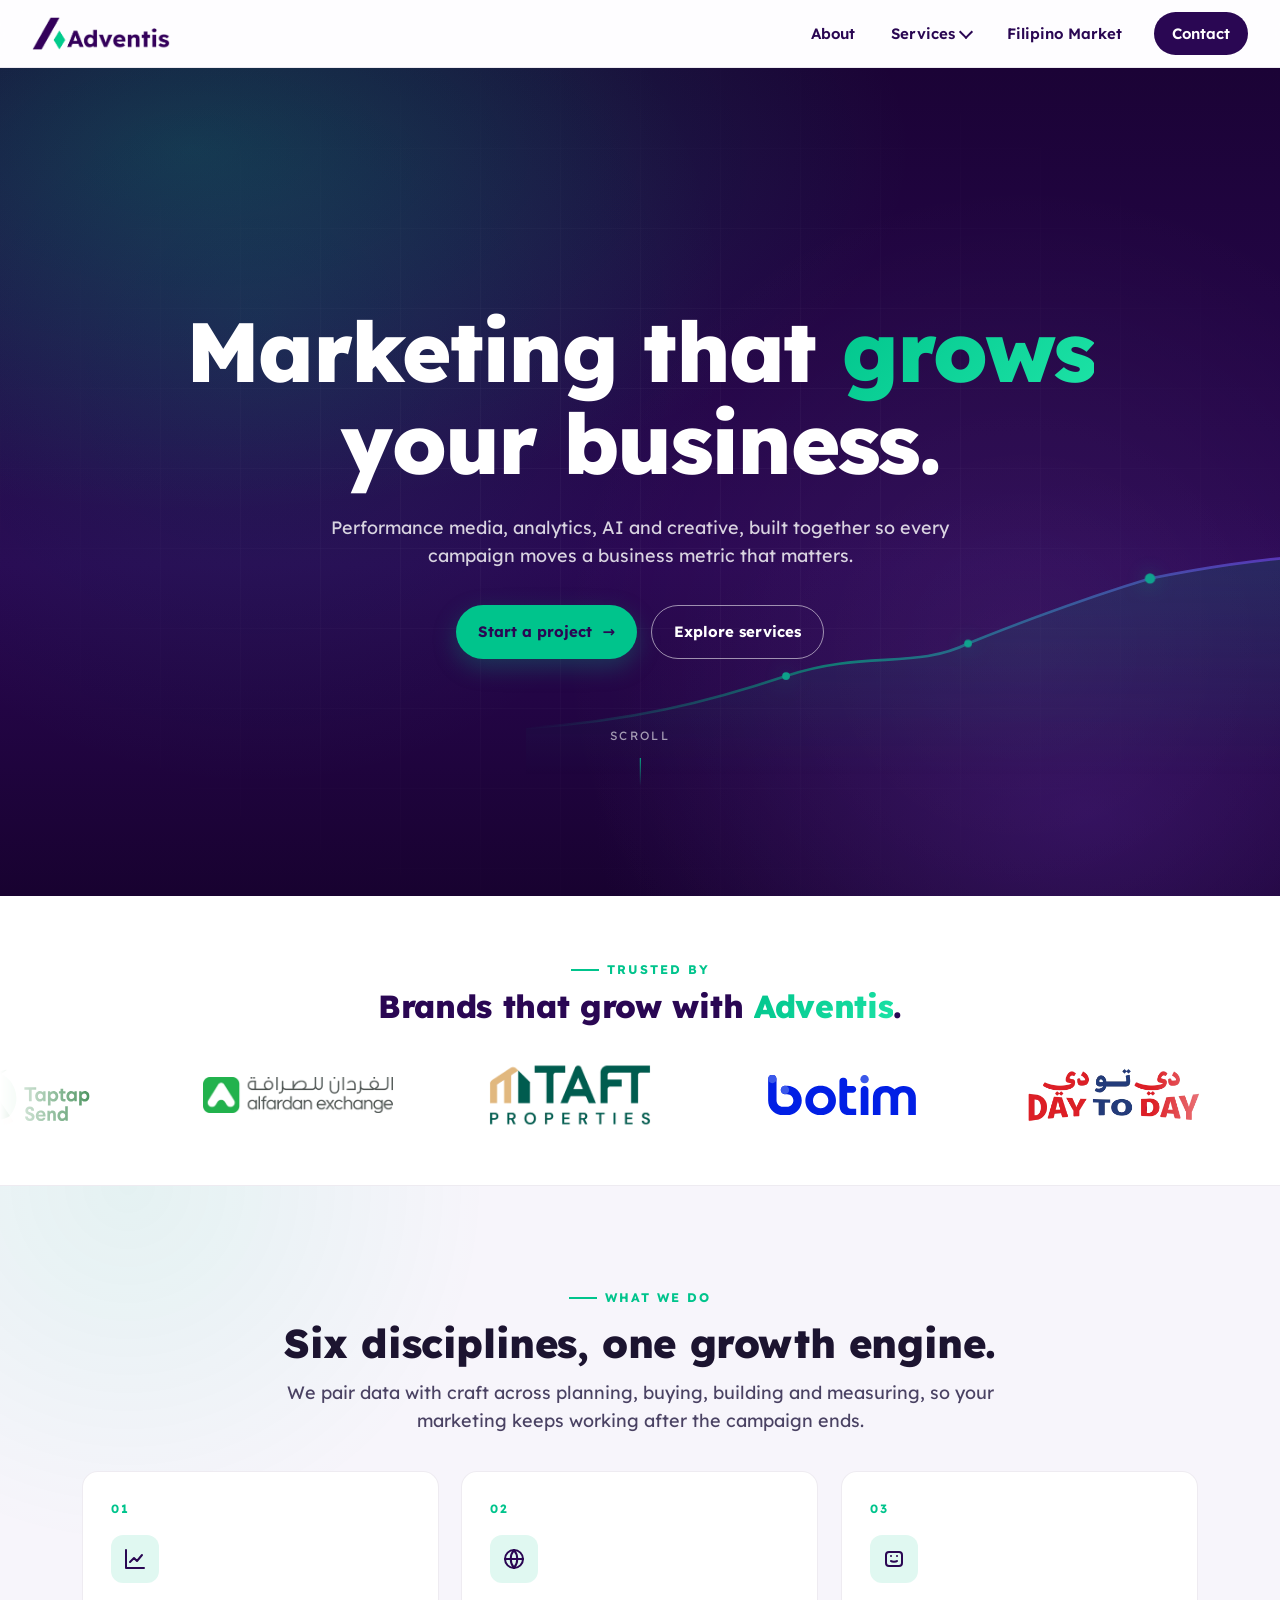
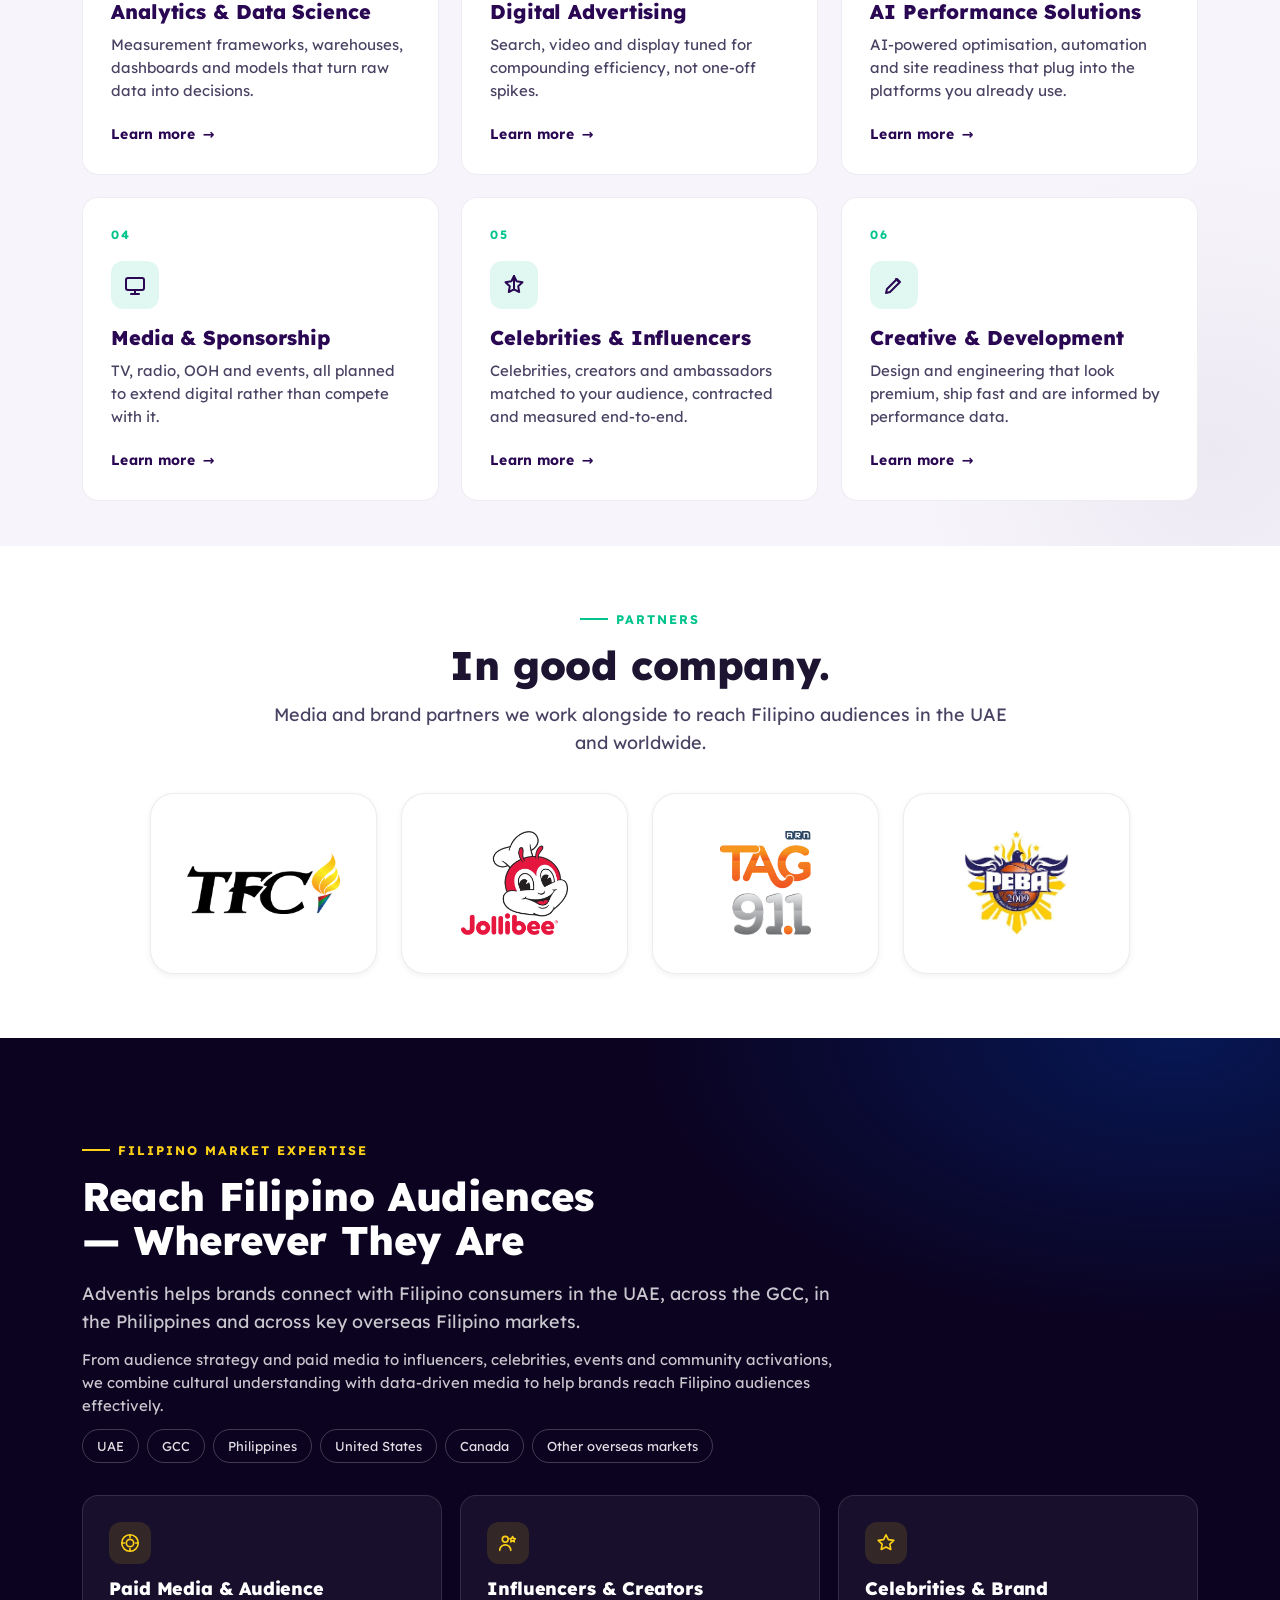
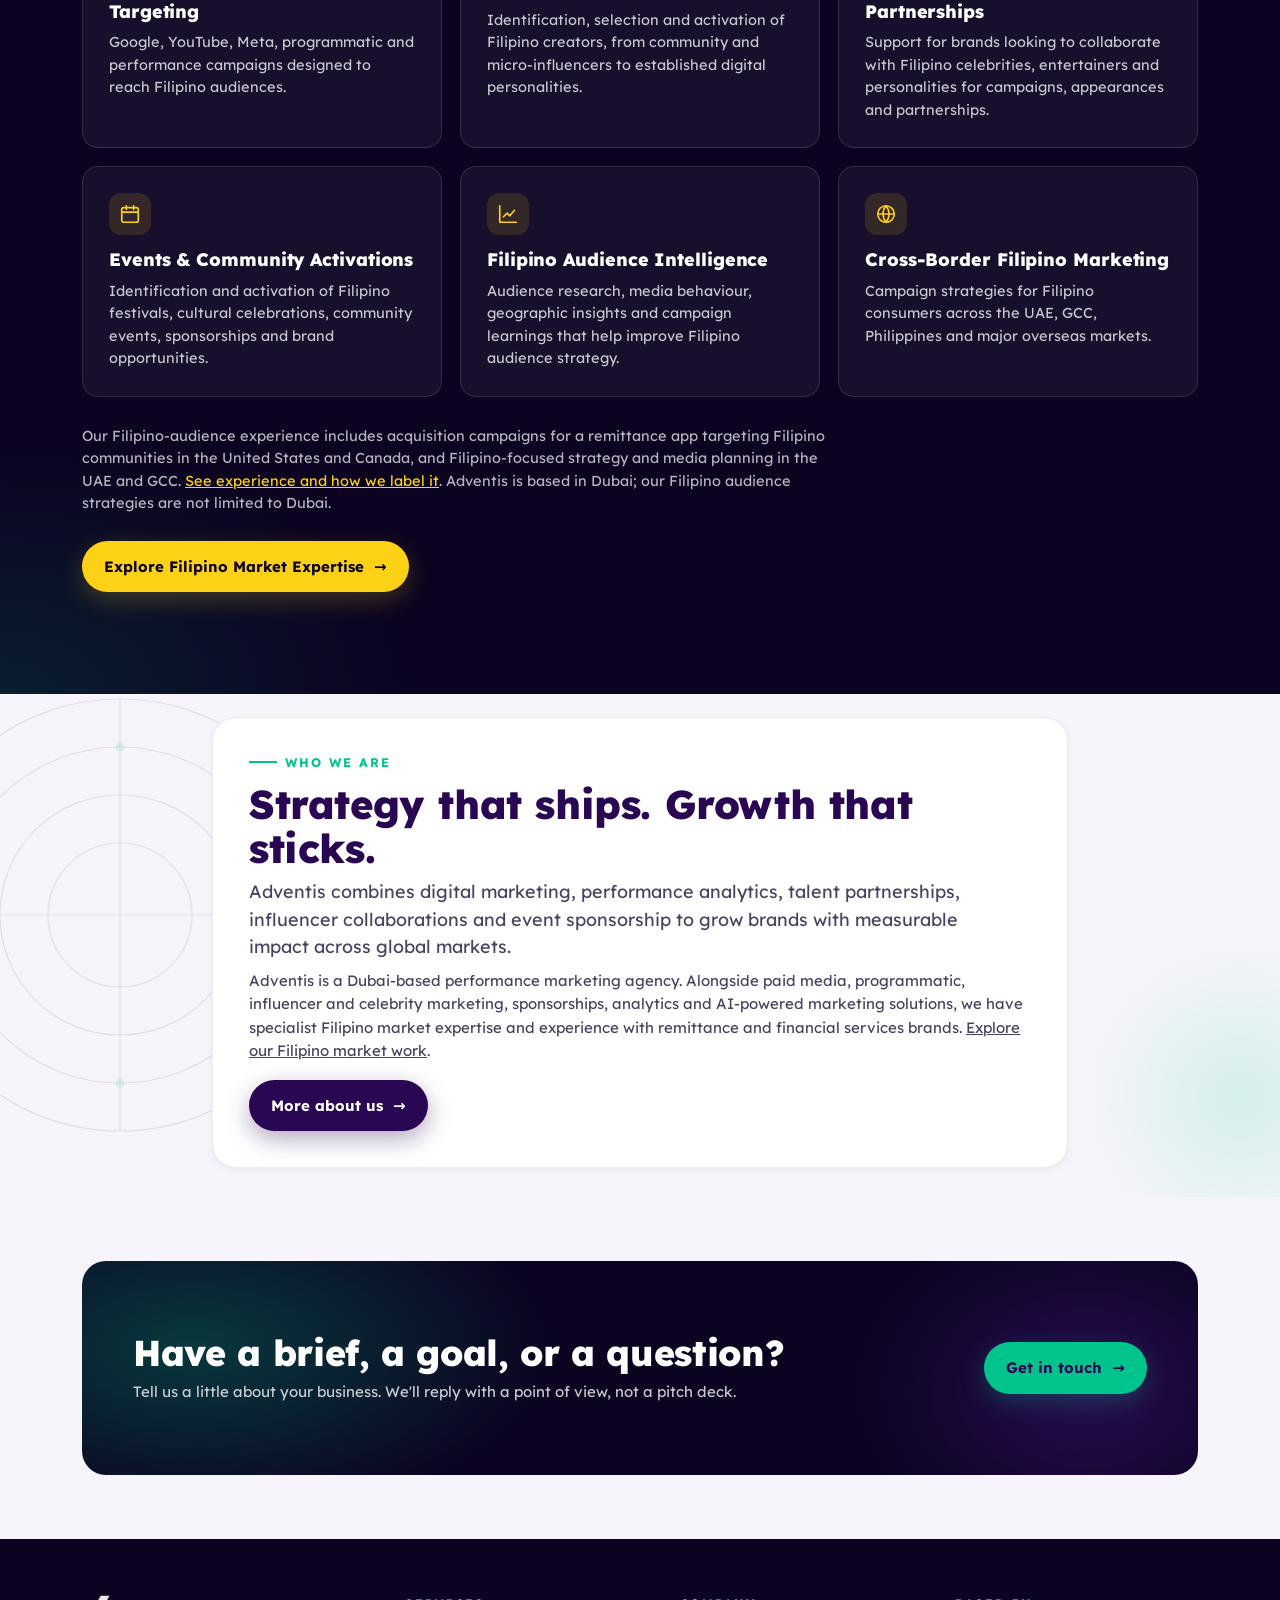
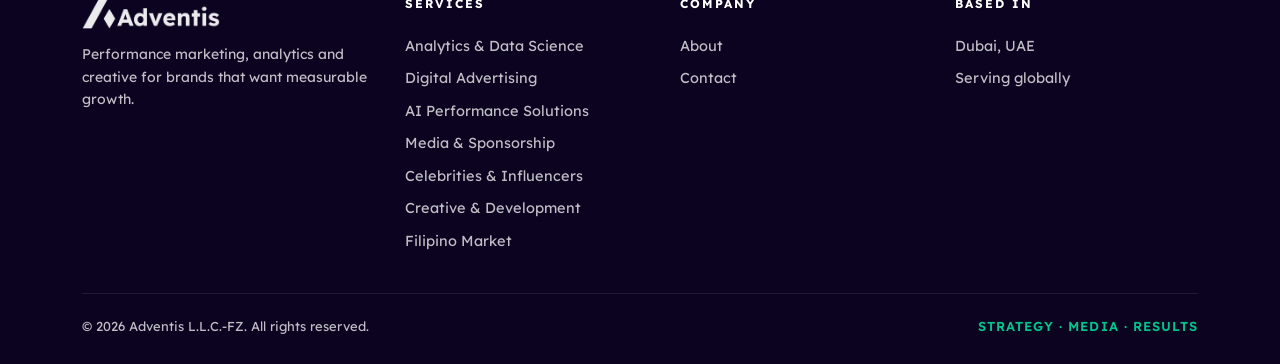
==== index.html @ dac539a4 "Deploy redesigned adventishub.com site" ====
<!DOCTYPE html>
<html lang="en">
<head>
  <meta charset="UTF-8" />
  <meta name="viewport" content="width=device-width, initial-scale=1" />
  <title>Adventis — Dubai Performance Marketing Agency | Filipino Market Expertise</title>
  <meta name="description" content="Adventis is a Dubai-based performance marketing agency: paid media, programmatic, influencer and celebrity marketing, sponsorships, analytics, AI solutions and specialist Filipino market expertise." />
  <link rel="canonical" href="https://adventishub.com/" />

  <meta property="og:type" content="website" />
  <meta property="og:title" content="Adventis — Dubai Performance Marketing Agency | Filipino Market Expertise" />
  <meta property="og:description" content="Dubai-based performance marketing: paid media, programmatic, influencers, celebrities, sponsorships, analytics, AI and specialist Filipino market expertise." />
  <meta property="og:image" content="https://adventishub.com/images/adventis-preview.png" />
  <meta property="og:url" content="https://adventishub.com/" />
  <meta property="og:site_name" content="Adventis" />
  <meta name="twitter:card" content="summary_large_image" />
  <meta name="twitter:title" content="Adventis — Dubai Performance Marketing Agency | Filipino Market Expertise" />
  <meta name="twitter:description" content="Adventis helps brands scale through digital advertising, analytics, AI, gaming and creative." />
  <meta name="twitter:image" content="https://adventishub.com/images/adventis-preview.png" />
  <meta name="theme-color" content="#2A0753" />

  <link rel="icon" type="image/png" sizes="32x32" href="favicon.png" />
  <link rel="icon" type="image/png" sizes="192x192" href="favicon.png" />
  <link rel="apple-touch-icon" sizes="180x180" href="favicon.png" />
  <link rel="icon" type="image/x-icon" href="favicon.ico" />

  <link rel="preconnect" href="https://fonts.googleapis.com" />
  <link rel="preconnect" href="https://fonts.gstatic.com" crossorigin />
  <link href="https://fonts.googleapis.com/css2?family=Lexend:wght@300;400;500;600;700;800&display=swap" rel="stylesheet" />
  <link rel="stylesheet" href="styles.css?v=20261030d" />

  <script type="application/ld+json">
{
  "@context": "https://schema.org",
  "@graph": [
    {
      "@type": [
        "Organization",
        "ProfessionalService"
      ],
      "@id": "https://adventishub.com/#organization",
      "name": "Adventis",
      "legalName": "Adventis L.L.C.-FZ",
      "alternateName": [
        "Adventis Hub",
        "adventishub"
      ],
      "url": "https://adventishub.com/",
      "logo": {
        "@type": "ImageObject",
        "url": "https://adventishub.com/images/Website_Adventis_Logo.png"
      },
      "image": "https://adventishub.com/images/adventis-preview.png",
      "description": "Adventis is a Dubai-based performance marketing agency providing paid media, programmatic advertising, influencer and celebrity marketing, sponsorships, analytics, AI-powered marketing solutions and specialist Filipino market expertise.",
      "slogan": "Strategy · Media · Results",
      "address": {
        "@type": "PostalAddress",
        "addressLocality": "Dubai",
        "addressCountry": "AE"
      },
      "areaServed": [
        {
          "@type": "Country",
          "name": "United Arab Emirates"
        },
        {
          "@type": "Place",
          "name": "Gulf Cooperation Council (GCC) countries"
        },
        {
          "@type": "Place",
          "name": "Middle East"
        },
        {
          "@type": "Country",
          "name": "Philippines"
        },
        {
          "@type": "Country",
          "name": "United States"
        },
        {
          "@type": "Country",
          "name": "Canada"
        },
        {
          "@type": "Country",
          "name": "United Kingdom"
        }
      ],
      "knowsAbout": [
        "Performance marketing",
        "Paid media",
        "Programmatic advertising",
        "Influencer marketing",
        "Celebrity partnerships",
        "Event sponsorship",
        "Marketing analytics",
        "AI performance solutions",
        "Filipino market marketing",
        "Filipino audience marketing worldwide",
        "Remittance and financial services marketing"
      ],
      "availableLanguage": [
        "English"
      ],
      "contactPoint": [
        {
          "@type": "ContactPoint",
          "contactType": "sales",
          "url": "https://adventishub.com/contact.html",
          "availableLanguage": [
            "English",
            "Filipino"
          ]
        }
      ],
      "hasOfferCatalog": {
        "@type": "OfferCatalog",
        "name": "Adventis services",
        "itemListElement": [
          {
            "@type": "Offer",
            "itemOffered": {
              "@type": "Service",
              "name": "Filipino Market & Global Audience Marketing",
              "url": "https://adventishub.com/filipinos.html"
            }
          },
          {
            "@type": "Offer",
            "itemOffered": {
              "@type": "Service",
              "name": "Digital Advertising",
              "url": "https://adventishub.com/digital.html"
            }
          },
          {
            "@type": "Offer",
            "itemOffered": {
              "@type": "Service",
              "name": "Celebrities & Influencers",
              "url": "https://adventishub.com/celebrities.html"
            }
          },
          {
            "@type": "Offer",
            "itemOffered": {
              "@type": "Service",
              "name": "Media & Sponsorship",
              "url": "https://adventishub.com/media.html"
            }
          },
          {
            "@type": "Offer",
            "itemOffered": {
              "@type": "Service",
              "name": "Analytics & Data Science",
              "url": "https://adventishub.com/analytics.html"
            }
          },
          {
            "@type": "Offer",
            "itemOffered": {
              "@type": "Service",
              "name": "AI Performance Solutions",
              "url": "https://adventishub.com/ai.html"
            }
          },
          {
            "@type": "Offer",
            "itemOffered": {
              "@type": "Service",
              "name": "Creative & Development",
              "url": "https://adventishub.com/creative.html"
            }
          }
        ]
      }
    },
    {
      "@type": "WebSite",
      "@id": "https://adventishub.com/#website",
      "url": "https://adventishub.com/",
      "name": "Adventis",
      "publisher": {
        "@id": "https://adventishub.com/#organization"
      },
      "inLanguage": "en"
    },
    {
      "@type": "WebPage",
      "@id": "https://adventishub.com/#webpage",
      "url": "https://adventishub.com/",
      "name": "Adventis — Dubai Performance Marketing Agency | Filipino Market Expertise",
      "isPartOf": {
        "@id": "https://adventishub.com/#website"
      },
      "about": {
        "@id": "https://adventishub.com/#organization"
      },
      "inLanguage": "en"
    }
  ]
}
  </script>

  <!-- Google Analytics -->
  <script async src="https://www.googletagmanager.com/gtag/js?id=G-6XZWPZP2N5"></script>
  <script>
    window.dataLayer = window.dataLayer || [];
    function gtag(){dataLayer.push(arguments);}
    gtag('js', new Date());
    gtag('config', 'G-6XZWPZP2N5');
  </script>
</head>
<body class="home">
  <a class="skip" href="#main">Skip to content</a>

  <header class="site">
    <a href="index.html" class="logo" aria-label="Adventis — home">
      <img src="images/Website_Adventis_Logo.png" alt="Adventis" width="160" height="34" />
    </a>
    <nav aria-label="Main">
      <a href="about.html">About</a>
      <div class="dropdown">
        <button class="dropbtn" aria-haspopup="true" aria-expanded="false">Services</button>
        <div class="dropdown-content" role="menu">
          <a href="analytics.html" role="menuitem"><span class="dot"></span> Analytics &amp; Data Science</a>
          <a href="digital.html" role="menuitem"><span class="dot"></span> Digital Advertising</a>
          <a href="ai.html" role="menuitem"><span class="dot"></span> AI Performance Solutions</a>
          <a href="media.html" role="menuitem"><span class="dot"></span> Media &amp; Sponsorship</a>
          <a href="celebrities.html" role="menuitem"><span class="dot"></span> Celebrities &amp; Influencers</a>
          <a href="creative.html" role="menuitem"><span class="dot"></span> Creative &amp; Development</a>
        </div>
      </div>
      <a href="filipinos.html">Filipino Market</a>
      <a href="contact.html" class="cta">Contact</a>
    </nav>
    <button id="burger" class="burger" aria-label="Open menu" aria-expanded="false" aria-controls="drawer">
      <span></span>
    </button>
  </header>

  <aside id="drawer" class="drawer" aria-hidden="true">
    <a href="about.html">About Us</a>
    <details>
      <summary>Services</summary>
      <a href="analytics.html">Analytics &amp; Data Science</a>
      <a href="digital.html">Digital Advertising</a>
      <a href="ai.html">AI Performance Solutions</a>
      <a href="media.html">Media &amp; Sponsorship</a>
      <a href="celebrities.html">Celebrities &amp; Influencers</a>
      <a href="creative.html">Creative &amp; Development</a>
    </details>
    <a href="filipinos.html">Filipino Market</a>
    <a href="contact.html">Contact Us</a>
  </aside>

  <div class="scroll-progress" aria-hidden="true"><span></span></div>

  <main id="main">
    <!-- Hero -->
    <section class="hero-home">
      <div class="grid-lines" aria-hidden="true"></div>

      <!-- Decorative growth sparkline — represents the "grows your business" idea -->
      <svg class="hero-chart" viewBox="0 0 600 180" preserveAspectRatio="none" aria-hidden="true">
        <defs>
          <linearGradient id="gCurve" x1="0" y1="0" x2="1" y2="0">
            <stop offset="0%" stop-color="#00C48C" stop-opacity="0"/>
            <stop offset="40%" stop-color="#00C48C" stop-opacity=".85"/>
            <stop offset="100%" stop-color="#7C4DFF" stop-opacity=".85"/>
          </linearGradient>
          <linearGradient id="gFill" x1="0" y1="0" x2="0" y2="1">
            <stop offset="0%" stop-color="#00C48C" stop-opacity=".22"/>
            <stop offset="100%" stop-color="#00C48C" stop-opacity="0"/>
          </linearGradient>
        </defs>
        <path d="M0,140 C80,135 140,120 200,100 C260,80 300,95 340,75 C390,55 430,40 480,25 C530,15 570,10 600,8 L600,180 L0,180 Z" fill="url(#gFill)"/>
        <path d="M0,140 C80,135 140,120 200,100 C260,80 300,95 340,75 C390,55 430,40 480,25 C530,15 570,10 600,8" fill="none" stroke="url(#gCurve)" stroke-width="2" stroke-linecap="round"/>
        <g class="hero-chart-dots">
          <circle cx="200" cy="100" r="3"/>
          <circle cx="340" cy="75" r="3"/>
          <circle cx="480" cy="25" r="4"/>
        </g>
      </svg>

      <div class="content hero-parallax">
        <h1>Marketing that <span class="grad">grows</span><br />your business.</h1>
        <p class="tagline">Performance media, analytics, AI and creative, built together so every campaign moves a business metric that matters.</p>
        <div class="cta-row">
          <a href="contact.html" class="btn">Start a project <span class="arrow">→</span></a>
          <a href="#services" class="btn ghost">Explore services</a>
        </div>
      </div>
      <span class="scroll-hint" aria-hidden="true">Scroll</span>

    </section>


    <div class="stage">
    <!-- Clients -->
    <section class="clients" aria-labelledby="clients-title">
      <div class="container clients-head reveal">
        <span class="eyebrow">Trusted by</span>
        <h2 id="clients-title">Brands that grow with <span class="grad">Adventis</span>.</h2>
      </div>
      <div class="marquee logo-marquee" data-marquee data-speed="38">
        <ul class="marquee-set"><li class="logo-item" style="--s:0.95"><img src="images/clients/taptap-send.svg" alt="TapTap Send" width="190" height="64" style="object-fit:contain" /></li><li class="logo-item" style="--s:1"><img src="images/clients/al-fardan-exchange.webp" alt="Al Fardan Exchange" width="190" height="64" style="object-fit:contain" /></li><li class="logo-item" style="--s:0.92"><img src="images/clients/taft-properties.webp" alt="Taft Properties" width="190" height="64" style="object-fit:contain" /></li><li class="logo-item" style="--s:0.78"><img src="images/clients/botim.svg" alt="Botim" width="190" height="64" style="object-fit:contain" /></li><li class="logo-item" style="--s:0.9"><img src="images/clients/daytoday.webp" alt="DaytoDay" width="190" height="64" style="object-fit:contain" /></li><li class="logo-item" style="--s:0.95"><img src="images/clients/lifestyle.webp" alt="Lifestyle Fine Jewelry" width="190" height="64" style="object-fit:contain" /></li><li class="logo-item" style="--s:0.9"><img src="images/clients/psiagora.webp" alt="Psiagora" width="190" height="64" style="object-fit:contain" /></li><li class="logo-item" style="--s:0.82"><img src="images/clients/yakult.webp" alt="Yakult" width="190" height="64" style="object-fit:contain" /></li></ul>
      </div>
    </section>

    <!-- Services -->
    <section id="services" class="section section-soft">
      <div class="container">
        <div class="section-head center reveal">
          <span class="eyebrow">What we do</span>
          <h2>Six disciplines, one growth engine.</h2>
          <p class="lead">We pair data with craft across planning, buying, building and measuring, so your marketing keeps working after the campaign ends.</p>
        </div>

        <div class="services services-6">
          <a class="service-card reveal" href="analytics.html" style="--i:0">
            <span class="num">01</span>
            <span class="icon" aria-hidden="true">
              <svg viewBox="0 0 24 24"><path d="M3 3v18h18"/><path d="M7 15l4-4 3 3 5-6"/></svg>
            </span>
            <h3>Analytics &amp; Data Science</h3>
            <p>Measurement frameworks, warehouses, dashboards and models that turn raw data into decisions.</p>
            <span class="more">Learn more</span>
          </a>

          <a class="service-card reveal" href="digital.html" style="--i:1">
            <span class="num">02</span>
            <span class="icon" aria-hidden="true">
              <svg viewBox="0 0 24 24"><circle cx="12" cy="12" r="9"/><path d="M3 12h18"/><path d="M12 3a14 14 0 010 18"/><path d="M12 3a14 14 0 000 18"/></svg>
            </span>
            <h3>Digital Advertising</h3>
            <p>Search, video and display tuned for compounding efficiency, not one-off spikes.</p>
            <span class="more">Learn more</span>
          </a>

          <a class="service-card reveal" href="ai.html" style="--i:2">
            <span class="num">03</span>
            <span class="icon" aria-hidden="true">
              <svg viewBox="0 0 24 24"><rect x="4" y="5" width="16" height="14" rx="3"/><path d="M9 9h.01M15 9h.01M9 14c1 1 5 1 6 0"/></svg>
            </span>
            <h3>AI Performance Solutions</h3>
            <p>AI-powered optimisation, automation and site readiness that plug into the platforms you already use.</p>
            <span class="more">Learn more</span>
          </a>

          <a class="service-card reveal" href="media.html" style="--i:3">
            <span class="num">04</span>
            <span class="icon" aria-hidden="true">
              <svg viewBox="0 0 24 24"><rect x="3" y="5" width="18" height="12" rx="2"/><path d="M8 21h8M12 17v4"/></svg>
            </span>
            <h3>Media &amp; Sponsorship</h3>
            <p>TV, radio, OOH and events, all planned to extend digital rather than compete with it.</p>
            <span class="more">Learn more</span>
          </a>

          <a class="service-card reveal" href="celebrities.html" style="--i:4">
            <span class="num">05</span>
            <span class="icon" aria-hidden="true">
              <svg viewBox="0 0 24 24"><path d="M12 3l2.6 5.3 5.9.9-4.3 4.1 1 5.7L12 16.4 6.8 19l1-5.7-4.3-4.1 5.9-.9z"/><path d="M12 3v13.4"/></svg>
            </span>
            <h3>Celebrities &amp; Influencers</h3>
            <p>Celebrities, creators and ambassadors matched to your audience, contracted and measured end-to-end.</p>
            <span class="more">Learn more</span>
          </a>

          <a class="service-card reveal" href="creative.html" style="--i:5">
            <span class="num">06</span>
            <span class="icon" aria-hidden="true">
              <svg viewBox="0 0 24 24"><path d="M4 20l4-1 10-10-3-3L5 16z"/><path d="M14 6l3 3"/></svg>
            </span>
            <h3>Creative &amp; Development</h3>
            <p>Design and engineering that look premium, ship fast and are informed by performance data.</p>
            <span class="more">Learn more</span>
          </a>
        </div>
      </div>
    </section>


    <!-- Partners -->
    <section class="partners section tight" aria-labelledby="partners-title">
      <div class="container">
        <div class="section-head center reveal">
          <span class="eyebrow">Partners</span>
          <h2 id="partners-title">In good company.</h2>
          <p class="lead">Media and brand partners we work alongside to reach Filipino audiences in the UAE and worldwide.</p>
        </div>
        <ul class="partner-grid">
          <li class="partner reveal" style="--i:0"><img src="images/partners/tfc.webp" alt="TFC — The Filipino Channel" width="240" height="95" loading="lazy" /></li>
          <li class="partner reveal" style="--i:1"><img src="images/partners/jollibee.webp" alt="Jollibee" width="150" height="147" loading="lazy" /></li>
          <li class="partner reveal" style="--i:2"><img src="images/partners/tag-911.webp" alt="TAG 91.1" width="110" height="126" loading="lazy" /></li>
          <li class="partner reveal" style="--i:3"><img src="images/partners/peba.webp" alt="PEBA Sports" width="140" height="140" loading="lazy" /></li>
        </ul>
      </div>
    </section>

    <!-- Filipino Market Expertise -->
    <section id="filipino-market" class="section fm-home" aria-labelledby="fm-title">
      <div class="container">
        <div class="section-head" style="margin-bottom:18px">
          <span class="eyebrow">Filipino Market Expertise</span>
          <h2 id="fm-title">Reach Filipino Audiences — Wherever They Are</h2>
        </div>
        <div class="fm-copy">
          <p class="lead">Adventis helps brands connect with Filipino consumers in the UAE, across the GCC, in the Philippines and across key overseas Filipino markets.</p>
          <p>From audience strategy and paid media to influencers, celebrities, events and community activations, we combine cultural understanding with data-driven media to help brands reach Filipino audiences effectively.</p>
        </div>
        <ul class="fm-markets" aria-label="Markets covered">
          <li>UAE</li><li>GCC</li><li>Philippines</li><li>United States</li><li>Canada</li><li>Other overseas markets</li>
        </ul>

        <div class="fm-grid">
          <a class="fm-card" href="filipinos.html#digital-advertising">
            <span class="fm-ic" aria-hidden="true"><svg viewBox="0 0 24 24"><circle cx="12" cy="12" r="9"/><circle cx="12" cy="12" r="4"/><path d="M12 3v3M12 18v3M3 12h3M18 12h3"/></svg></span>
            <h3>Paid Media &amp; Audience Targeting</h3>
            <p>Google, YouTube, Meta, programmatic and performance campaigns designed to reach Filipino audiences.</p>
          </a>
          <a class="fm-card" href="filipinos.html#influencers">
            <span class="fm-ic" aria-hidden="true"><svg viewBox="0 0 24 24"><circle cx="9" cy="8" r="3.2"/><path d="M3 20c0-3.3 2.7-6 6-6s6 2.7 6 6"/><path d="M17 5l1 2 2 .3-1.5 1.4.4 2L17 9.6 15.1 10.7l.4-2L14 7.3l2-.3z"/></svg></span>
            <h3>Influencers &amp; Creators</h3>
            <p>Identification, selection and activation of Filipino creators, from community and micro-influencers to established digital personalities.</p>
          </a>
          <a class="fm-card" href="filipinos.html#celebrities">
            <span class="fm-ic" aria-hidden="true"><svg viewBox="0 0 24 24"><path d="M12 3l2.6 5.3 5.9.9-4.3 4.1 1 5.7L12 16.4 6.8 19l1-5.7-4.3-4.1 5.9-.9z"/></svg></span>
            <h3>Celebrities &amp; Brand Partnerships</h3>
            <p>Support for brands looking to collaborate with Filipino celebrities, entertainers and personalities for campaigns, appearances and partnerships.</p>
          </a>
          <a class="fm-card" href="filipinos.html#events">
            <span class="fm-ic" aria-hidden="true"><svg viewBox="0 0 24 24"><rect x="3" y="5" width="18" height="16" rx="2"/><path d="M3 10h18M8 3v4M16 3v4"/></svg></span>
            <h3>Events &amp; Community Activations</h3>
            <p>Identification and activation of Filipino festivals, cultural celebrations, community events, sponsorships and brand opportunities.</p>
          </a>
          <a class="fm-card" href="filipinos.html#audience-intelligence">
            <span class="fm-ic" aria-hidden="true"><svg viewBox="0 0 24 24"><path d="M3 3v18h18"/><path d="M7 15l4-4 3 3 5-6"/></svg></span>
            <h3>Filipino Audience Intelligence</h3>
            <p>Audience research, media behaviour, geographic insights and campaign learnings that help improve Filipino audience strategy.</p>
          </a>
          <a class="fm-card" href="filipinos.html#markets">
            <span class="fm-ic" aria-hidden="true"><svg viewBox="0 0 24 24"><circle cx="12" cy="12" r="9"/><path d="M3 12h18"/><path d="M12 3a14 14 0 010 18"/><path d="M12 3a14 14 0 000 18"/></svg></span>
            <h3>Cross-Border Filipino Marketing</h3>
            <p>Campaign strategies for Filipino consumers across the UAE, GCC, Philippines and major overseas markets.</p>
          </a>
        </div>

        <p class="fm-proof">Our Filipino-audience experience includes acquisition campaigns for a remittance app targeting Filipino communities in the United States and Canada, and Filipino-focused strategy and media planning in the UAE and GCC. <a href="filipinos.html#experience">See experience and how we label it</a>. Adventis is based in Dubai; our Filipino audience strategies are not limited to Dubai.</p>
        <a href="filipinos.html" class="btn">Explore Filipino Market Expertise <span class="arrow">→</span></a>
      </div>
    </section>

    <!-- About preview -->
    <section class="section tight about-preview">
      <div class="container" style="max-width:920px">
        <div class="prose reveal">
          <span class="eyebrow">Who we are</span>
          <h2 style="margin-top:10px">Strategy that ships. Growth that sticks.</h2>
          <p class="lead">Adventis combines digital marketing, performance analytics, talent partnerships, influencer collaborations and event sponsorship to grow brands with measurable impact across global markets.</p>
          <p>Adventis is a Dubai-based performance marketing agency. Alongside paid media, programmatic, influencer and celebrity marketing, sponsorships, analytics and AI-powered marketing solutions, we have specialist Filipino market expertise and experience with remittance and financial services brands. <a href="filipinos.html">Explore our Filipino market work</a>.</p>
          <p style="margin-top:18px"><a href="about.html" class="btn dark">More about us <span class="arrow">→</span></a></p>
        </div>
      </div>
    </section>

    <!-- CTA band -->
    <section class="section tight">
      <div class="container">
        <div class="cta-band reveal">
          <div>
            <h2>Have a brief, a goal, or a question?</h2>
            <p>Tell us a little about your business. We'll reply with a point of view, not a pitch deck.</p>
          </div>
          <a href="contact.html" class="btn">Get in touch <span class="arrow">→</span></a>
        </div>
      </div>
    </section>
    </div><!-- /.stage -->
  </main>

  <footer class="site">
    <div class="container">
      <div class="row">
        <div class="brand">
          <img src="images/Website_Adventis_Logo.png" alt="Adventis" />
          <p>Performance marketing, analytics and creative for brands that want measurable growth.</p>
        </div>
        <div>
          <h5>Services</h5>
          <a href="analytics.html">Analytics &amp; Data Science</a>
          <a href="digital.html">Digital Advertising</a>
          <a href="ai.html">AI Performance Solutions</a>
          <a href="media.html">Media &amp; Sponsorship</a>
          <a href="celebrities.html">Celebrities &amp; Influencers</a>
          <a href="creative.html">Creative &amp; Development</a>
      <a href="filipinos.html">Filipino Market</a>
        </div>
        <div>
          <h5>Company</h5>
          <a href="about.html">About</a>
          <a href="contact.html">Contact</a>
        </div>
        <div>
          <h5>Based in</h5>
          <span style="display:block;padding:5px 0;font-size:14.5px">Dubai, UAE</span>
          <span style="display:block;padding:5px 0;font-size:14.5px">Serving globally</span>
        </div>
      </div>
      <div class="bottom">
        <span>© <span id="year">2026</span> Adventis L.L.C.-FZ. All rights reserved.</span>
        <span class="tag">STRATEGY · MEDIA · RESULTS</span>
      </div>
    </div>
  </footer>

  <script src="scripts.js?v=20261030d" defer></script>
</body>
</html>
---- styles.css ----
/* ==========================================================================
   Adventis — Shared stylesheet
   Brand: deep purple + accent green. Type: Lexend.
   ========================================================================== */

:root{
  --c-ink:           #0B0320;
  --c-purple:        #2A0753;
  --c-purple-deep:   #1B0336;
  --c-purple-soft:   #3E1277;
  --c-green:         #00C48C;
  --c-green-soft:    #1DE3A6;
  --c-white:         #ffffff;
  --c-paper:         #F7F5FB;
  --c-muted:         #E8E4F0;
  --c-text:          #1C1430;
  --c-text-soft:     #4A4263;
  --c-border:        rgba(42, 7, 83, 0.08);
  --c-border-strong: rgba(42, 7, 83, 0.16);

  --grad-hero: radial-gradient(1200px 600px at 15% 10%, rgba(0,196,140,0.22), transparent 60%),
               radial-gradient(900px 600px at 85% 90%, rgba(62,18,119,0.55), transparent 55%),
               linear-gradient(180deg, #1B0336 0%, #2A0753 60%, #180230 100%);
  --grad-green: linear-gradient(135deg, #00C48C 0%, #1DE3A6 100%);

  --shadow-sm: 0 2px 6px rgba(13, 4, 34, 0.06);
  --shadow-md: 0 10px 24px rgba(13, 4, 34, 0.10);
  --shadow-lg: 0 22px 50px rgba(13, 4, 34, 0.18);

  --pad: clamp(16px, 3vw, 32px);
  --container: 1180px;
  --radius-sm: 10px;
  --radius-md: 16px;
  --radius-lg: 24px;

  --fs-display: clamp(40px, 7vw, 84px);
  --fs-h1:      clamp(32px, 5.2vw, 56px);
  --fs-h2:      clamp(26px, 3.6vw, 40px);
  --fs-h3:      clamp(19px, 2.2vw, 22px);
  --fs-body:    clamp(15px, 1.1vw, 17px);
  --fs-lead:    clamp(17px, 1.4vw, 20px);
  --fs-small:   13px;

  --ease: cubic-bezier(.2,.8,.2,1);
}

*{box-sizing:border-box;margin:0;padding:0}
html{scroll-behavior:smooth}
body{
  font-family:'Lexend', system-ui, -apple-system, Segoe UI, Roboto, sans-serif;
  color:var(--c-text);
  background:var(--c-paper);
  -webkit-font-smoothing:antialiased;
  -moz-osx-font-smoothing:grayscale;
  line-height:1.55;
  font-size:var(--fs-body);
  overflow-x:hidden;
}
img{display:block;max-width:100%;height:auto}
a{color:inherit}
button{font:inherit;cursor:pointer}
:focus-visible{outline:3px solid var(--c-green);outline-offset:3px;border-radius:6px}

/* -------- Container -------- */
.container{width:min(100%, var(--container));margin-inline:auto;padding-inline:var(--pad)}

/* -------- Skip link -------- */
.skip{
  position:absolute;left:-9999px;top:auto;
  background:var(--c-purple);color:#fff;padding:10px 14px;border-radius:6px;
  z-index:4000;font-weight:600;
}
.skip:focus{left:16px;top:16px}

/* -------- Header -------- */
header.site{
  position:sticky;top:0;z-index:1000;
  display:flex;align-items:center;justify-content:space-between;
  gap:16px;
  height:68px;
  padding:0 var(--pad);
  background:rgba(255,255,255,0.82);
  backdrop-filter:saturate(180%) blur(18px);
  -webkit-backdrop-filter:saturate(180%) blur(18px);
  border-bottom:1px solid var(--c-border);
}
header.site .logo{display:flex;align-items:center;text-decoration:none}
header.site .logo img{max-height:34px;width:auto}
header.site nav{display:flex;align-items:center;gap:clamp(14px, 2.2vw, 28px)}
header.site nav a,
header.site .dropbtn{
  color:var(--c-purple);
  font-weight:600;
  font-size:15px;
  text-decoration:none;
  padding:10px 4px;
  position:relative;
  transition:color .2s var(--ease);
  background:transparent;border:0;
}
header.site nav a:hover,
header.site .dropbtn:hover{color:var(--c-green)}
header.site nav a[aria-current="page"]{
  color:var(--c-green);
}
header.site nav a[aria-current="page"]::after{
  content:"";position:absolute;left:4px;right:4px;bottom:4px;height:2px;
  background:var(--c-green);border-radius:2px;
}
header.site .cta{
  background:var(--c-purple);
  color:#fff!important;
  padding:10px 18px;
  border-radius:999px;
  font-weight:600;
  transition:transform .2s var(--ease), background .2s var(--ease);
}
header.site .cta:hover{background:var(--c-green);color:var(--c-purple)!important;transform:translateY(-1px)}

/* -------- Dropdown -------- */
.dropdown{position:relative}
.dropbtn::after{content:"";margin-left:6px;display:inline-block;width:8px;height:8px;border-right:2px solid currentColor;border-bottom:2px solid currentColor;transform:rotate(45deg);vertical-align:2px}
/* Invisible hover bridge so the menu doesn't close when the cursor
   crosses the gap between the Services button and the dropdown panel. */
.dropdown::after{
  content:"";
  position:absolute;
  top:100%;
  left:-24px;
  right:-24px;
  height:18px;
  background:transparent;
  pointer-events:none;
}
.dropdown:hover::after,
.dropdown:focus-within::after{pointer-events:auto}
.dropdown-content{
  position:absolute;top:calc(100% + 8px);left:50%;transform:translateX(-50%) translateY(6px);
  background:#fff;
  min-width:260px;
  box-shadow:var(--shadow-lg);
  border:1px solid var(--c-border);
  border-radius:14px;
  padding:8px;
  opacity:0;pointer-events:none;
  transition:opacity .18s var(--ease), transform .18s var(--ease);
  z-index:1200;
}
.dropdown:hover .dropdown-content,
.dropdown:focus-within .dropdown-content,
.dropdown-content:hover{
  opacity:1;pointer-events:auto;transform:translateX(-50%) translateY(0);
}
.dropdown-content a{
  display:flex;align-items:center;gap:10px;
  padding:10px 12px;border-radius:10px;
  color:var(--c-purple);font-weight:600;font-size:14.5px;text-decoration:none;
  transition:background .15s var(--ease), color .15s var(--ease);
}
.dropdown-content a:hover{background:rgba(0,196,140,.10);color:var(--c-purple-deep)}
.dropdown-content a .dot{width:6px;height:6px;border-radius:50%;background:var(--c-green);flex:0 0 auto}

/* -------- Burger + drawer -------- */
.burger{
  display:none;width:40px;height:40px;border:1px solid var(--c-border-strong);
  border-radius:10px;background:#fff;position:relative;cursor:pointer;
}
.burger span,.burger:before,.burger:after{
  content:"";position:absolute;left:10px;right:10px;height:2px;
  background:var(--c-purple);border-radius:2px;
  transition:transform .22s var(--ease), opacity .22s var(--ease), top .22s var(--ease);
}
.burger:before{top:12px}
.burger span{top:50%;transform:translateY(-50%)}
.burger:after{bottom:12px}
.burger.active:before{top:50%;transform:translateY(-50%) rotate(45deg)}
.burger.active:after{bottom:50%;transform:translateY(50%) rotate(-45deg)}
.burger.active span{opacity:0}

.drawer{
  position:fixed;top:72px;right:12px;
  background:#fff;color:var(--c-purple);
  width:min(320px, 88vw);
  border:1px solid var(--c-border);
  border-radius:18px;box-shadow:var(--shadow-lg);
  display:none;overflow:hidden;z-index:2000;
}
.drawer.open{display:block;animation:drawerIn .22s var(--ease)}
@keyframes drawerIn{from{transform:translateY(-8px);opacity:0}to{transform:translateY(0);opacity:1}}
.drawer a{
  display:block;padding:14px 18px;text-decoration:none;
  color:var(--c-purple);font-weight:600;font-size:15px;
  border-bottom:1px solid var(--c-border);
}
.drawer a:last-child{border-bottom:none}
.drawer details summary{
  padding:14px 18px;font-weight:700;color:var(--c-purple);cursor:pointer;list-style:none;
  border-bottom:1px solid var(--c-border);
}
.drawer details[open] summary{background:rgba(0,196,140,.06)}
.drawer details summary::after{content:" +";color:var(--c-green);float:right;transition:transform .2s}
.drawer details[open] summary::after{content:" −"}
.drawer details a{padding-left:30px;background:#fafafa;font-size:14.5px}

@media (max-width: 960px){
  header.site nav{display:none}
  .burger{display:grid;place-items:center}
}

/* -------- Buttons -------- */
.btn{
  display:inline-flex;align-items:center;gap:10px;
  padding:14px 22px;border-radius:999px;
  background:var(--c-green);color:var(--c-purple);
  font-weight:700;text-decoration:none;
  box-shadow:0 8px 24px rgba(0,196,140,0.25);
  transition:transform .2s var(--ease), box-shadow .2s var(--ease), background .2s var(--ease);
  border:0;
}
.btn:hover{transform:translateY(-2px);box-shadow:0 14px 32px rgba(0,196,140,0.35);background:var(--c-green-soft)}
.btn .arrow{transition:transform .2s var(--ease)}
.btn:hover .arrow{transform:translateX(4px)}
.btn.ghost{
  background:transparent;color:#fff;border:1.5px solid rgba(255,255,255,.55);
  box-shadow:none;
}
.btn.ghost:hover{background:rgba(255,255,255,.08);border-color:#fff}
.btn.dark{background:var(--c-purple);color:#fff;box-shadow:0 8px 24px rgba(42,7,83,0.35)}
.btn.dark:hover{background:var(--c-purple-deep);color:#fff}

/* -------- Sections -------- */
.section{padding:clamp(60px, 8vw, 120px) 0}
.section.tight{padding:clamp(40px, 5vw, 70px) 0}
.section-dark{background:var(--c-ink);color:#fff}
.section-purple{background:var(--grad-hero);color:#fff}

.eyebrow{
  display:inline-flex;align-items:center;gap:8px;
  font-size:12.5px;font-weight:700;letter-spacing:.16em;text-transform:uppercase;
  color:var(--c-green);
}
.eyebrow::before{content:"";width:28px;height:2px;background:var(--c-green);display:inline-block}

h1,h2,h3,h4{font-weight:800;letter-spacing:-0.01em;line-height:1.1;color:inherit}
h1{font-size:var(--fs-h1)}
h2{font-size:var(--fs-h2)}
h3{font-size:var(--fs-h3);letter-spacing:-0.005em}
p.lead{font-size:var(--fs-lead);color:var(--c-text-soft);max-width:68ch}
.section-dark p.lead, .section-purple p.lead{color:rgba(255,255,255,.78)}

.section-head{display:grid;gap:14px;margin-bottom:36px;max-width:880px}
.section-head.center{margin-inline:auto;text-align:center;justify-items:center}
.section-head h2{text-wrap:balance}
.section-head .lead,.section-head > p{text-wrap:pretty}

/* -------- Hero (home) -------- */
.hero-home{
  position:relative;min-height:92vh;
  display:grid;place-items:center;
  background:var(--grad-hero);
  color:#fff;overflow:hidden;isolation:isolate;
}
.hero-home::before{
  content:"";position:absolute;inset:0;
  background-image:
    radial-gradient(circle at 20% 30%, rgba(0,196,140,0.12) 0, transparent 40%),
    radial-gradient(circle at 80% 70%, rgba(255,255,255,0.05) 0, transparent 40%);
  z-index:0;
}
.hero-home .grid-lines{
  position:absolute;inset:0;z-index:0;opacity:.12;
  background-image:
    linear-gradient(rgba(255,255,255,.25) 1px, transparent 1px),
    linear-gradient(90deg, rgba(255,255,255,.25) 1px, transparent 1px);
  background-size:80px 80px;
  mask-image:radial-gradient(ellipse at center, #000 20%, transparent 80%);
}
.hero-home .content{position:relative;z-index:2;text-align:center;padding:0 var(--pad);max-width:1000px}
.hero-home h1{font-size:var(--fs-display);font-weight:800;letter-spacing:-0.02em}
.hero-home h1 .grad{background:var(--grad-green);-webkit-background-clip:text;background-clip:text;color:transparent}
.hero-home .kicker{
  display:inline-flex;align-items:center;gap:10px;
  padding:8px 16px;margin-bottom:28px;
  background:rgba(255,255,255,0.08);
  border:1px solid rgba(255,255,255,0.18);
  border-radius:999px;
  font-size:13px;font-weight:500;letter-spacing:.04em;
  backdrop-filter:blur(10px);
}
.hero-home .kicker .dot{width:8px;height:8px;background:var(--c-green);border-radius:50%;box-shadow:0 0 12px var(--c-green)}
.hero-home p.tagline{margin:24px auto 36px;font-size:var(--fs-lead);max-width:640px;color:rgba(255,255,255,.82)}
.hero-home .cta-row{display:flex;gap:14px;justify-content:center;flex-wrap:wrap}
.hero-home .scroll-hint{
  position:absolute;bottom:clamp(70px, 9vw, 110px);left:50%;transform:translateX(-50%);
  color:rgba(255,255,255,.6);font-size:12px;letter-spacing:.2em;text-transform:uppercase;
  z-index:4;
}
.hero-home .scroll-hint::after{
  content:"";display:block;width:1px;height:28px;margin:12px auto 0;
  background:linear-gradient(180deg, var(--c-green), transparent);
  animation:scrollNudge 1.8s var(--ease) infinite;
}
@keyframes scrollNudge{0%,100%{transform:scaleY(1);opacity:.7}50%{transform:scaleY(0.5);opacity:.3}}

/* -------- Hero (inner pages) -------- */
.hero-inner{
  position:relative;
  background:var(--grad-hero);
  color:#fff;overflow:hidden;
  padding:clamp(80px, 10vw, 140px) 0 clamp(60px, 8vw, 100px);
}
.hero-inner::before{
  content:"";position:absolute;inset:0;opacity:.12;
  background-image:
    linear-gradient(rgba(255,255,255,.25) 1px, transparent 1px),
    linear-gradient(90deg, rgba(255,255,255,.25) 1px, transparent 1px);
  background-size:80px 80px;
  mask-image:radial-gradient(ellipse at 50% 40%, #000 20%, transparent 80%);
}
.hero-inner .container{position:relative;z-index:2;text-align:center}
.hero-inner h1{font-size:clamp(36px, 5.8vw, 64px);font-weight:800}
.hero-inner h1 .grad{background:var(--grad-green);-webkit-background-clip:text;background-clip:text;color:transparent}
.hero-inner p{max-width:760px;margin:18px auto 0;font-size:var(--fs-lead);color:rgba(255,255,255,.82)}
.hero-inner .breadcrumbs{
  display:inline-flex;gap:8px;align-items:center;margin-bottom:18px;
  font-size:13px;color:rgba(255,255,255,.7);
}
.hero-inner .breadcrumbs a{color:rgba(255,255,255,.7);text-decoration:none}
.hero-inner .breadcrumbs a:hover{color:var(--c-green)}
.hero-inner .breadcrumbs span[aria-hidden]{opacity:.4}

/* -------- Services grid (home) -------- */
.services{
  display:grid;grid-template-columns:repeat(auto-fit, minmax(280px, 1fr));
  gap:22px;
}
.service-card{
  position:relative;
  display:flex;flex-direction:column;
  background:#fff;
  border:1px solid var(--c-border);
  border-radius:var(--radius-md);
  padding:28px;
  text-decoration:none;color:var(--c-text);
  transition:transform .25s var(--ease), box-shadow .25s var(--ease), border-color .25s var(--ease);
  overflow:hidden;isolation:isolate;
}
.service-card::after{
  content:"";position:absolute;inset:0;z-index:-1;
  background:linear-gradient(135deg, rgba(0,196,140,0.0) 0%, rgba(0,196,140,0.08) 100%);
  opacity:0;transition:opacity .25s var(--ease);
}
.service-card:hover{
  transform:translateY(-4px);
  border-color:rgba(0,196,140,0.4);
  box-shadow:var(--shadow-md);
}
.service-card:hover::after{opacity:1}
.service-card .num{
  font-size:12px;font-weight:700;letter-spacing:.14em;
  color:var(--c-green);margin-bottom:16px;
}
.service-card .icon{
  width:48px;height:48px;margin-bottom:18px;
  border-radius:12px;
  background:rgba(0,196,140,0.12);
  display:grid;place-items:center;color:var(--c-purple);
}
.service-card .icon svg{width:24px;height:24px;stroke:currentColor;fill:none;stroke-width:2;stroke-linecap:round;stroke-linejoin:round}
.service-card h3{color:var(--c-purple);margin-bottom:10px;font-size:20px}
.service-card p{color:var(--c-text-soft);font-size:15px;margin-bottom:22px;flex:1}
.service-card .more{
  display:inline-flex;align-items:center;gap:8px;
  color:var(--c-purple);font-weight:700;font-size:14px;
  letter-spacing:.02em;
}
.service-card .more::after{
  content:"→";transition:transform .2s var(--ease);
}
.service-card:hover .more{color:var(--c-green)}
.service-card:hover .more::after{transform:translateX(4px)}

/* -------- Logo strip -------- */
.logo-strip{
  background:var(--c-paper);
  border-block:1px solid var(--c-border);
  padding:28px 0;overflow:hidden;
}
.logo-strip .label{
  text-align:center;font-size:12.5px;letter-spacing:.18em;text-transform:uppercase;
  color:var(--c-text-soft);margin-bottom:18px;
}
.logo-track{
  display:flex;gap:72px;width:max-content;
  animation:slide 36s linear infinite;
  align-items:center;
}
.logo-track img{
  height:40px;object-fit:contain;
  filter:grayscale(1) brightness(0.65);
  opacity:.75;transition:filter .3s, opacity .3s;
}
.logo-track img:hover{filter:none;opacity:1}
@keyframes slide{from{transform:translateX(0)}to{transform:translateX(-50%)}}

/* -------- KPI / stats -------- */
.kpis{
  display:grid;grid-template-columns:repeat(auto-fit, minmax(200px, 1fr));
  gap:18px;
}
.kpi{
  background:#fff;
  border:1px solid var(--c-border);
  border-radius:var(--radius-md);
  padding:28px 22px;
  text-align:center;
  transition:transform .25s var(--ease), box-shadow .25s var(--ease);
}
.section-dark .kpi,.section-purple .kpi{background:rgba(255,255,255,0.04);border-color:rgba(255,255,255,0.12);color:#fff}
.kpi:hover{transform:translateY(-4px);box-shadow:var(--shadow-md)}
.kpi .num{
  font-size:clamp(36px, 5vw, 54px);font-weight:800;
  background:var(--grad-green);
  -webkit-background-clip:text;background-clip:text;color:transparent;
  line-height:1;margin-bottom:6px;
}
.kpi .label{font-size:13.5px;color:var(--c-text-soft);font-weight:500}
.section-dark .kpi .label,.section-purple .kpi .label{color:rgba(255,255,255,.7)}

/* -------- Accordion (v2) -------- */
.accordion{display:flex;flex-direction:column;gap:12px}
.acc-item{
  background:#fff;
  border:1px solid var(--c-border);
  border-radius:var(--radius-md);
  overflow:hidden;
  transition:box-shadow .2s var(--ease), border-color .2s var(--ease);
}
.acc-item:hover{border-color:var(--c-border-strong)}
.acc-item.open{box-shadow:var(--shadow-md);border-color:rgba(0,196,140,0.35)}
.acc-head{
  display:flex;align-items:center;justify-content:space-between;gap:16px;
  width:100%;padding:20px 24px;
  background:transparent;border:0;
  cursor:pointer;
  font-family:inherit;font-size:17px;font-weight:700;
  color:var(--c-purple);text-align:left;
}
.acc-head .num{
  font-size:12px;font-weight:700;letter-spacing:.14em;color:var(--c-green);
  margin-right:4px;
}
.acc-head .title{flex:1}
.acc-head .symbol{
  flex:0 0 auto;width:32px;height:32px;
  display:grid;place-items:center;
  border-radius:50%;
  background:rgba(0,196,140,0.1);color:var(--c-purple);
  transition:background .2s var(--ease), transform .3s var(--ease);
  font-size:18px;line-height:1;
}
.acc-item.open .acc-head .symbol{background:var(--c-green);color:#fff;transform:rotate(45deg)}
.acc-panel{height:0;overflow:hidden;transition:height .35s var(--ease)}
.acc-inner{
  padding:0 24px 24px;
  color:var(--c-text-soft);line-height:1.65;
}
.acc-inner p{margin-bottom:12px}
.acc-inner ul{padding-left:20px;margin:12px 0}
.acc-inner li{margin-bottom:8px}
.acc-inner img{
  margin:16px 0 4px;border-radius:12px;
  border:1px solid var(--c-border);
  max-width:640px;width:100%;
}

/* -------- Pill tags -------- */
.pill-row{display:flex;flex-wrap:wrap;gap:8px;margin:12px 0}
.pill{
  display:inline-flex;align-items:center;gap:6px;
  padding:6px 12px;border-radius:999px;
  background:rgba(0,196,140,0.1);color:var(--c-purple);
  font-size:13px;font-weight:600;
  border:1px solid rgba(0,196,140,0.25);
}
.section-dark .pill,.section-purple .pill{background:rgba(255,255,255,0.08);color:#fff;border-color:rgba(255,255,255,0.22)}

/* -------- Process steps (numbered) -------- */
.steps{
  display:grid;grid-template-columns:repeat(auto-fit, minmax(240px, 1fr));
  gap:18px;
}
.step{
  background:#fff;border:1px solid var(--c-border);border-radius:var(--radius-md);
  padding:28px 24px;position:relative;
}
.section-dark .step,.section-purple .step{background:rgba(255,255,255,0.04);border-color:rgba(255,255,255,0.12);color:#fff}
.step .num-circle{
  width:44px;height:44px;border-radius:50%;
  background:var(--grad-green);color:var(--c-purple);
  display:grid;place-items:center;font-weight:800;font-size:18px;
  margin-bottom:16px;
}
.step h4{color:var(--c-purple);font-size:19px;margin-bottom:8px}
.section-dark .step h4,.section-purple .step h4{color:#fff}
.step p{color:var(--c-text-soft);font-size:15px}
.section-dark .step p,.section-purple .step p{color:rgba(255,255,255,0.74)}

/* -------- Feature cards (split) -------- */
.feature-row{
  display:grid;grid-template-columns:1fr 1fr;gap:48px;align-items:center;
}
.feature-row.reverse{grid-template-columns:1fr 1fr}
.feature-row.reverse .feature-media{order:2}
.feature-media{
  border-radius:var(--radius-lg);
  overflow:hidden;
  box-shadow:var(--shadow-lg);
  border:1px solid var(--c-border);
  background:#fff;
}
.feature-media img{width:100%;height:auto;display:block}
.feature-body ul{padding-left:20px;margin:14px 0}
.feature-body li{margin-bottom:8px;color:var(--c-text-soft)}
.section-dark .feature-body li,.section-purple .feature-body li{color:rgba(255,255,255,.78)}
@media (max-width: 860px){
  .feature-row,.feature-row.reverse{grid-template-columns:1fr;gap:28px}
  .feature-row.reverse .feature-media{order:0}
}

/* Emphasised tooling card (analytics page "Our stack") */
.feature-media.tooling-card{
  background:
    radial-gradient(320px circle at 100% 0%, rgba(0,196,140,0.12), transparent 60%),
    radial-gradient(280px circle at 0% 100%, rgba(42,7,83,0.08), transparent 60%),
    #fff;
  padding:clamp(22px, 2.4vw, 32px);
  position:relative;
}
.feature-media.tooling-card .eyebrow{
  display:inline-block;
  font-size:12.5px;letter-spacing:.16em;text-transform:uppercase;font-weight:700;
  margin-bottom:10px;
}
.feature-media.tooling-card h3{
  color:var(--c-purple);
  font-size:clamp(22px, 2.2vw, 28px);
  line-height:1.2;
  margin:0 0 8px;
}
.feature-media.tooling-card .tooling-lead{
  color:var(--c-text-soft);margin:0 0 16px;font-size:15.5px;line-height:1.55;
}
.feature-media.tooling-card .tooling-list{
  list-style:none;padding:0;margin:0;
  display:grid;gap:10px;
}
.feature-media.tooling-card .tooling-list li{
  position:relative;
  padding:12px 14px 12px 42px;
  background:rgba(42,7,83,0.03);
  border:1px solid rgba(42,7,83,0.08);
  border-radius:12px;
  color:var(--c-text);
  font-size:14.5px;line-height:1.5;
}
.feature-media.tooling-card .tooling-list li::before{
  content:"";
  position:absolute;left:14px;top:50%;transform:translateY(-50%);
  width:16px;height:16px;border-radius:50%;
  background:linear-gradient(135deg, var(--c-green), #00a074);
  box-shadow:0 0 0 3px rgba(0,196,140,0.15);
}
.feature-media.tooling-card .tooling-list li strong{color:var(--c-purple)}

/* -------- Callout -------- */
.callout{
  background:linear-gradient(135deg, rgba(0,196,140,0.08), rgba(0,196,140,0.02));
  border:1px solid rgba(0,196,140,0.28);
  border-radius:var(--radius-md);
  padding:28px 30px;
}
.section-dark .callout,.section-purple .callout{
  background:rgba(255,255,255,0.04);border-color:rgba(0,196,140,0.35);
}
.callout h3{color:var(--c-purple);margin-bottom:8px}
.section-dark .callout h3,.section-purple .callout h3{color:#fff}
.callout p{color:var(--c-text-soft)}
.section-dark .callout p,.section-purple .callout p{color:rgba(255,255,255,.8)}

/* -------- Text card (prose) -------- */
.prose{
  background:#fff;
  border:1px solid var(--c-border);
  border-radius:var(--radius-lg);
  padding:clamp(28px, 4vw, 56px);
  box-shadow:var(--shadow-sm);
}
.prose p{margin-bottom:14px;color:var(--c-text-soft)}
.prose p:last-child{margin-bottom:0}
.prose h2{color:var(--c-purple);margin:24px 0 12px}
.prose h3{color:var(--c-purple);margin:18px 0 8px}
.prose ul{padding-left:22px;margin:12px 0 18px}
.prose li{margin-bottom:8px;color:var(--c-text-soft)}
.prose strong{color:var(--c-text)}

/* -------- CTA band -------- */
.cta-band{
  background:
    radial-gradient(600px 300px at 10% 40%, rgba(0,196,140,0.28), transparent 60%),
    radial-gradient(400px 300px at 90% 60%, rgba(62,18,119,0.55), transparent 60%),
    var(--c-ink);
  color:#fff;
  border-radius:var(--radius-lg);
  padding:clamp(40px, 6vw, 72px) clamp(24px, 4vw, 56px);
  display:grid;grid-template-columns:1fr auto;gap:32px;align-items:center;
}
.cta-band h2{font-size:clamp(26px, 3vw, 36px);margin-bottom:8px;text-wrap:balance}
.cta-band p{color:rgba(255,255,255,.78);text-wrap:pretty}
@media (max-width: 720px){.cta-band{grid-template-columns:1fr;text-align:left}}

/* -------- Contact card -------- */
.contact-grid{
  display:grid;grid-template-columns:1.1fr .9fr;gap:32px;
}
@media (max-width: 860px){.contact-grid{grid-template-columns:1fr}}
.contact-info .item{
  display:flex;gap:14px;align-items:flex-start;
  padding:18px 0;border-bottom:1px solid rgba(255,255,255,0.1);
}
.contact-info .item:last-child{border-bottom:none}
.contact-info .ic{
  width:40px;height:40px;flex:0 0 auto;border-radius:10px;
  background:rgba(0,196,140,0.15);color:var(--c-green);
  display:grid;place-items:center;
}
.contact-info .ic svg{width:18px;height:18px;stroke:currentColor;fill:none;stroke-width:2;stroke-linecap:round;stroke-linejoin:round}
.contact-info h4{font-size:14px;color:rgba(255,255,255,.7);font-weight:500;margin-bottom:2px}
.contact-info p, .contact-info a{color:#fff;font-weight:600;font-size:17px;text-decoration:none;word-break:break-word}
.contact-info a:hover{color:var(--c-green)}

/* -------- Footer -------- */
footer.site{
  background:var(--c-ink);color:rgba(255,255,255,.74);
  padding:56px 0 28px;
}
footer.site .row{
  display:grid;grid-template-columns:1.2fr 1fr 1fr 1fr;gap:32px;
  padding-bottom:36px;border-bottom:1px solid rgba(255,255,255,.09);
}
@media (max-width: 860px){footer.site .row{grid-template-columns:1fr 1fr}}
@media (max-width: 520px){footer.site .row{grid-template-columns:1fr}}
footer.site .brand img{max-height:34px;margin-bottom:14px;filter:brightness(0) invert(1);opacity:.92}
footer.site .brand p{font-size:14px;max-width:32ch;line-height:1.6}
footer.site h5{
  font-size:12px;font-weight:700;letter-spacing:.16em;text-transform:uppercase;
  color:#fff;margin-bottom:16px;
}
footer.site a{color:rgba(255,255,255,.74);text-decoration:none;font-size:14.5px;display:block;padding:5px 0}
footer.site a:hover{color:var(--c-green)}
footer.site .bottom{
  display:flex;justify-content:space-between;align-items:center;gap:14px;
  padding-top:22px;font-size:13px;flex-wrap:wrap;
}
footer.site .bottom .tag{color:var(--c-green);font-weight:600;letter-spacing:.08em}

/* -------- Reveal animation -------- */
.reveal{opacity:0;transform:translateY(24px);transition:opacity .7s var(--ease), transform .7s var(--ease)}
.reveal.in{opacity:1;transform:none}

/* Staggered reveal for service cards (driven by --i index set inline) */
.services .service-card.reveal{transition-delay:calc(var(--i, 0) * 80ms)}

/* -------- Homepage scroll polish -------- */

/* Scroll progress bar at very top of viewport */
.scroll-progress{
  position:fixed;top:0;left:0;right:0;height:3px;z-index:200;
  pointer-events:none;background:transparent;
}
.scroll-progress span{
  display:block;height:100%;width:0%;
  background:var(--grad-green);
  box-shadow:0 0 8px rgba(0,196,140,0.5);
  transition:width .12s linear;
}

/* Soft tinted background for services section to break up the flow */
.section-soft{
  background:var(--c-paper);
  position:relative;
  padding-bottom:clamp(24px, 3.5vw, 48px);
}
.section-soft::before{
  content:"";position:absolute;inset:0;pointer-events:none;
  background:
    radial-gradient(600px circle at 10% 0%, rgba(0,196,140,0.08), transparent 60%),
    radial-gradient(500px circle at 95% 90%, rgba(42,7,83,0.05), transparent 60%);
  z-index:0;
}
.section-soft > *{position:relative;z-index:1}

/* 6-card services grid — 3 per row on desktop/tablet (3+3 layout) */
.services.services-6{
  grid-template-columns:repeat(auto-fit, minmax(260px, 1fr));
  max-width:1180px;margin-inline:auto;
}
@media (min-width: 780px){
  .services.services-6{grid-template-columns:repeat(3, 1fr)}
}

/* Enhanced service card hover: soft glow + gradient edge sheen */
.service-card{will-change:transform}
.service-card::before{
  content:"";position:absolute;inset:0;border-radius:inherit;pointer-events:none;
  background:linear-gradient(135deg, rgba(0,196,140,0.0) 0%, rgba(0,196,140,0.22) 50%, rgba(0,196,140,0.0) 100%);
  opacity:0;transition:opacity .35s var(--ease);
  -webkit-mask:linear-gradient(#000 0 0) content-box, linear-gradient(#000 0 0);
  -webkit-mask-composite:xor;mask-composite:exclude;
  padding:1px;
}
.service-card:hover::before{opacity:1}
.service-card:hover .icon{background:rgba(0,196,140,0.22);transform:scale(1.06) rotate(-2deg)}
.service-card .icon{transition:background .3s var(--ease), transform .35s var(--ease)}

/* About preview — compact section, clean white card, page-level decoration behind */
.section.tight.about-preview{
  padding:clamp(12px, 1.8vw, 28px) 0 clamp(16px, 2.2vw, 32px);
  position:relative;
  overflow:hidden;
}
.section.tight.about-preview::before{
  content:"";
  position:absolute;
  left:-120px; top:50%;
  transform:translateY(calc(-50% + var(--about-ty, 0px)));
  width:480px; height:480px;
  background:
    url("data:image/svg+xml;utf8,<svg xmlns='http://www.w3.org/2000/svg' viewBox='0 0 400 400'><g fill='none' stroke='%232A0753' stroke-width='1' stroke-opacity='0.18'><circle cx='200' cy='200' r='180'/><circle cx='200' cy='200' r='140'/><circle cx='200' cy='200' r='100'/><circle cx='200' cy='200' r='60'/><path d='M20 200 L380 200 M200 20 L200 380'/></g><g fill='%2300C48C' fill-opacity='0.22'><circle cx='200' cy='60' r='4'/><circle cx='340' cy='200' r='4'/><circle cx='200' cy='340' r='4'/><circle cx='60' cy='200' r='4'/></g></svg>") center/contain no-repeat;
  opacity:.55;
  pointer-events:none;
  z-index:0;
}
.section.tight.about-preview::after{
  content:"";
  position:absolute;
  right:-140px; bottom:-80px;
  width:360px; height:360px;
  background:radial-gradient(circle, rgba(0,196,140,0.14), transparent 65%);
  pointer-events:none;
  z-index:0;
}
.section.tight.about-preview .container{position:relative;z-index:1}
.section.tight.about-preview .prose{
  padding:clamp(18px, 2.4vw, 28px) clamp(22px, 3vw, 36px);
  background:#fff;
}
.section.tight.about-preview .prose h2{margin:2px 0 8px}
.section.tight.about-preview .prose p{margin-bottom:8px}
.section.tight.about-preview .prose p:last-of-type{margin-top:10px}
@media (prefers-reduced-motion: no-preference){
  .section.tight.about-preview::before{transition:transform .4s ease-out}
}

/* Hero parallax — content drifts up slightly and fades as you scroll (Rockstar-style reveal) */
.hero-parallax{
  will-change:transform, opacity;
  transform:translate3d(0, var(--py, 0px), 0);
  opacity:var(--po, 1);
}

/* Hero decorative growth sparkline */
.hero-chart{
  position:absolute;
  right:-2%;bottom:14%;
  width:min(62%, 780px);height:auto;
  opacity:.7;
  pointer-events:none;
  z-index:1;
  animation:chartDraw 1.6s var(--ease) .2s both;
}
.hero-chart path:nth-of-type(2){
  stroke-dasharray:1400;stroke-dashoffset:1400;
  animation:chartStroke 2s var(--ease) .3s forwards;
}
.hero-chart .hero-chart-dots circle{
  fill:#00E1A4;
  filter:drop-shadow(0 0 8px rgba(0,196,140,.75));
  opacity:0;
  animation:chartDot .5s var(--ease) forwards;
}
.hero-chart .hero-chart-dots circle:nth-child(1){animation-delay:1.2s}
.hero-chart .hero-chart-dots circle:nth-child(2){animation-delay:1.5s}
.hero-chart .hero-chart-dots circle:nth-child(3){animation-delay:1.8s}
@keyframes chartStroke{to{stroke-dashoffset:0}}
@keyframes chartDot{to{opacity:1;transform:scale(1)}}
@keyframes chartDraw{from{opacity:0;transform:translateY(20px)}to{opacity:.7;transform:none}}

/* Hero → services wave transition */
.hero-wave{
  position:absolute;left:0;right:0;bottom:-1px;
  width:100%;height:clamp(50px, 7vw, 90px);
  display:block;z-index:3;
  pointer-events:none;
}
.hero-wave path{fill:var(--c-paper)}

@media (max-width: 720px){
  .hero-chart{width:110%;right:-5%;bottom:8%;opacity:.45}
}

/* Reduced motion */
@media (prefers-reduced-motion: reduce){
  *,*::before,*::after{animation-duration:.001ms!important;transition-duration:.001ms!important}
  .hero-home .scroll-hint::after{animation:none}
  .hero-parallax{transform:none;opacity:1}
}

/* ==========================================================================
   Service page side decorations (one per service) — subtle SVG patterns
   positioned off the left/right edges, fixed so they drift with scroll.
   ========================================================================== */
body[class*="svc-"] main#main{position:relative}
body[class*="svc-"] main#main::before,
body[class*="svc-"] main#main::after{
  content:"";
  position:fixed;
  top:50%;
  width:420px;height:420px;
  pointer-events:none;
  z-index:0;
  opacity:.5;
  background-repeat:no-repeat;
  background-size:contain;
  background-position:center;
  transform:translateY(-50%);
}
body[class*="svc-"] main#main::before{left:-180px}
body[class*="svc-"] main#main::after{right:-180px}
body[class*="svc-"] main#main > *{position:relative;z-index:1}

/* Analytics — bar chart + grid */
body.svc-analytics main#main::before{
  background-image:url("data:image/svg+xml;utf8,<svg xmlns='http://www.w3.org/2000/svg' viewBox='0 0 400 400'><g fill='none' stroke='%232A0753' stroke-width='1' stroke-opacity='0.18'><path d='M40 360 L360 360'/><path d='M40 40 L40 360'/><g stroke-opacity='0.10'><path d='M40 280 L360 280'/><path d='M40 200 L360 200'/><path d='M40 120 L360 120'/></g></g><g fill='%232A0753' fill-opacity='0.10'><rect x='70' y='220' width='36' height='140' rx='4'/><rect x='130' y='160' width='36' height='200' rx='4'/><rect x='190' y='100' width='36' height='260' rx='4'/><rect x='250' y='180' width='36' height='180' rx='4'/><rect x='310' y='60' width='36' height='300' rx='4'/></g><path d='M70 240 L130 180 L190 120 L250 200 L310 80' fill='none' stroke='%2300C48C' stroke-width='2.2' stroke-opacity='0.6'/><g fill='%2300C48C' fill-opacity='0.55'><circle cx='70' cy='240' r='4'/><circle cx='130' cy='180' r='4'/><circle cx='190' cy='120' r='4'/><circle cx='250' cy='200' r='4'/><circle cx='310' cy='80' r='4'/></g></svg>");
}
body.svc-analytics main#main::after{
  background-image:url("data:image/svg+xml;utf8,<svg xmlns='http://www.w3.org/2000/svg' viewBox='0 0 400 400'><g fill='none' stroke='%232A0753' stroke-opacity='0.12'><circle cx='200' cy='200' r='180'/><circle cx='200' cy='200' r='130'/><circle cx='200' cy='200' r='80'/><path d='M20 200 L380 200 M200 20 L200 380'/></g><g fill='%2300C48C' fill-opacity='0.45'><circle cx='260' cy='140' r='5'/></g></svg>");
}

/* Digital — search/targeting crosshair + signals */
body.svc-digital main#main::before{
  background-image:url("data:image/svg+xml;utf8,<svg xmlns='http://www.w3.org/2000/svg' viewBox='0 0 400 400'><g fill='none' stroke='%232A0753' stroke-opacity='0.14'><circle cx='200' cy='200' r='170'/><circle cx='200' cy='200' r='120'/><circle cx='200' cy='200' r='70'/><path d='M30 200 L370 200 M200 30 L200 370'/></g><g fill='none' stroke='%2300C48C' stroke-width='2' stroke-opacity='0.55'><path d='M200 200 L330 120'/></g><g fill='%2300C48C' fill-opacity='0.55'><circle cx='330' cy='120' r='6'/></g></svg>");
}
body.svc-digital main#main::after{
  background-image:url("data:image/svg+xml;utf8,<svg xmlns='http://www.w3.org/2000/svg' viewBox='0 0 400 400'><g fill='none' stroke='%232A0753' stroke-opacity='0.14'><path d='M200 340 C120 340 80 280 80 200 C80 120 120 60 200 60'/><path d='M200 320 C140 320 110 270 110 200 C110 130 140 80 200 80'/><path d='M200 300 C160 300 140 260 140 200 C140 140 160 100 200 100'/></g><g fill='%2300C48C' fill-opacity='0.5'><circle cx='200' cy='200' r='8'/></g></svg>");
}

/* AI — neural network */
body.svc-ai main#main::before{
  background-image:url("data:image/svg+xml;utf8,<svg xmlns='http://www.w3.org/2000/svg' viewBox='0 0 400 400'><g stroke='%232A0753' stroke-opacity='0.15' fill='none'><path d='M80 90 L200 200 M80 200 L200 200 M80 310 L200 200 M200 200 L320 90 M200 200 L320 200 M200 200 L320 310'/></g><g fill='%232A0753' fill-opacity='0.18'><circle cx='80' cy='90' r='8'/><circle cx='80' cy='200' r='8'/><circle cx='80' cy='310' r='8'/><circle cx='320' cy='90' r='8'/><circle cx='320' cy='200' r='8'/><circle cx='320' cy='310' r='8'/></g><circle cx='200' cy='200' r='12' fill='%2300C48C' fill-opacity='0.55'/></svg>");
}
body.svc-ai main#main::after{
  background-image:url("data:image/svg+xml;utf8,<svg xmlns='http://www.w3.org/2000/svg' viewBox='0 0 400 400'><g fill='none' stroke='%232A0753' stroke-opacity='0.14'><rect x='120' y='120' width='160' height='160' rx='20'/><rect x='150' y='150' width='100' height='100' rx='14'/></g><g fill='%2300C48C' fill-opacity='0.45'><circle cx='200' cy='200' r='6'/></g><g stroke='%2300C48C' stroke-opacity='0.4' fill='none'><path d='M60 200 L120 200 M280 200 L340 200 M200 60 L200 120 M200 280 L200 340'/></g></svg>");
}

/* Media — broadcast waves */
body.svc-media main#main::before{
  background-image:url("data:image/svg+xml;utf8,<svg xmlns='http://www.w3.org/2000/svg' viewBox='0 0 400 400'><g fill='none' stroke='%232A0753' stroke-opacity='0.14' stroke-linecap='round'><path d='M60 300 C100 220 180 220 220 300'/><path d='M40 320 C90 200 190 200 240 320'/><path d='M20 340 C80 180 200 180 260 340'/></g><g fill='%232A0753' fill-opacity='0.2'><circle cx='140' cy='300' r='7'/></g><g fill='%2300C48C' fill-opacity='0.5'><circle cx='300' cy='120' r='6'/><circle cx='330' cy='90' r='4'/></g></svg>");
}
body.svc-media main#main::after{
  background-image:url("data:image/svg+xml;utf8,<svg xmlns='http://www.w3.org/2000/svg' viewBox='0 0 400 400'><g fill='none' stroke='%232A0753' stroke-opacity='0.14'><rect x='80' y='120' width='240' height='150' rx='12'/><path d='M160 270 L160 300 M240 270 L240 300 M130 310 L270 310'/></g><g stroke='%2300C48C' stroke-opacity='0.4' fill='none'><path d='M60 80 L100 110 M340 80 L300 110'/></g></svg>");
}

/* Celebrities — star + sparkles */
body.svc-celebrities main#main::before{
  background-image:url("data:image/svg+xml;utf8,<svg xmlns='http://www.w3.org/2000/svg' viewBox='0 0 400 400'><g fill='%232A0753' fill-opacity='0.14'><path d='M200 70 L224 160 L316 160 L241 214 L270 300 L200 248 L130 300 L159 214 L84 160 L176 160 Z'/></g><g fill='%2300C48C' fill-opacity='0.5'><circle cx='100' cy='120' r='4'/><circle cx='320' cy='100' r='5'/><circle cx='80' cy='300' r='3'/><circle cx='340' cy='280' r='4'/></g></svg>");
}
body.svc-celebrities main#main::after{
  background-image:url("data:image/svg+xml;utf8,<svg xmlns='http://www.w3.org/2000/svg' viewBox='0 0 400 400'><g fill='none' stroke='%232A0753' stroke-opacity='0.14'><circle cx='200' cy='200' r='120'/><circle cx='200' cy='200' r='170'/></g><g fill='%2300C48C' fill-opacity='0.5'><path d='M200 150 L208 185 L240 185 L215 205 L224 240 L200 220 L176 240 L185 205 L160 185 L192 185 Z'/></g></svg>");
}

/* Creative — pen/brush + pixel grid */
body.svc-creative main#main::before{
  background-image:url("data:image/svg+xml;utf8,<svg xmlns='http://www.w3.org/2000/svg' viewBox='0 0 400 400'><g fill='none' stroke='%232A0753' stroke-opacity='0.12' stroke-width='1'><path d='M0 100 L400 100 M0 200 L400 200 M0 300 L400 300 M100 0 L100 400 M200 0 L200 400 M300 0 L300 400'/></g><g fill='%232A0753' fill-opacity='0.16'><rect x='100' y='100' width='100' height='100'/></g><g fill='%2300C48C' fill-opacity='0.45'><rect x='200' y='200' width='100' height='100'/></g></svg>");
}
body.svc-creative main#main::after{
  background-image:url("data:image/svg+xml;utf8,<svg xmlns='http://www.w3.org/2000/svg' viewBox='0 0 400 400'><g fill='none' stroke='%232A0753' stroke-opacity='0.16' stroke-linecap='round' stroke-width='2'><path d='M80 320 L240 160 L260 180 L100 340 Z'/><path d='M240 160 L280 120 L300 140 L260 180'/></g><g fill='%232A0753' fill-opacity='0.12'><circle cx='120' cy='100' r='14'/></g><g fill='%2300C48C' fill-opacity='0.5'><circle cx='320' cy='300' r='8'/></g></svg>");
}

/* Hide side decorations on tablets/phones to avoid clutter */
@media (max-width: 1200px){
  body[class*="svc-"] main#main::before,
  body[class*="svc-"] main#main::after{display:none}
}

/* ==========================================================================
   Analytics page — modern impact stats, capability grid & dashboard mockup
   ========================================================================== */

/* Impact grid (replaces 3-KPI strip) */
.impact-grid{
  display:grid;gap:18px;
  grid-template-columns:repeat(auto-fit, minmax(220px, 1fr));
  max-width:1180px;margin-inline:auto;
}
.impact-card{
  position:relative;
  background:#fff;
  border:1px solid var(--c-border);
  border-radius:var(--radius-lg);
  padding:22px 22px 20px;
  display:flex;flex-direction:column;gap:6px;
  box-shadow:0 1px 0 rgba(42,7,83,0.04);
  transition:transform .25s ease, box-shadow .25s ease, border-color .25s ease;
  overflow:hidden;
}
.impact-card::before{
  content:"";
  position:absolute;inset:0 0 auto 0;height:3px;
  background:linear-gradient(90deg, var(--c-green), var(--c-purple));
  opacity:.85;
}
.impact-card:hover{
  transform:translateY(-3px);
  box-shadow:0 12px 28px rgba(42,7,83,0.10);
  border-color:rgba(0,196,140,0.35);
}
.impact-icon{
  width:42px;height:42px;display:inline-flex;align-items:center;justify-content:center;
  border-radius:12px;
  background:linear-gradient(135deg, rgba(0,196,140,0.16), rgba(0,196,140,0.04));
  color:var(--c-green);
  margin-bottom:8px;
}
.impact-icon svg{width:22px;height:22px}
.impact-num{font-family:Lexend,system-ui,sans-serif;font-weight:800;line-height:1;
  font-size:clamp(34px, 4.4vw, 48px);color:var(--c-purple);letter-spacing:-0.02em}
.impact-title{font-weight:700;color:var(--c-purple);font-size:15.5px;margin-top:2px}
.impact-desc{color:var(--c-text-soft);font-size:14px;line-height:1.55;margin:4px 0 0}

/* Capability grid (replaces accordion) */
.cap-grid{
  display:grid;gap:18px;
  grid-template-columns:repeat(auto-fit, minmax(280px, 1fr));
  max-width:1180px;margin-inline:auto;
}
@media (min-width: 920px){
  .cap-grid{grid-template-columns:repeat(3, 1fr)}
}
.cap-card{
  position:relative;
  background:#fff;
  border:1px solid var(--c-border);
  border-radius:var(--radius-lg);
  padding:24px 22px 22px;
  transition:transform .25s ease, box-shadow .25s ease, border-color .25s ease;
}
.cap-card:hover{
  transform:translateY(-3px);
  box-shadow:0 14px 32px rgba(42,7,83,0.12);
  border-color:rgba(0,196,140,0.35);
}
.cap-icon{
  display:inline-flex;align-items:center;justify-content:center;
  width:44px;height:44px;border-radius:12px;
  background:linear-gradient(135deg, rgba(42,7,83,0.10), rgba(0,196,140,0.10));
  color:var(--c-purple);
  margin-bottom:14px;
}
.cap-icon svg{width:24px;height:24px}
.cap-card h3{font-size:18px;color:var(--c-purple);margin:0 0 8px;line-height:1.25}
.cap-card p{color:var(--c-text-soft);font-size:14.5px;line-height:1.6;margin:0}

/* Dashboard mockup (replaces 'Privacy by design' image) */
.feature-media.dashboard-mock{
  background:#fff;
  padding:0;
  overflow:hidden;
}
.dashboard-mock .dash-head{
  display:flex;align-items:center;gap:10px;
  padding:10px 14px;
  background:linear-gradient(180deg, #faf8ff, #f4f0fc);
  border-bottom:1px solid var(--c-border);
  font-size:12px;color:var(--c-text-soft);
}
.dashboard-mock .dash-dots{display:inline-flex;gap:5px}
.dashboard-mock .dash-dots i{
  width:9px;height:9px;border-radius:50%;background:#d6cce6;display:inline-block;
}
.dashboard-mock .dash-dots i:first-child{background:#ff5f57}
.dashboard-mock .dash-dots i:nth-child(2){background:#febc2e}
.dashboard-mock .dash-dots i:last-child{background:#28c840}
.dashboard-mock .dash-title{font-weight:600;color:var(--c-purple);letter-spacing:.02em}
.dashboard-mock .dash-body{padding:18px}
.dashboard-mock .dash-kpis{
  display:grid;grid-template-columns:repeat(3, 1fr);gap:10px;margin-bottom:14px;
}
.dashboard-mock .dash-kpi{
  background:rgba(42,7,83,0.04);
  border:1px solid rgba(42,7,83,0.06);
  border-radius:10px;padding:10px 12px;
  display:flex;flex-direction:column;gap:2px;
}
.dashboard-mock .dk-label{font-size:11px;letter-spacing:.08em;text-transform:uppercase;color:var(--c-text-soft)}
.dashboard-mock .dk-num{font-weight:800;font-size:20px;color:var(--c-purple);letter-spacing:-0.02em}
.dashboard-mock .dk-trend{font-size:11.5px;font-weight:600}
.dashboard-mock .dk-trend.up{color:#0ea96b}
.dashboard-mock .dk-trend.down{color:#0ea96b} /* lower CAC is good */
.dashboard-mock .dash-chart{
  width:100%;height:120px;display:block;margin-bottom:14px;
}
.dashboard-mock .dash-rows{display:flex;flex-direction:column;gap:8px}
.dashboard-mock .dash-row{
  display:grid;grid-template-columns:90px 1fr 60px;gap:10px;align-items:center;
  font-size:13px;color:var(--c-text-soft);
}
.dashboard-mock .dash-row .bar{
  height:8px;background:rgba(42,7,83,0.06);border-radius:99px;overflow:hidden;display:block;
}
.dashboard-mock .dash-row .bar i{
  display:block;height:100%;
  background:linear-gradient(90deg, var(--c-green), #00a074);
  border-radius:99px;
}
.dashboard-mock .dash-row .val{font-weight:700;color:var(--c-purple);text-align:right}

/* ==========================================================================
   Filipino Market Expertise — homepage section + service-page callouts
   (added Oct 2026). Uses existing Adventis tokens; PH gold used sparingly.
   ========================================================================== */
.fm-home{position:relative;overflow:hidden;background:var(--c-ink);color:#fff}
.fm-home::before{
  content:"";position:absolute;inset:0;pointer-events:none;
  background:
    radial-gradient(900px 480px at 92% 0%, rgba(0,56,168,.38), transparent 60%),
    radial-gradient(700px 420px at 0% 100%, rgba(0,196,140,.14), transparent 60%);
}
.fm-home .container{position:relative}
.fm-home .eyebrow{color:#FCD116}
.fm-home .eyebrow::before{background:#FCD116}
.fm-home h2{color:#fff;text-wrap:balance}
.fm-home p.lead{color:rgba(255,255,255,.82)}
.fm-home .fm-copy{max-width:760px;margin-bottom:6px}
.fm-home .fm-copy p{color:rgba(255,255,255,.78);margin-bottom:12px}
.fm-grid{display:grid;grid-template-columns:repeat(auto-fit,minmax(285px,1fr));gap:18px;margin:32px 0 28px}
.fm-card{
  display:flex;flex-direction:column;gap:8px;padding:26px;
  border-radius:var(--radius-md);text-decoration:none;color:#fff;
  background:rgba(255,255,255,.05);border:1px solid rgba(255,255,255,.12);
  transition:transform .25s var(--ease), border-color .25s var(--ease), background .25s var(--ease);
}
.fm-card:hover{transform:translateY(-4px);border-color:rgba(252,209,22,.55);background:rgba(255,255,255,.08)}
.fm-card .fm-ic{
  width:42px;height:42px;border-radius:12px;display:grid;place-items:center;margin-bottom:6px;
  background:rgba(252,209,22,.12);color:#FCD116;
}
.fm-card .fm-ic svg{width:22px;height:22px;stroke:currentColor;fill:none;stroke-width:1.8;stroke-linecap:round;stroke-linejoin:round}
.fm-card h3{font-size:18px;color:#fff;line-height:1.25}
.fm-card p{font-size:14.5px;color:rgba(255,255,255,.76)}
.fm-markets{display:flex;flex-wrap:wrap;gap:8px;list-style:none;margin:0 0 26px;padding:0}
.fm-markets li{padding:6px 14px;border-radius:999px;font-size:13px;color:rgba(255,255,255,.88);border:1px solid rgba(255,255,255,.22)}
.fm-proof{max-width:760px;font-size:14.5px;color:rgba(255,255,255,.7);margin-bottom:26px}
.fm-proof a{color:#FCD116}
.fm-home .btn{background:#FCD116;color:#0B0320;box-shadow:0 8px 24px rgba(252,209,22,.22)}
.fm-home .btn:hover{background:#ffe040;box-shadow:0 14px 32px rgba(252,209,22,.32)}

/* Contextual callout used on service pages */
.fm-related{
  display:flex;gap:18px;align-items:center;justify-content:space-between;flex-wrap:wrap;
  background:#fff;border:1px solid var(--c-border);border-left:4px solid #0038A8;
  border-radius:var(--radius-md);padding:22px 26px;box-shadow:var(--shadow-sm);
}
.fm-related p{margin:0;color:var(--c-text-soft);max-width:760px}
.fm-related p strong{color:var(--c-purple)}
.fm-related a.fm-link{font-weight:700;color:var(--c-purple);text-decoration:none}
.fm-related a.fm-link::after{content:" →"}
.fm-related a.fm-link:hover{color:#0038A8}
.logo-strip .label small{display:block;margin-top:6px;text-transform:none;letter-spacing:0;font-size:12.5px;opacity:.85}

/* ── Contact form ───────────────────────────────────────── */
.contact-form{margin-top:22px;display:flex;flex-direction:column;gap:16px}
.contact-form .cf-grid{display:grid;grid-template-columns:1fr 1fr;gap:16px}
.contact-form .cf-field{display:flex;flex-direction:column;gap:6px}
.contact-form label{font-size:14px;font-weight:500;color:var(--c-text)}
.contact-form label span{color:var(--c-green)}
.contact-form input,.contact-form select,.contact-form textarea{
  font:inherit;font-size:15.5px;color:var(--c-text);background:#fff;
  border:1.5px solid var(--c-muted);border-radius:12px;padding:12px 14px;width:100%;
  transition:border-color .2s,box-shadow .2s;
}
.contact-form textarea{resize:vertical;min-height:140px;line-height:1.5}
.contact-form input:focus,.contact-form select:focus,.contact-form textarea:focus{
  outline:none;border-color:var(--c-purple);box-shadow:0 0 0 3px rgba(42,7,83,.12)
}
.contact-form .has-error input,.contact-form .has-error textarea{border-color:#D93A4A}
.contact-form .cf-hp{position:absolute!important;left:-10000px!important;width:1px;height:1px;overflow:hidden}
.contact-form .cf-submit{align-self:flex-start;border:none;cursor:pointer}
.contact-form .cf-submit:disabled{opacity:.6;cursor:progress;transform:none}
.contact-form .cf-status{min-height:1.4em;margin:0;font-size:14.5px}
.contact-form .cf-status.is-success{color:#007a57;font-weight:600}
.contact-form .cf-status.is-error{color:#D93A4A;font-weight:500}
.contact-form .cf-status.is-pending{color:var(--c-purple)}
.contact-form .cf-legal{font-size:12.5px;opacity:.7;margin:0}
.contact-form .cf-legal a{color:inherit;text-decoration:underline}
.grecaptcha-badge{visibility:hidden}
@media (max-width:640px){
  .contact-form .cf-grid{grid-template-columns:1fr}
  .contact-form .cf-submit{align-self:stretch;justify-content:center}
}

/* ==========================================================================
   Homepage v2 (Oct 2026) — curtain hero, client marquee, talent showcase,
   partners. Scroll effects driven by scripts.js; static under reduced motion.
   ========================================================================== */
.sr-only{position:absolute;width:1px;height:1px;padding:0;margin:-1px;overflow:hidden;clip:rect(0,0,0,0);white-space:nowrap;border:0}

/* Curtain: hero stays put while the page slides over it (no blur, no rounded edge) */
.home .hero-home{position:sticky;top:0;z-index:0}
.home .stage{position:relative;z-index:2;background:var(--c-paper)}
.home .hero-parallax{transform:translate3d(0,var(--py,0px),0) scale(var(--ps,1))}
.talent .grad{background:var(--grad-green);-webkit-background-clip:text;background-clip:text;color:transparent}
.marquee{overflow:hidden;
  -webkit-mask-image:linear-gradient(90deg,transparent,#000 10%,#000 90%,transparent);
          mask-image:linear-gradient(90deg,transparent,#000 10%,#000 90%,transparent)}
.marquee-inner{display:flex;width:max-content;will-change:transform}
.marquee-set{display:flex;align-items:center;list-style:none;margin:0;padding:0;flex-shrink:0}

/* Talent showcase */
.talent{position:relative;background:var(--c-ink);color:#fff}
.talent-sticky{position:relative;overflow:hidden;padding:clamp(56px,7vw,90px) 0}
.talent-ghost{
  position:absolute;left:0;top:50%;transform:translate3d(var(--gx,0px),-50%,0);
  white-space:nowrap;pointer-events:none;z-index:0;
  font-size:clamp(90px,16vw,240px);font-weight:800;letter-spacing:-.04em;line-height:1;
  color:transparent;-webkit-text-stroke:1px rgba(255,255,255,.07);
}
.talent-track{
  position:relative;z-index:1;display:flex;align-items:center;gap:clamp(18px,2.4vw,32px);
  padding:0 var(--pad);overflow-x:auto;scroll-snap-type:x mandatory;scrollbar-width:none;
}
.talent-track::-webkit-scrollbar{display:none}
.talent-intro{flex:0 0 min(86vw,460px);scroll-snap-align:start;display:grid;gap:16px;align-content:center}
.talent-intro h2{font-size:clamp(34px,5vw,68px);letter-spacing:-.03em;line-height:1.02}
.talent-intro p{color:rgba(255,255,255,.75);font-size:var(--fs-lead);max-width:36ch}
.talent-hint b{font-weight:400}
.talent-hint{font-size:13px;letter-spacing:.18em;text-transform:uppercase;color:rgba(255,255,255,.55)}
.talent-hint span{display:inline-block;color:var(--c-green);animation:hintX 1.6s var(--ease) infinite}
@keyframes hintX{0%,100%{transform:none}50%{transform:translateX(8px)}}

.t-card{
  position:relative;flex:0 0 auto;scroll-snap-align:center;
  width:min(78vw,380px);aspect-ratio:3/4.2;border-radius:28px;overflow:hidden;
  background:#1b0a35;isolation:isolate;
  box-shadow:0 30px 60px rgba(0,0,0,.45);
  transform:perspective(1200px) rotateY(var(--ry,0deg)) scale(var(--sc,1));
  transition:box-shadow .35s var(--ease);
}
.t-card:hover{box-shadow:0 30px 70px rgba(0,196,140,.25)}
.t-photo{position:absolute;inset:0;margin:0}
.t-photo img{width:100%;height:100%;object-fit:cover;transform:scale(1.12) translate3d(var(--ix,0px),0,0);transition:filter .4s var(--ease)}
.t-card::after{
  content:"";position:absolute;inset:0;z-index:1;pointer-events:none;
  background:linear-gradient(180deg,rgba(11,3,32,0) 40%,rgba(11,3,32,.55) 65%,rgba(11,3,32,.95) 100%);
}
.t-meta{position:absolute;left:0;right:0;bottom:0;z-index:2;padding:24px 24px 26px;display:grid;gap:8px}
.t-tag{
  justify-self:start;font-size:11.5px;font-weight:700;letter-spacing:.14em;text-transform:uppercase;
  padding:6px 12px;border-radius:999px;background:rgba(0,196,140,.18);color:var(--c-green-soft);
  border:1px solid rgba(0,196,140,.35);backdrop-filter:blur(8px)
}
.t-meta h3{font-size:clamp(28px,3vw,38px);letter-spacing:-.02em;color:#fff}
.t-meta p{font-size:14.5px;color:rgba(255,255,255,.78);line-height:1.5}
.t-link{font-size:14px;font-weight:600;color:var(--c-green-soft);text-decoration:none}
.t-link:hover{text-decoration:underline}

.t-cta{
  flex:0 0 min(78vw,360px);aspect-ratio:3/4.2;scroll-snap-align:center;
  display:grid;align-content:end;gap:18px;padding:32px;border-radius:28px;text-decoration:none;color:#fff;
  background:radial-gradient(400px 300px at 20% 10%,rgba(0,196,140,.35),transparent 60%),linear-gradient(160deg,#3E1277,#1B0336);
  border:1px solid rgba(255,255,255,.12);
}
.t-cta-k{font-size:12px;letter-spacing:.16em;text-transform:uppercase;color:var(--c-green-soft);font-weight:700}
.t-cta-h{font-size:clamp(26px,2.6vw,34px);font-weight:800;line-height:1.1;letter-spacing:-.02em}
.t-cta .btn{justify-self:start}
.t-cta:hover .arrow{transform:translateX(4px)}

/* Desktop: pinned horizontal scroll (class added by JS) */
.talent.is-pinned .talent-sticky{position:sticky;top:0;height:100vh;display:flex;align-items:center;padding:0}
.talent.is-pinned .talent-track{overflow:visible;scroll-snap-type:none;will-change:transform;
  transform:translate3d(var(--tx,0px),0,0);padding:0 max(var(--pad), calc((100vw - var(--container)) / 2))}
.talent.is-pinned .t-card{height:min(72vh,620px);width:auto}
.talent.is-pinned .t-cta{height:min(72vh,620px);width:auto;flex-basis:auto}

/* Partners */
.partners{background:#fff}
.partner-grid{
  list-style:none;margin:0 auto;padding:0;max-width:980px;
  display:grid;grid-template-columns:repeat(4,1fr);gap:clamp(12px,2vw,24px);
}
.partner{
  position:relative;display:grid;place-items:center;aspect-ratio:1/0.8;
  background:#fff;border:1px solid var(--c-border);border-radius:var(--radius-lg);
  box-shadow:var(--shadow-sm);overflow:hidden;
  transition:transform .4s var(--ease), box-shadow .4s var(--ease), border-color .4s var(--ease);
}
.partner.reveal{transition-delay:calc(var(--i,0) * 90ms)}
.partner::before{
  content:"";position:absolute;inset:0;pointer-events:none;opacity:0;transition:opacity .3s;
  background:radial-gradient(220px circle at var(--mx,50%) var(--my,50%),rgba(0,196,140,.14),transparent 60%);
}
.partner:hover{transform:translateY(-6px);box-shadow:var(--shadow-lg);border-color:rgba(0,196,140,.35)}
.partner:hover::before{opacity:1}
.partner img{position:relative;max-width:68%;max-height:58%;width:auto;height:auto;object-fit:contain;transition:transform .4s var(--ease)}
.partner:hover img{transform:scale(1.06)}
@media (max-width:720px){.partner-grid{grid-template-columns:repeat(2,1fr)}}

/* Services: 3D rise-in on the homepage */
.home .services-6 .service-card.reveal{transform:perspective(900px) translateY(60px) rotateX(14deg);transform-origin:50% 100%}
.home .services-6 .service-card.reveal.in{transform:none}

@media (prefers-reduced-motion: reduce){
  .home .hero-home{position:relative}
  .marquee-inner{flex-wrap:wrap;width:auto;justify-content:center}
  .marquee-inner .marquee-set + .marquee-set{display:none}
  .talent-hint span{animation:none}
}
.talent-track{scroll-padding-inline:var(--pad)}
.talent-hint .h-swipe{display:none}
@media (max-width:899px){
  .talent-intro{flex-basis:calc(100vw - 2 * var(--pad) - 56px)}
  .talent-hint .h-scroll{display:none}
  .talent-hint .h-swipe{display:inline}
  .talent-track{padding-bottom:10px}
}

/* Clients — logo strip.
   Every logo sits in the same fixed box and is scaled to fit (object-fit:contain),
   then nudged with --s so wide and compact marks carry similar visual weight. */
.clients{background:#fff;padding:clamp(44px,5vw,72px) 0 clamp(40px,4.5vw,64px);border-bottom:1px solid var(--c-border)}
.clients-head{text-align:center;display:grid;justify-items:center;gap:10px;margin-bottom:clamp(24px,3vw,40px)}
.clients-head h2{font-size:clamp(22px,2.6vw,32px);color:var(--c-purple)}
.clients-head .grad{background:var(--grad-green);-webkit-background-clip:text;background-clip:text;color:transparent}
.logo-marquee .logo-item{
  flex:0 0 auto;box-sizing:content-box;
  width:var(--lw,190px);height:var(--lh,64px);
  padding:0 clamp(26px,3.2vw,46px);
  display:flex;align-items:center;justify-content:center;
}
.logo-marquee .logo-item img{
  display:block;width:100%;height:100%;object-fit:contain;
  transform:scale(var(--s,1));transition:transform .35s var(--ease);
}
.logo-marquee .logo-item:hover img{transform:scale(calc(var(--s,1) * 1.06))}
@media (max-width:720px){.logo-marquee{--lw:140px;--lh:48px}}
@media (prefers-reduced-motion: reduce){
  .marquee{-webkit-mask-image:none;mask-image:none}
  .marquee-inner{transform:none!important;width:100%;flex-wrap:wrap;justify-content:center}
  .marquee-inner .marquee-set + .marquee-set{display:none}
  .marquee-set{flex-wrap:wrap;justify-content:center;flex-shrink:1;row-gap:24px}
}
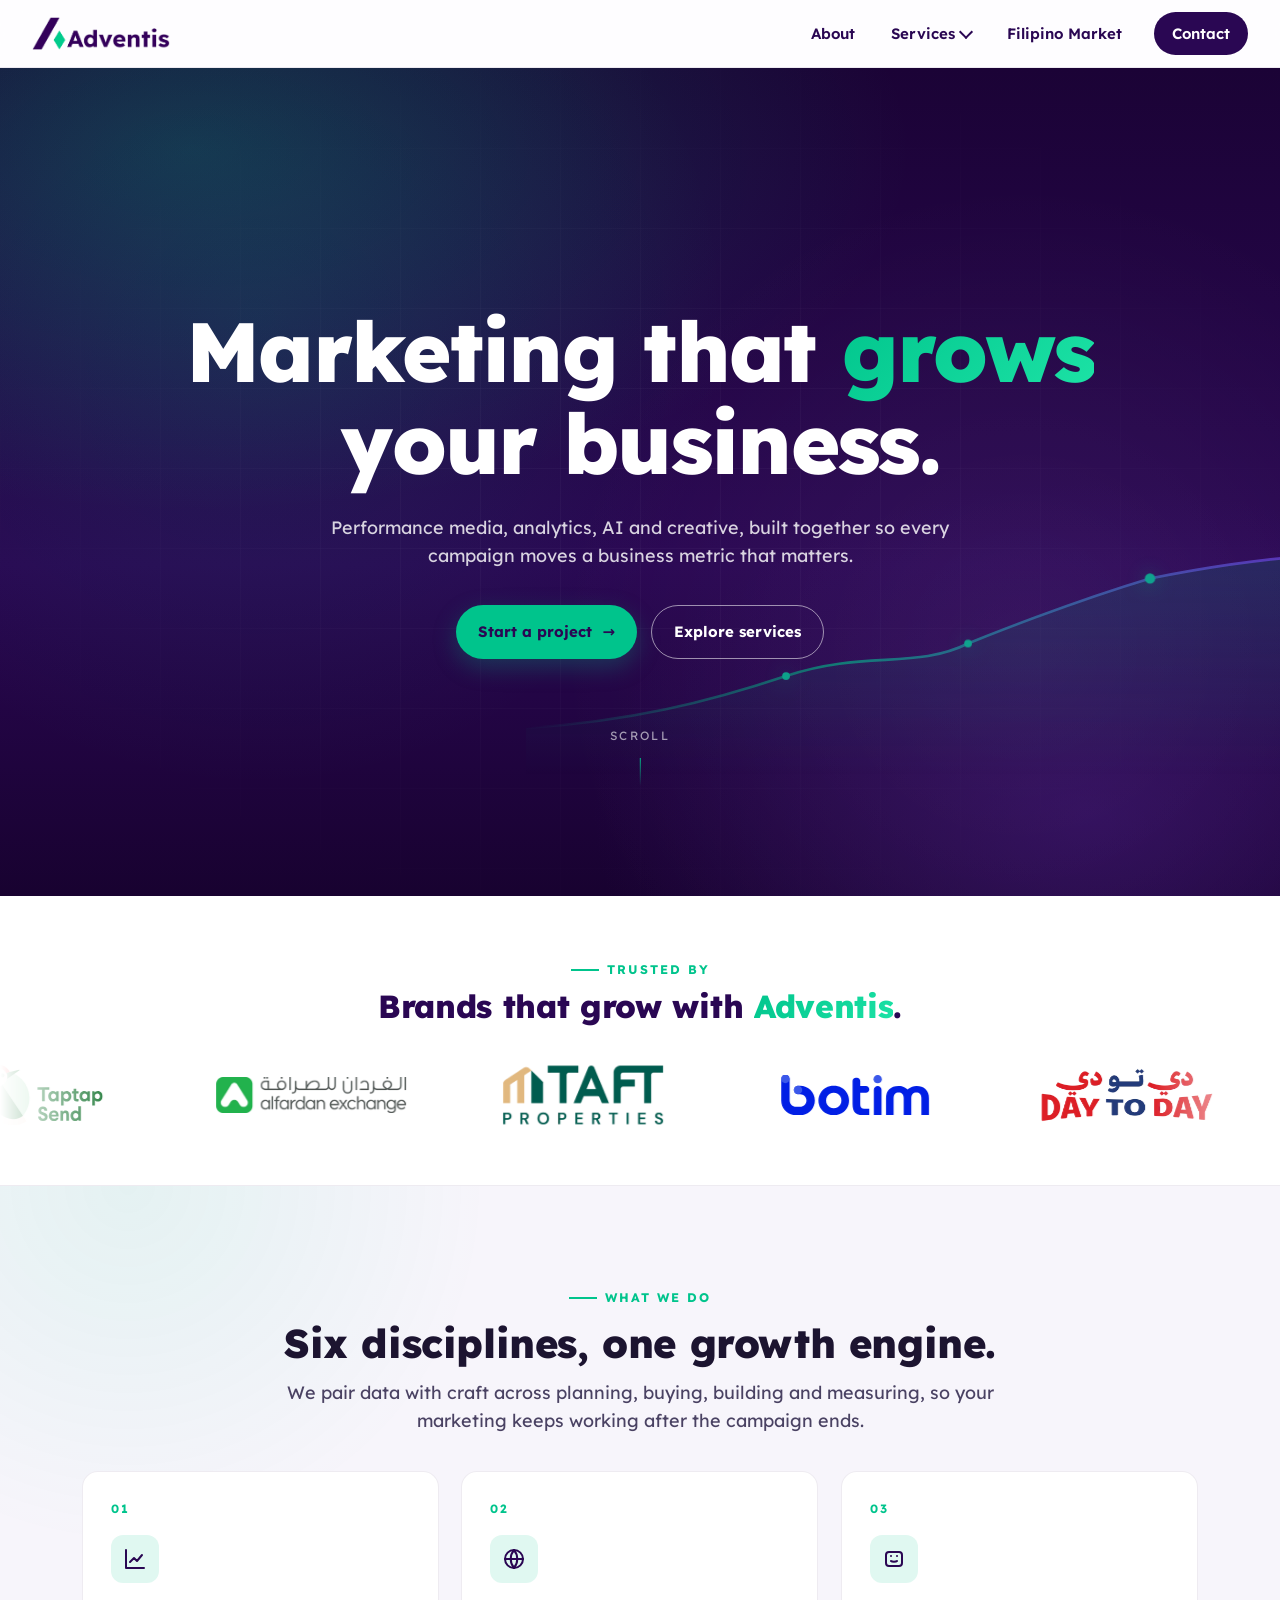
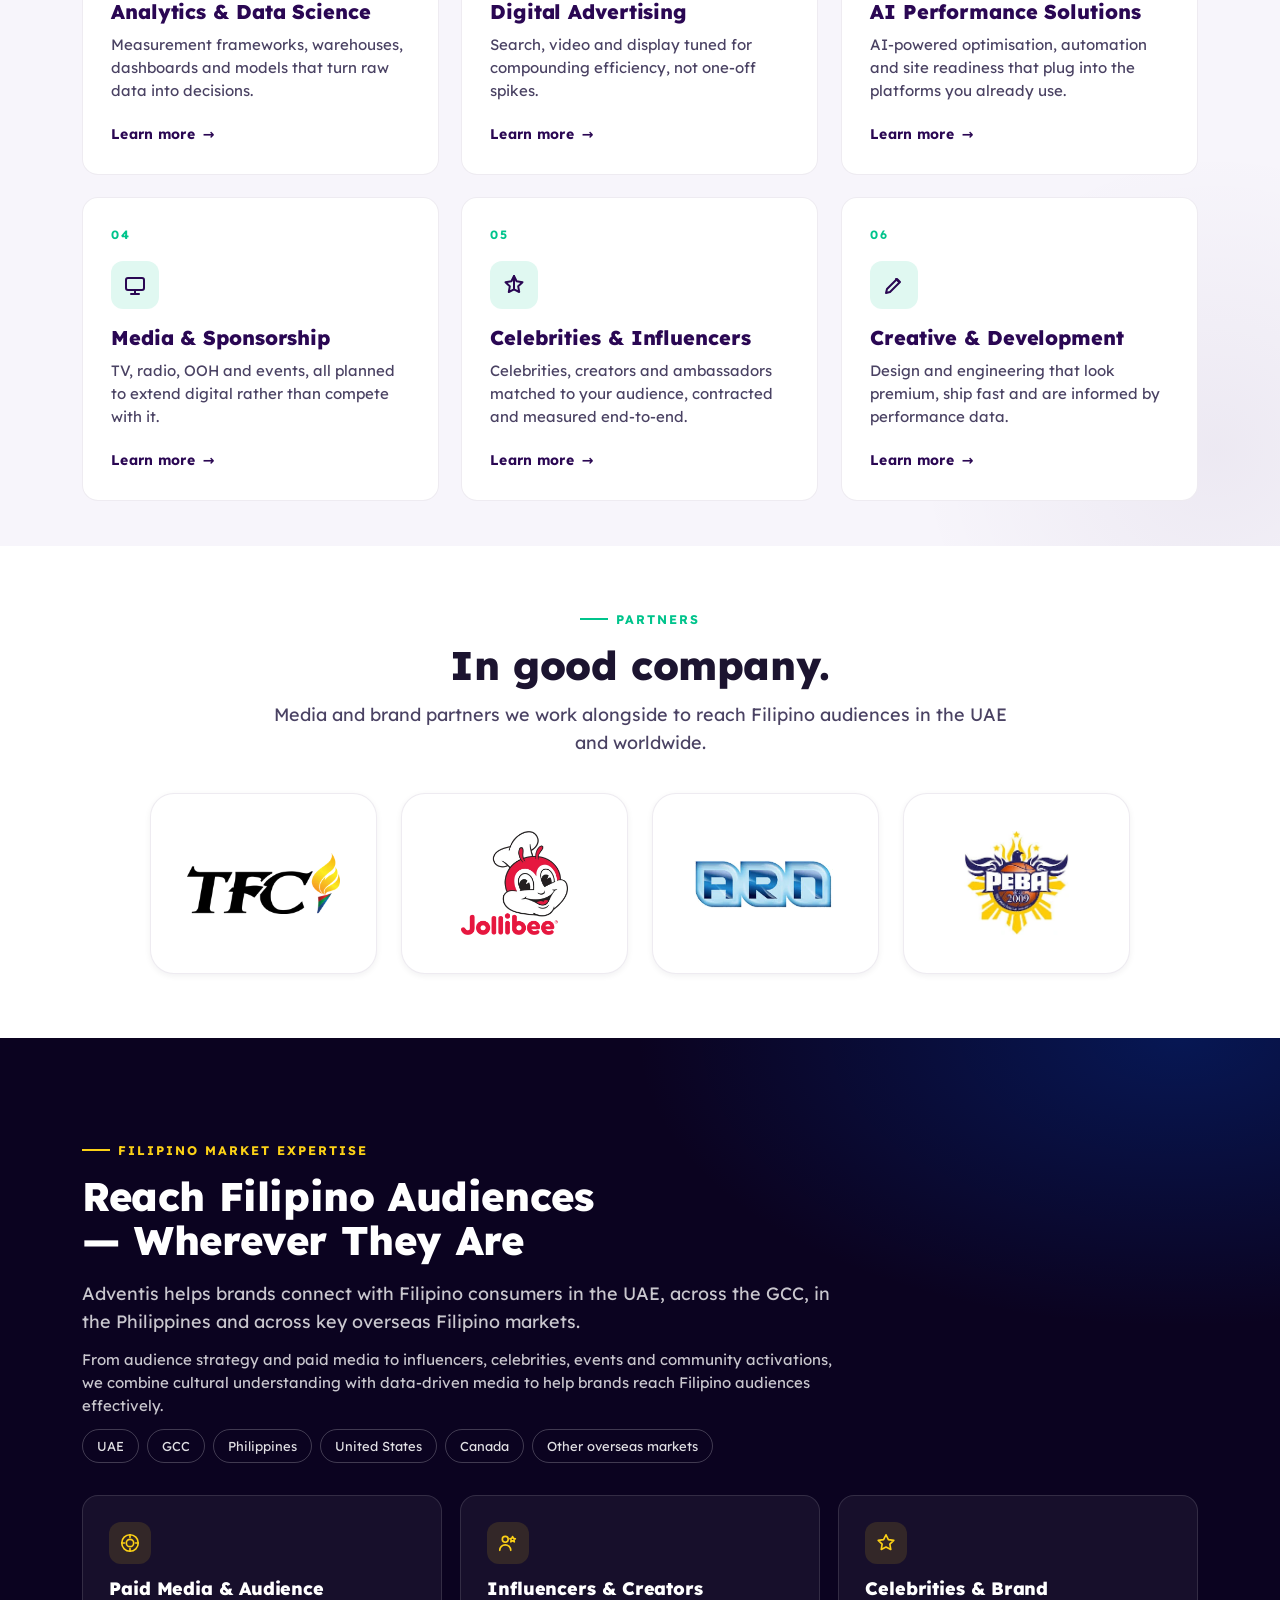
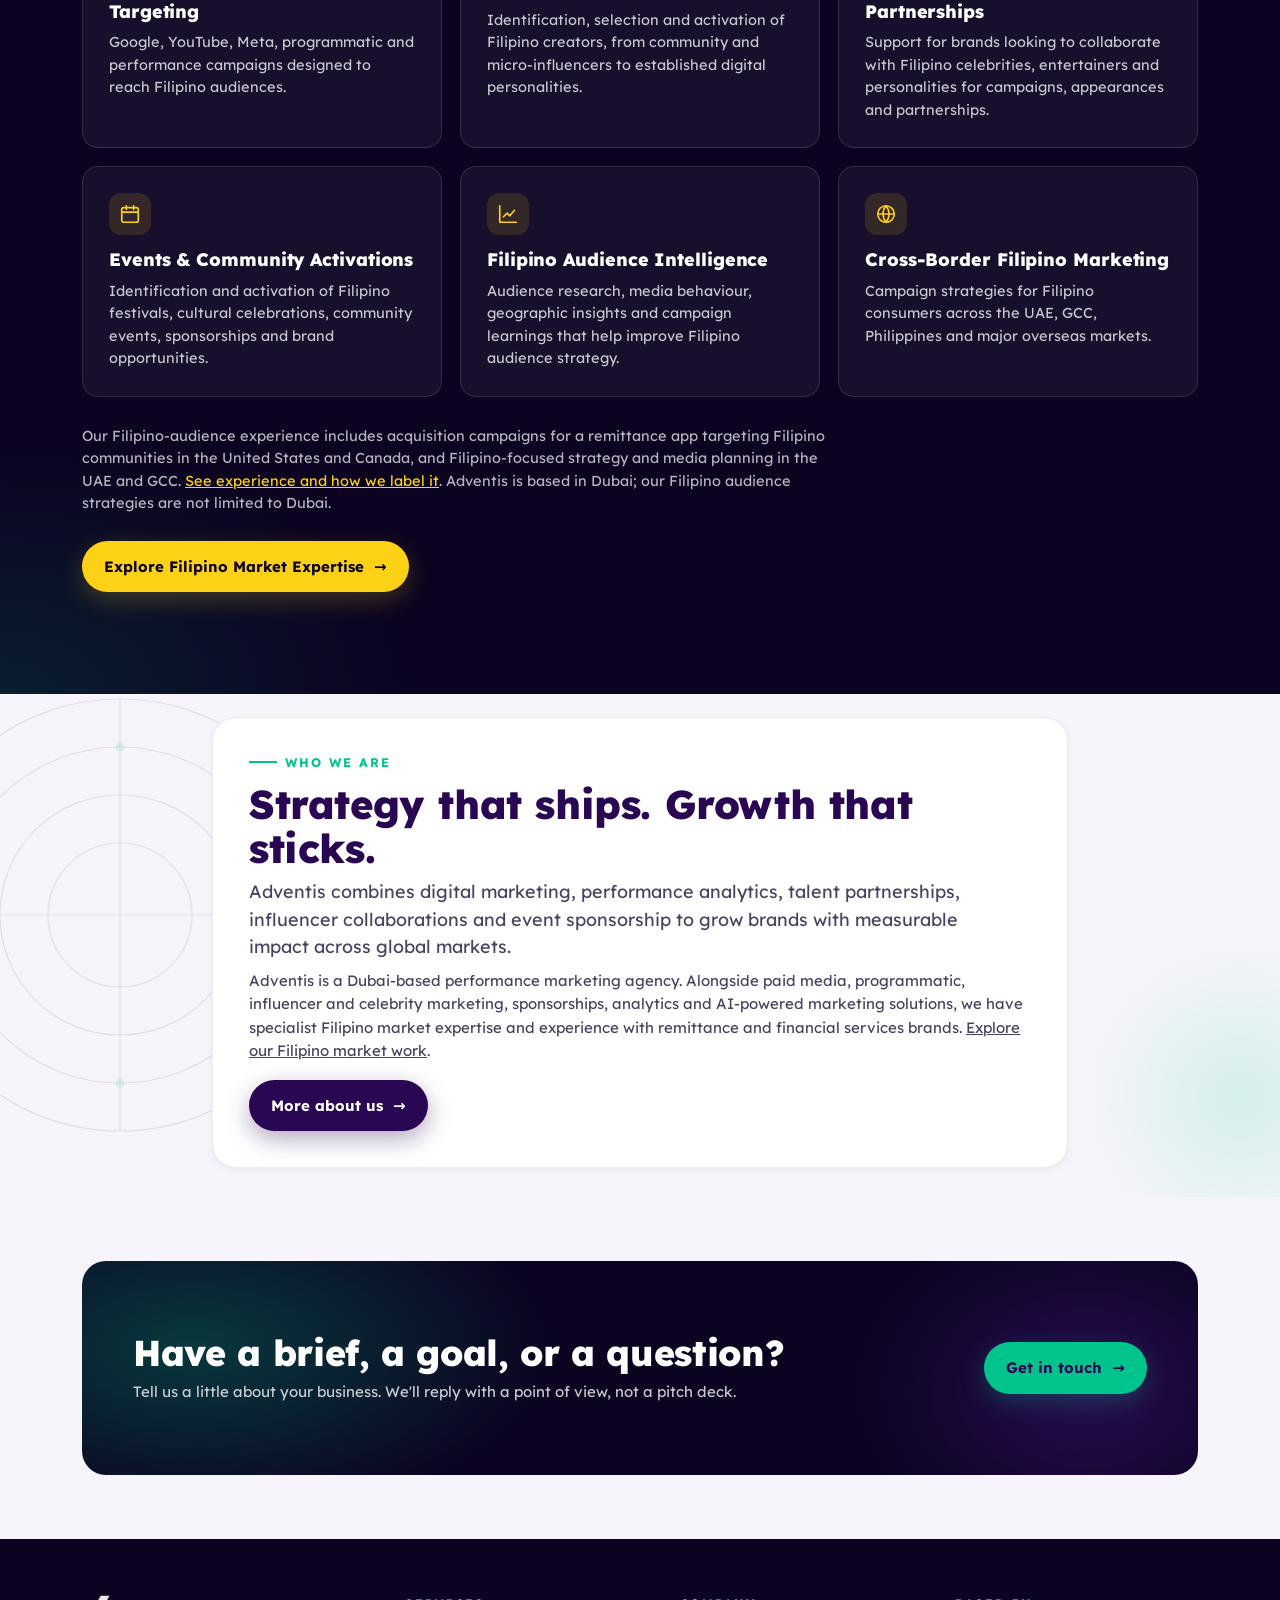
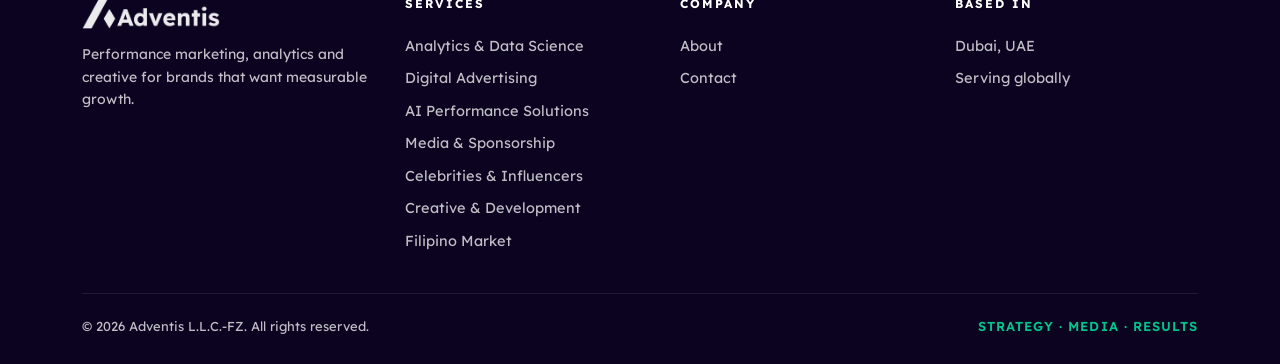
==== commit 7bc388f9: "Deploy redesigned adventishub.com site" ====
--- a/index.html
+++ b/index.html
@@ -396,7 +396,7 @@
         <ul class="partner-grid">
           <li class="partner reveal" style="--i:0"><img src="images/partners/tfc.webp" alt="TFC — The Filipino Channel" width="240" height="95" loading="lazy" /></li>
           <li class="partner reveal" style="--i:1"><img src="images/partners/jollibee.webp" alt="Jollibee" width="150" height="147" loading="lazy" /></li>
-          <li class="partner reveal" style="--i:2"><img src="images/partners/tag-911.webp" alt="TAG 91.1" width="110" height="126" loading="lazy" /></li>
+          <li class="partner reveal" style="--i:2"><img src="images/partners/arn.webp" alt="ARN Radio Network" width="200" height="83" loading="lazy" /></li>
           <li class="partner reveal" style="--i:3"><img src="images/partners/peba.webp" alt="PEBA Sports" width="140" height="140" loading="lazy" /></li>
         </ul>
       </div>
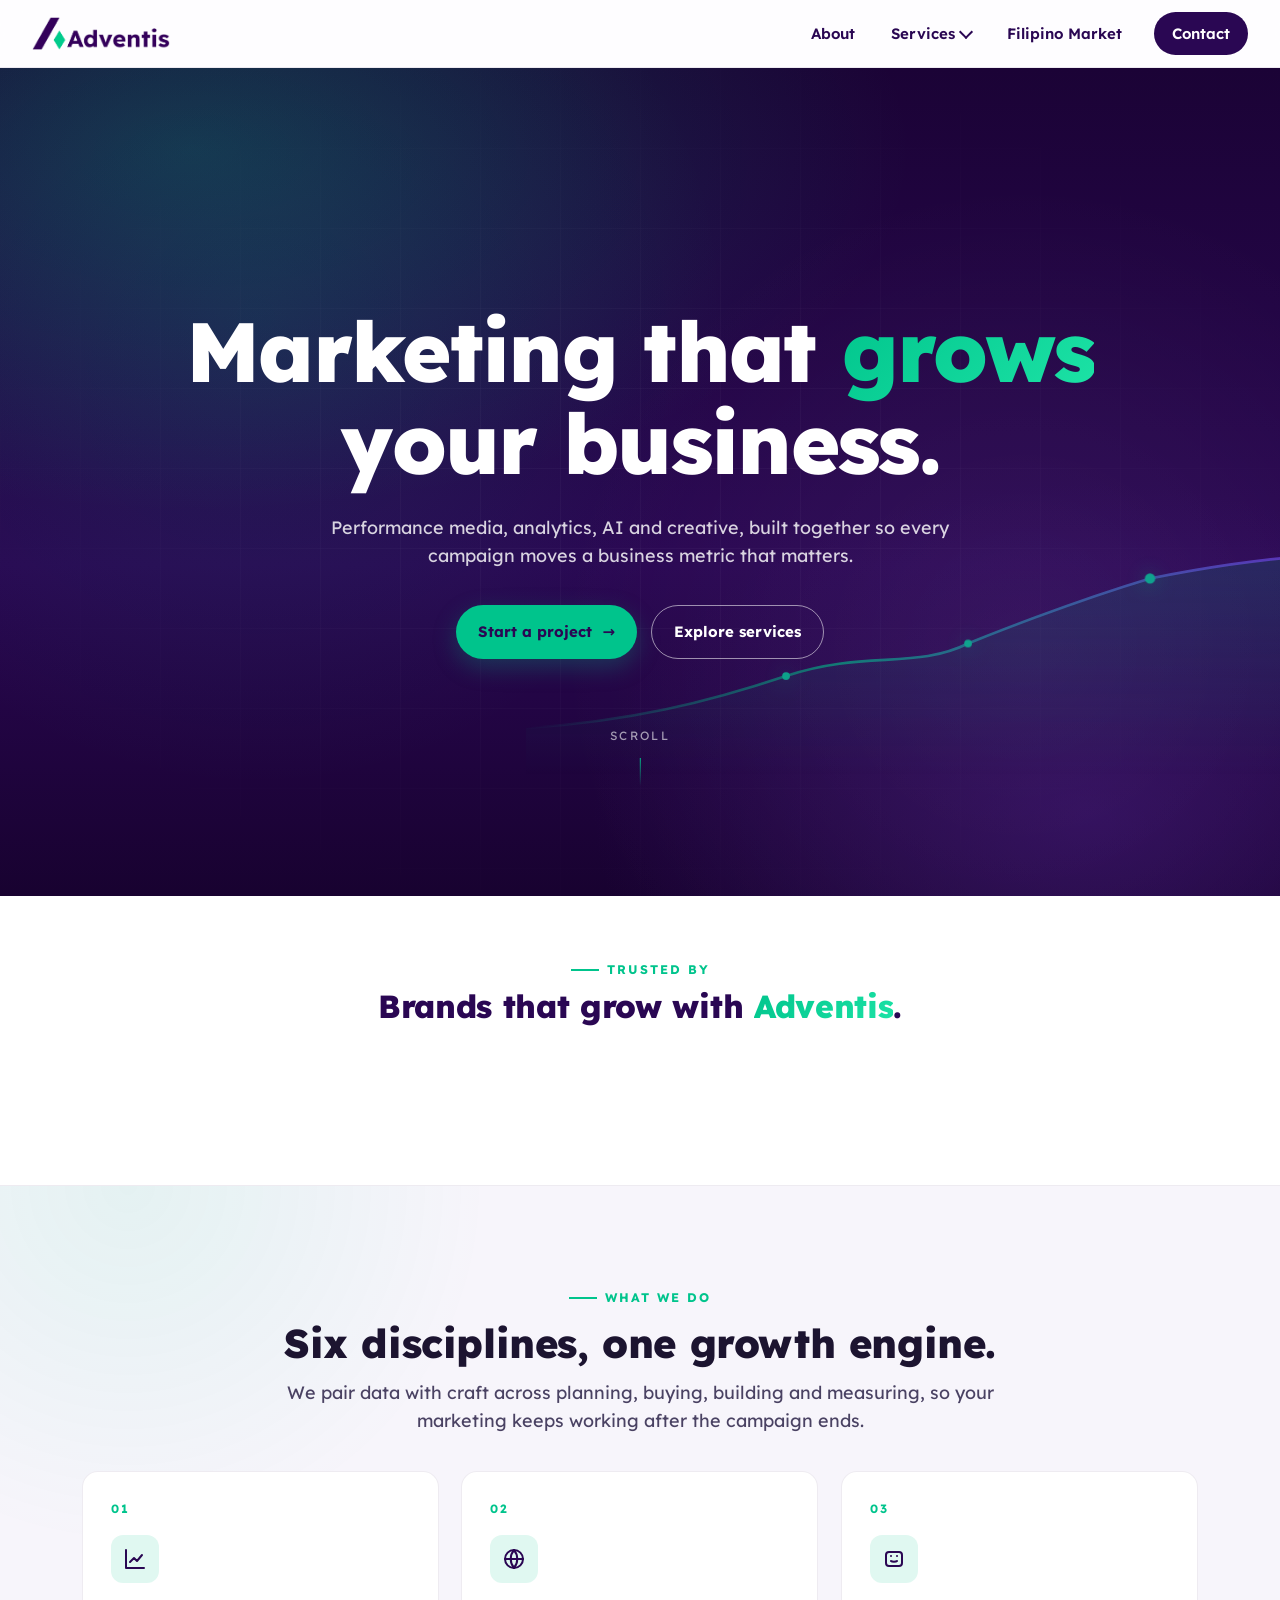
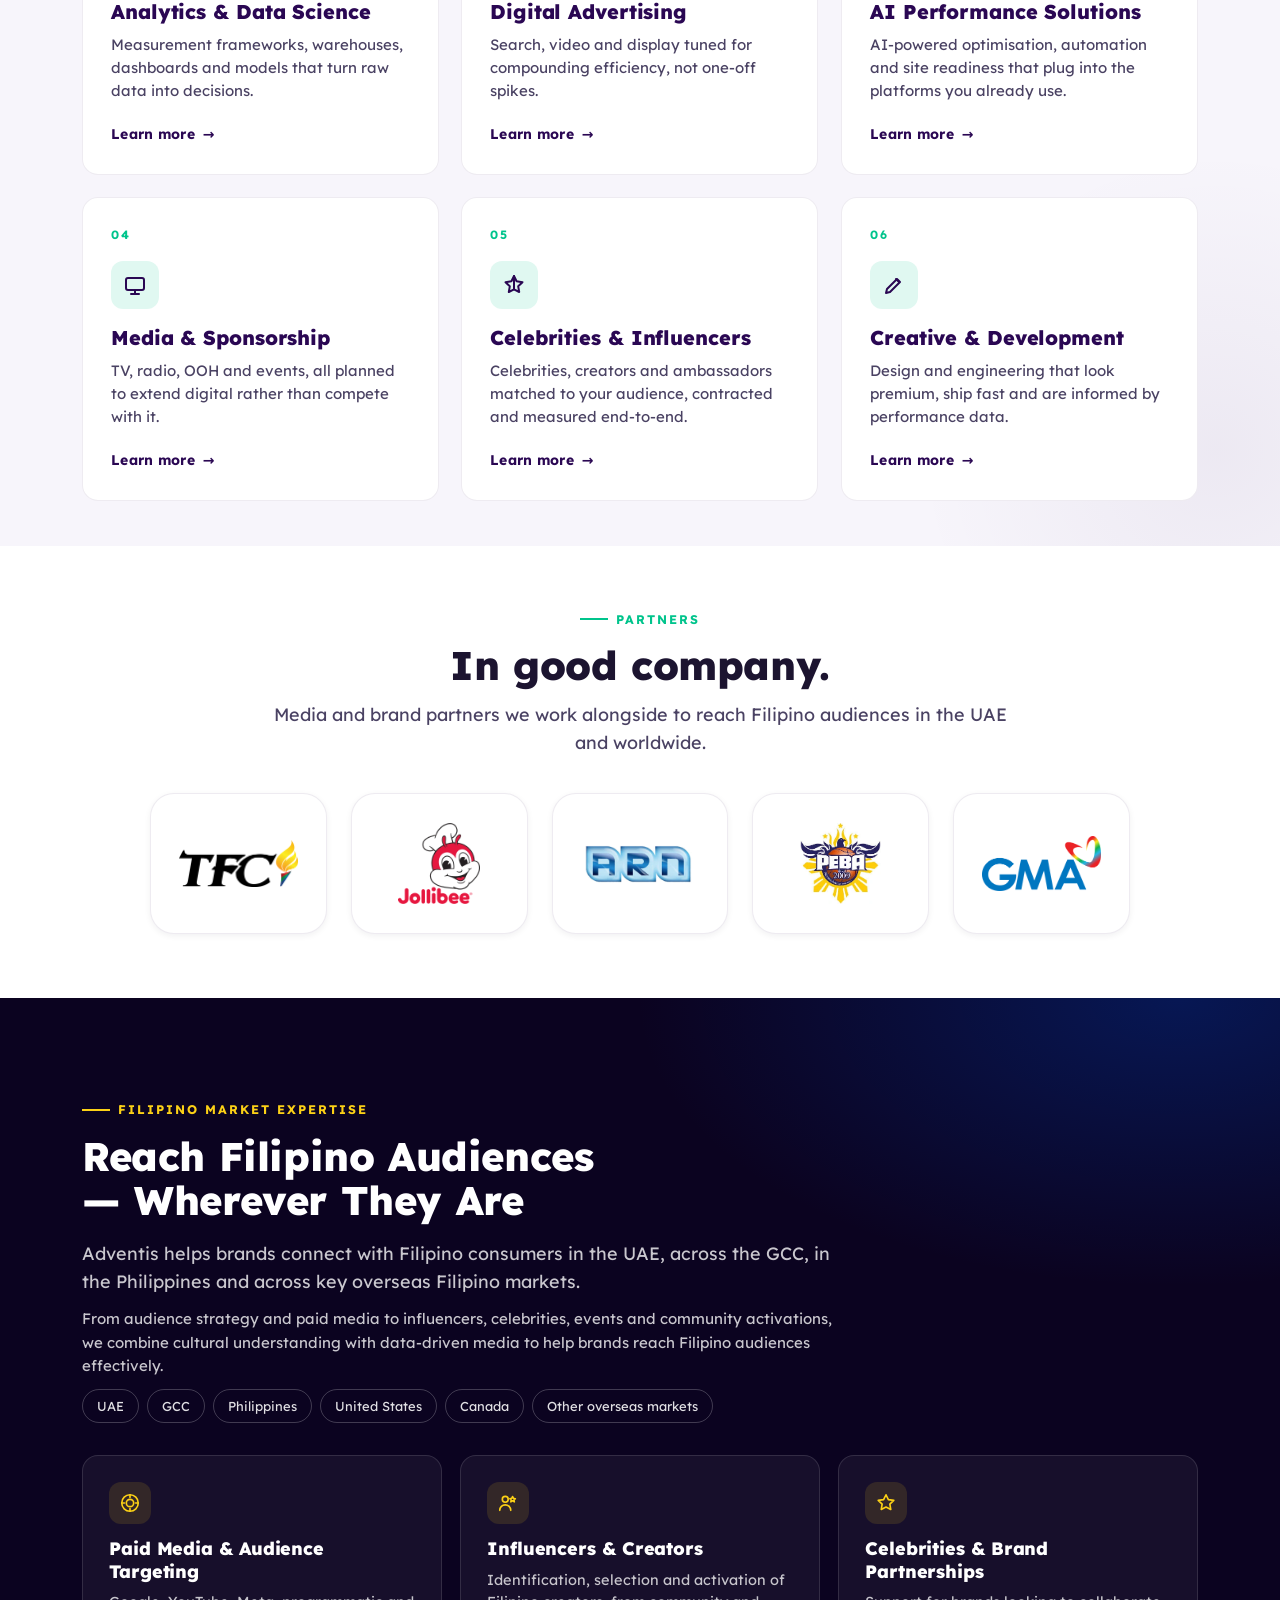
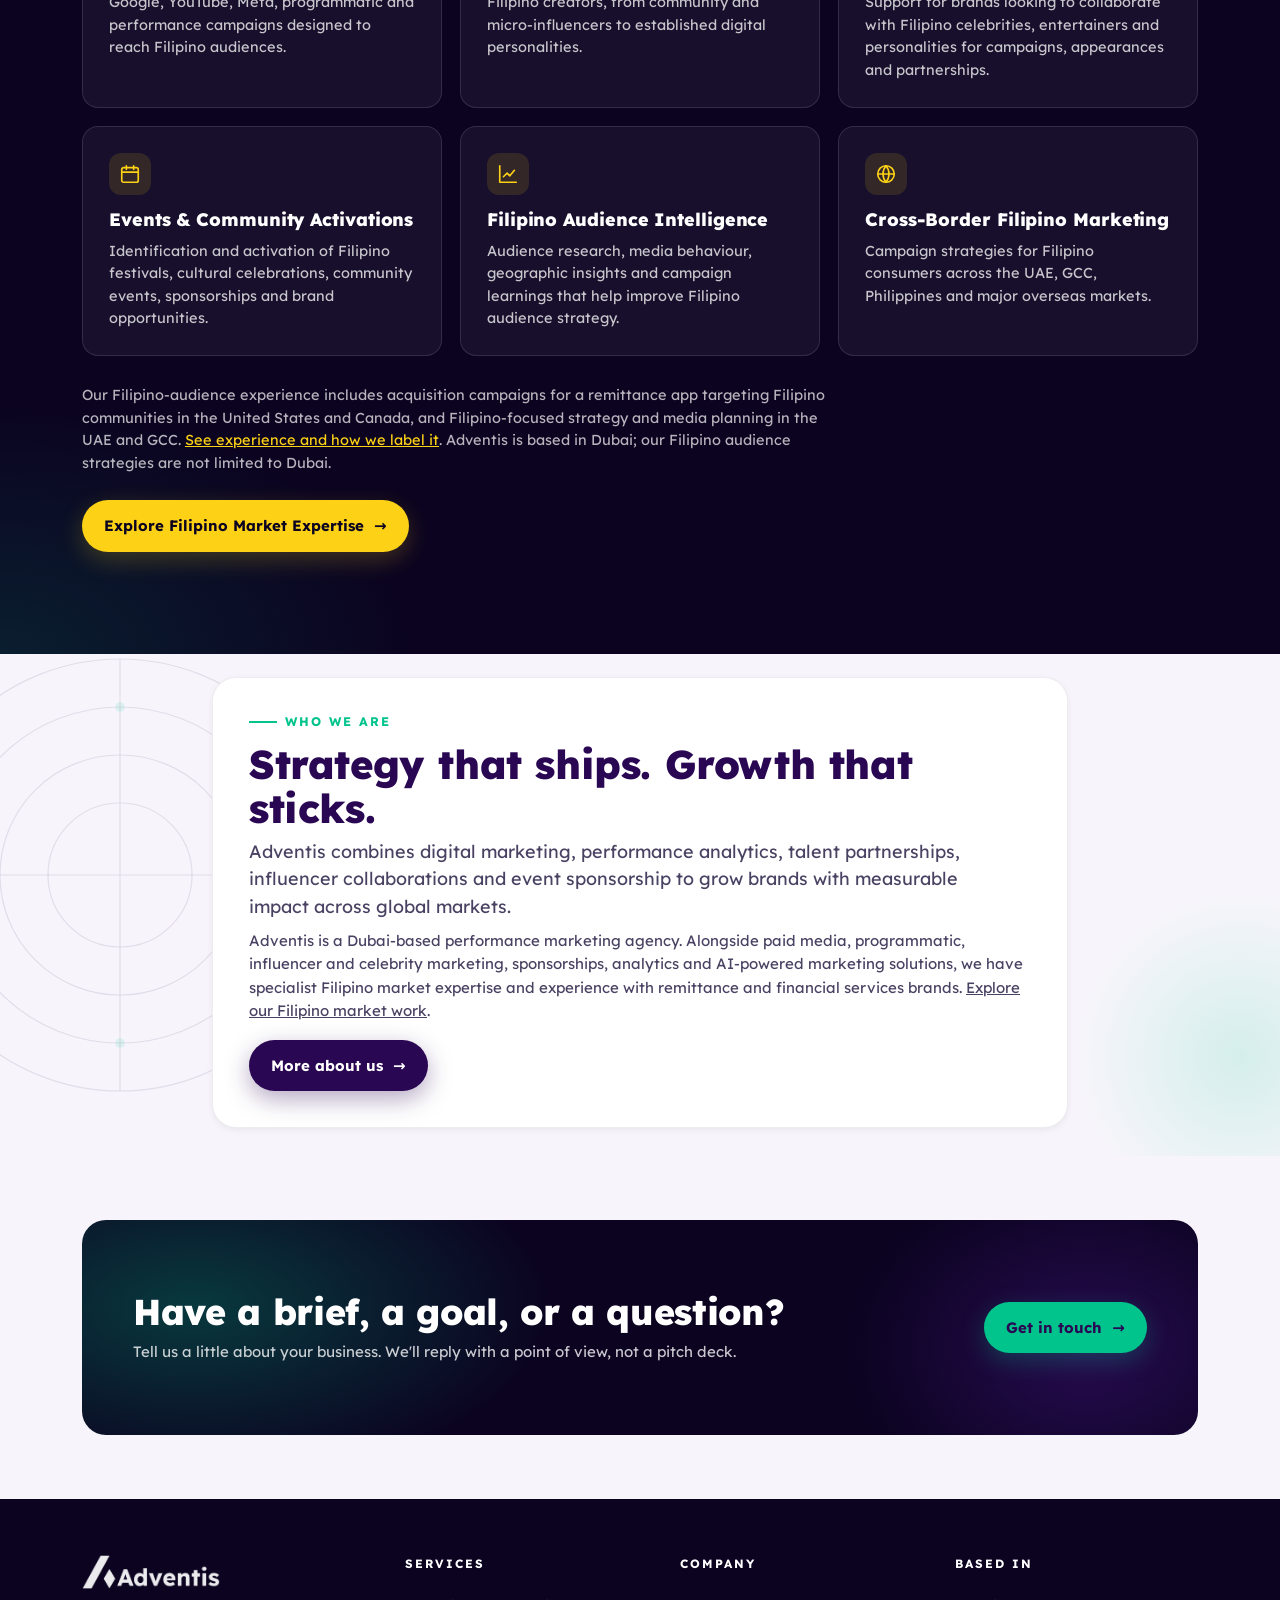
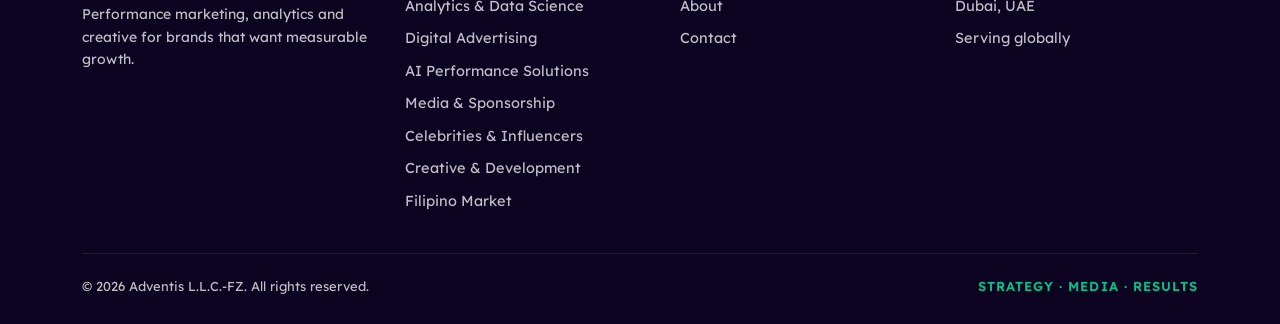
==== commit a716604d: "Deploy redesigned adventishub.com site" ====
--- a/index.html
+++ b/index.html
@@ -398,6 +398,7 @@
           <li class="partner reveal" style="--i:1"><img src="images/partners/jollibee.webp" alt="Jollibee" width="150" height="147" loading="lazy" /></li>
           <li class="partner reveal" style="--i:2"><img src="images/partners/arn.webp" alt="ARN Radio Network" width="200" height="83" loading="lazy" /></li>
           <li class="partner reveal" style="--i:3"><img src="images/partners/peba.webp" alt="PEBA Sports" width="140" height="140" loading="lazy" /></li>
+          <li class="partner reveal" style="--i:4"><img src="images/partners/gma.webp" alt="GMA Network" width="200" height="93" loading="lazy" /></li>
         </ul>
       </div>
     </section>
--- a/styles.css
+++ b/styles.css
@@ -1196,7 +1196,7 @@
 .partners{background:#fff}
 .partner-grid{
   list-style:none;margin:0 auto;padding:0;max-width:980px;
-  display:grid;grid-template-columns:repeat(4,1fr);gap:clamp(12px,2vw,24px);
+  display:grid;grid-template-columns:repeat(5,1fr);gap:clamp(12px,2vw,24px);
 }
 .partner{
   position:relative;display:grid;place-items:center;aspect-ratio:1/0.8;
@@ -1213,7 +1213,7 @@
 .partner:hover::before{opacity:1}
 .partner img{position:relative;max-width:68%;max-height:58%;width:auto;height:auto;object-fit:contain;transition:transform .4s var(--ease)}
 .partner:hover img{transform:scale(1.06)}
-@media (max-width:720px){.partner-grid{grid-template-columns:repeat(2,1fr)}}
+@media (max-width:720px){.partner-grid{grid-template-columns:repeat(2,1fr)}.partner:last-child:nth-child(odd){grid-column:1/-1;justify-self:center;width:calc(50% - 6px)}}
 
 /* Services: 3D rise-in on the homepage */
 .home .services-6 .service-card.reveal{transform:perspective(900px) translateY(60px) rotateX(14deg);transform-origin:50% 100%}
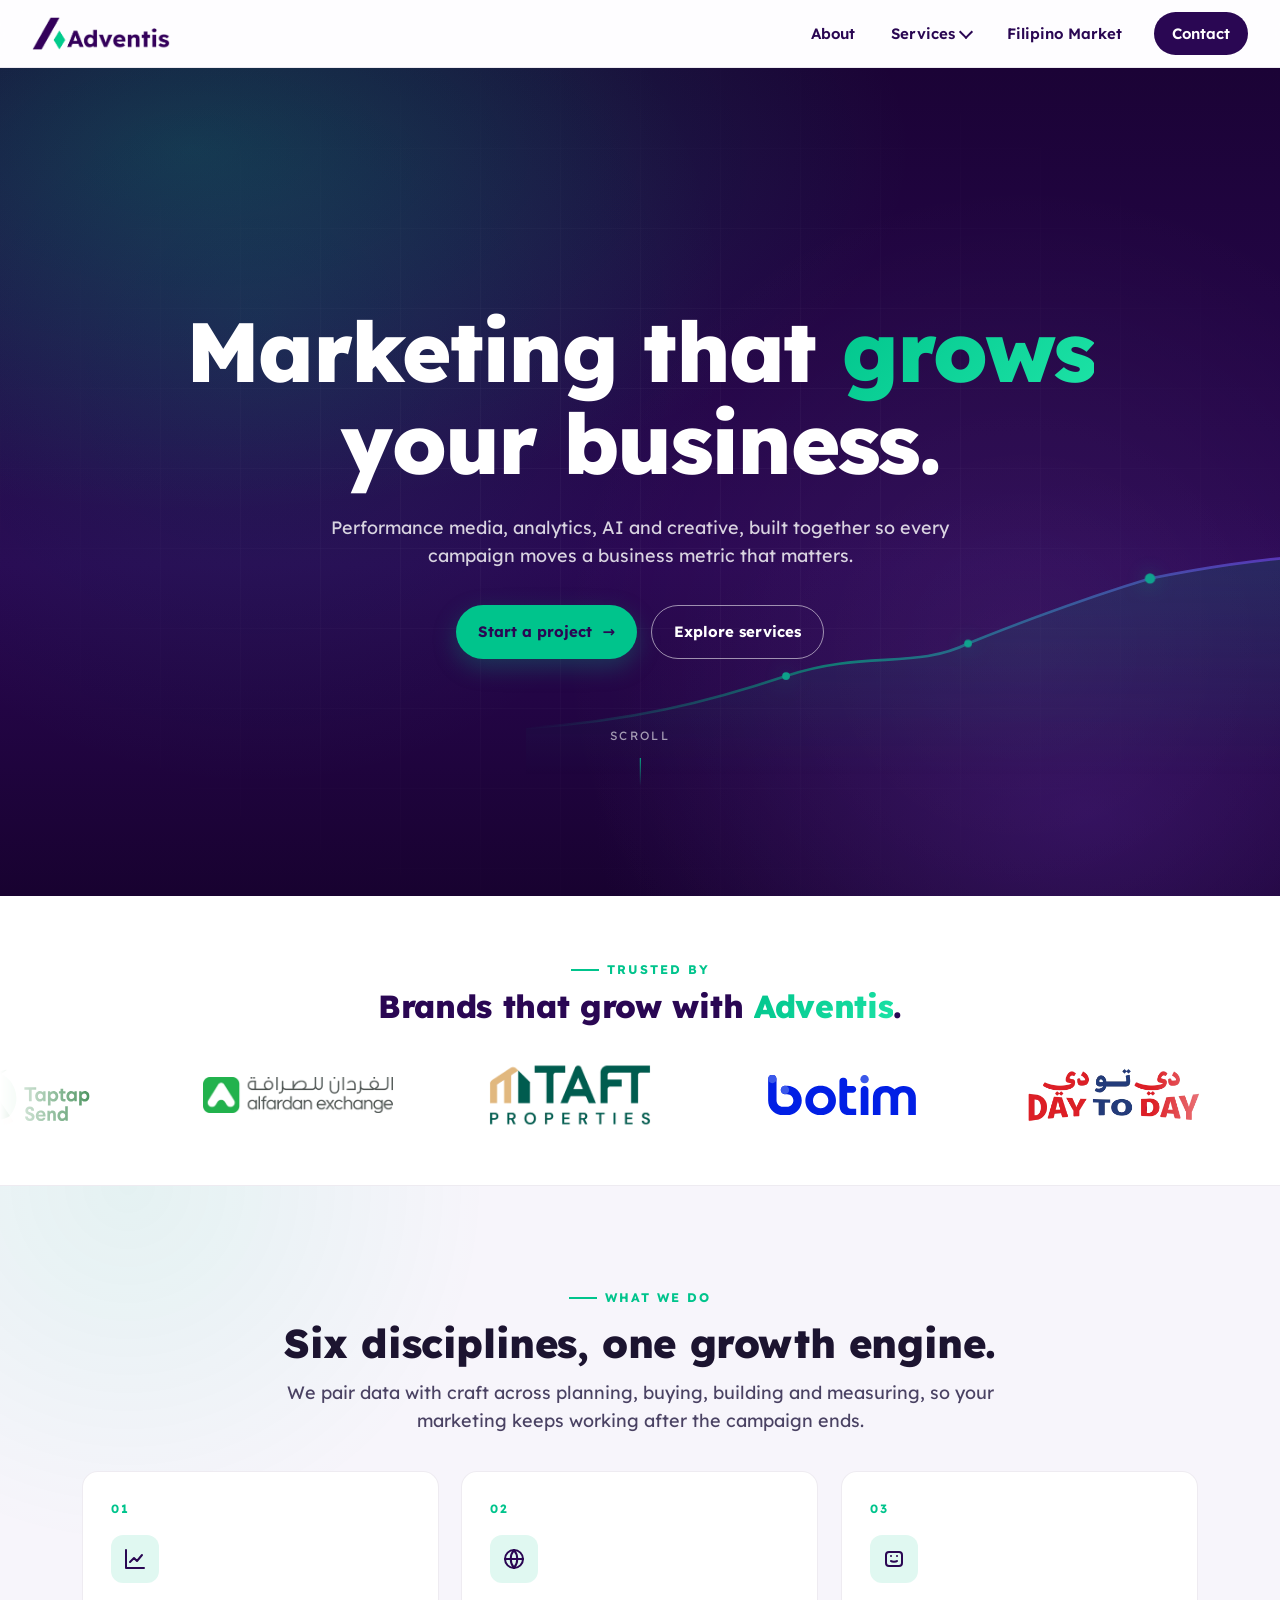
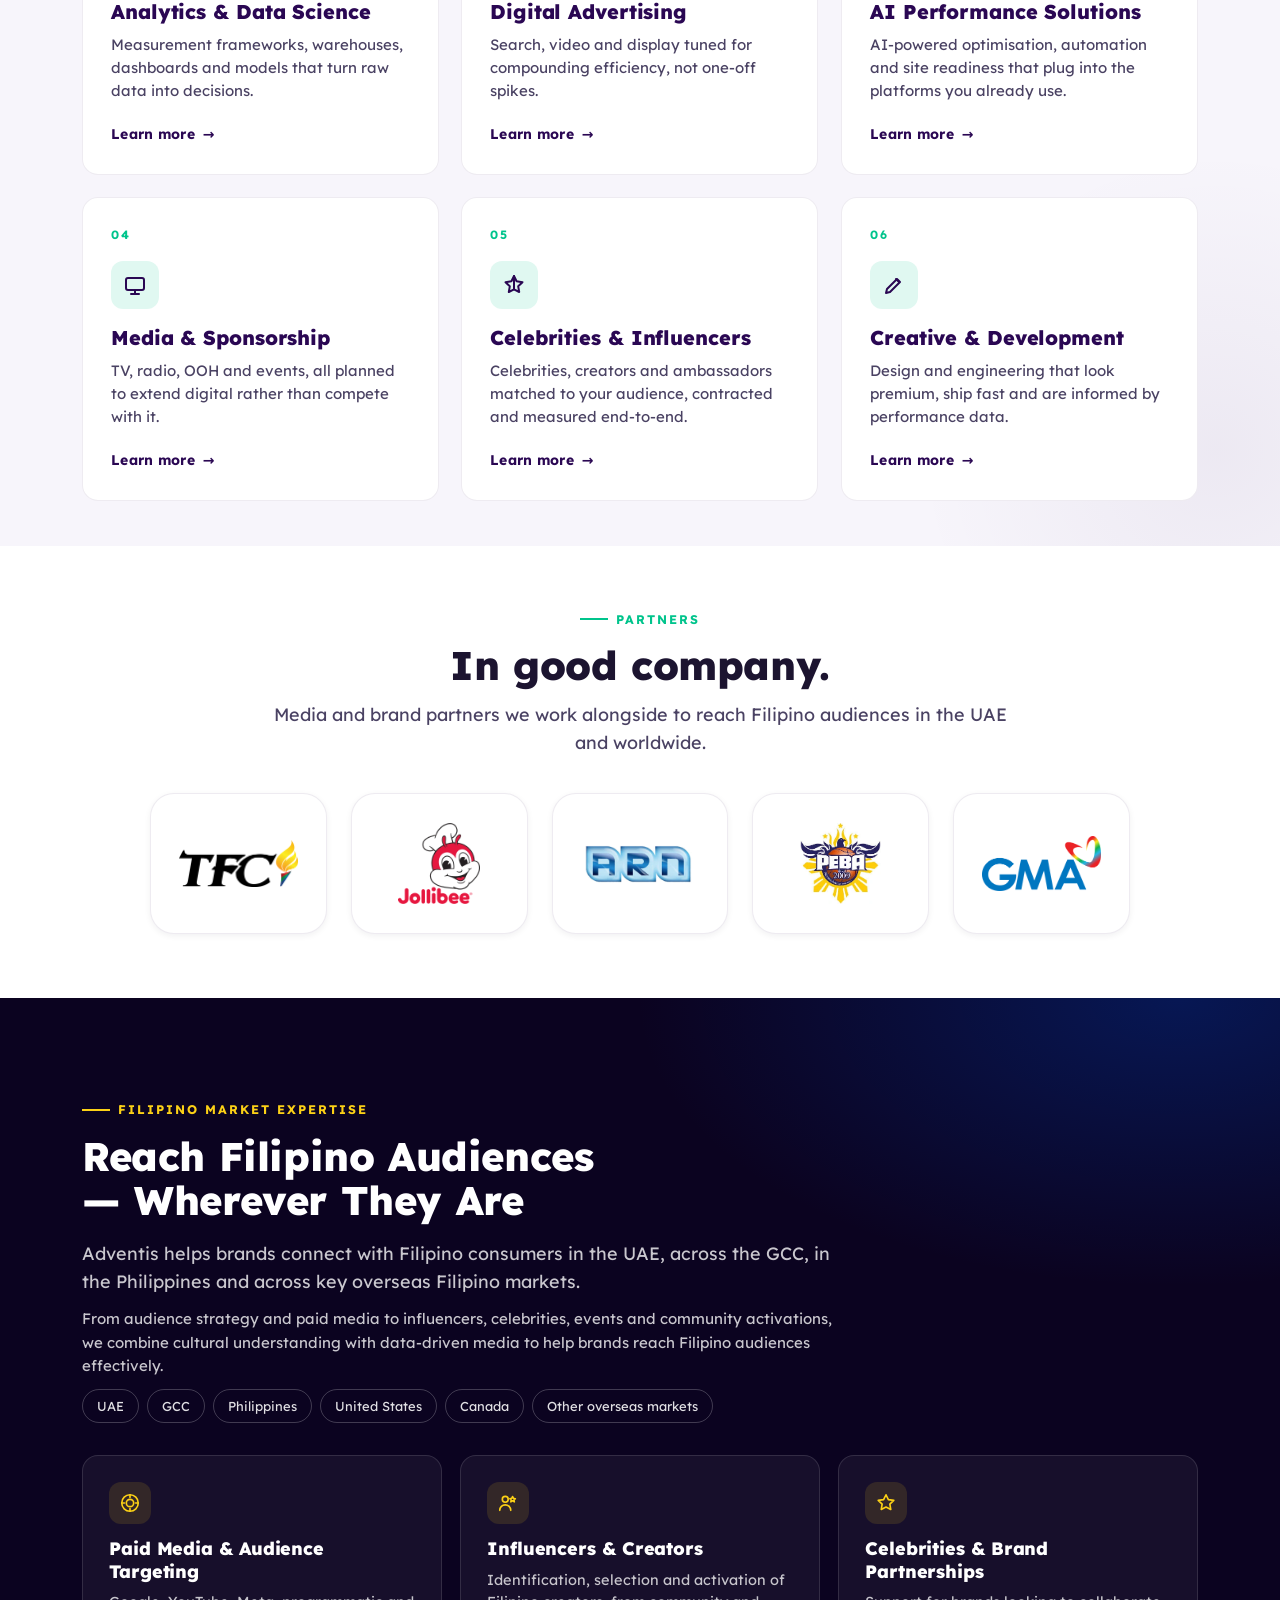
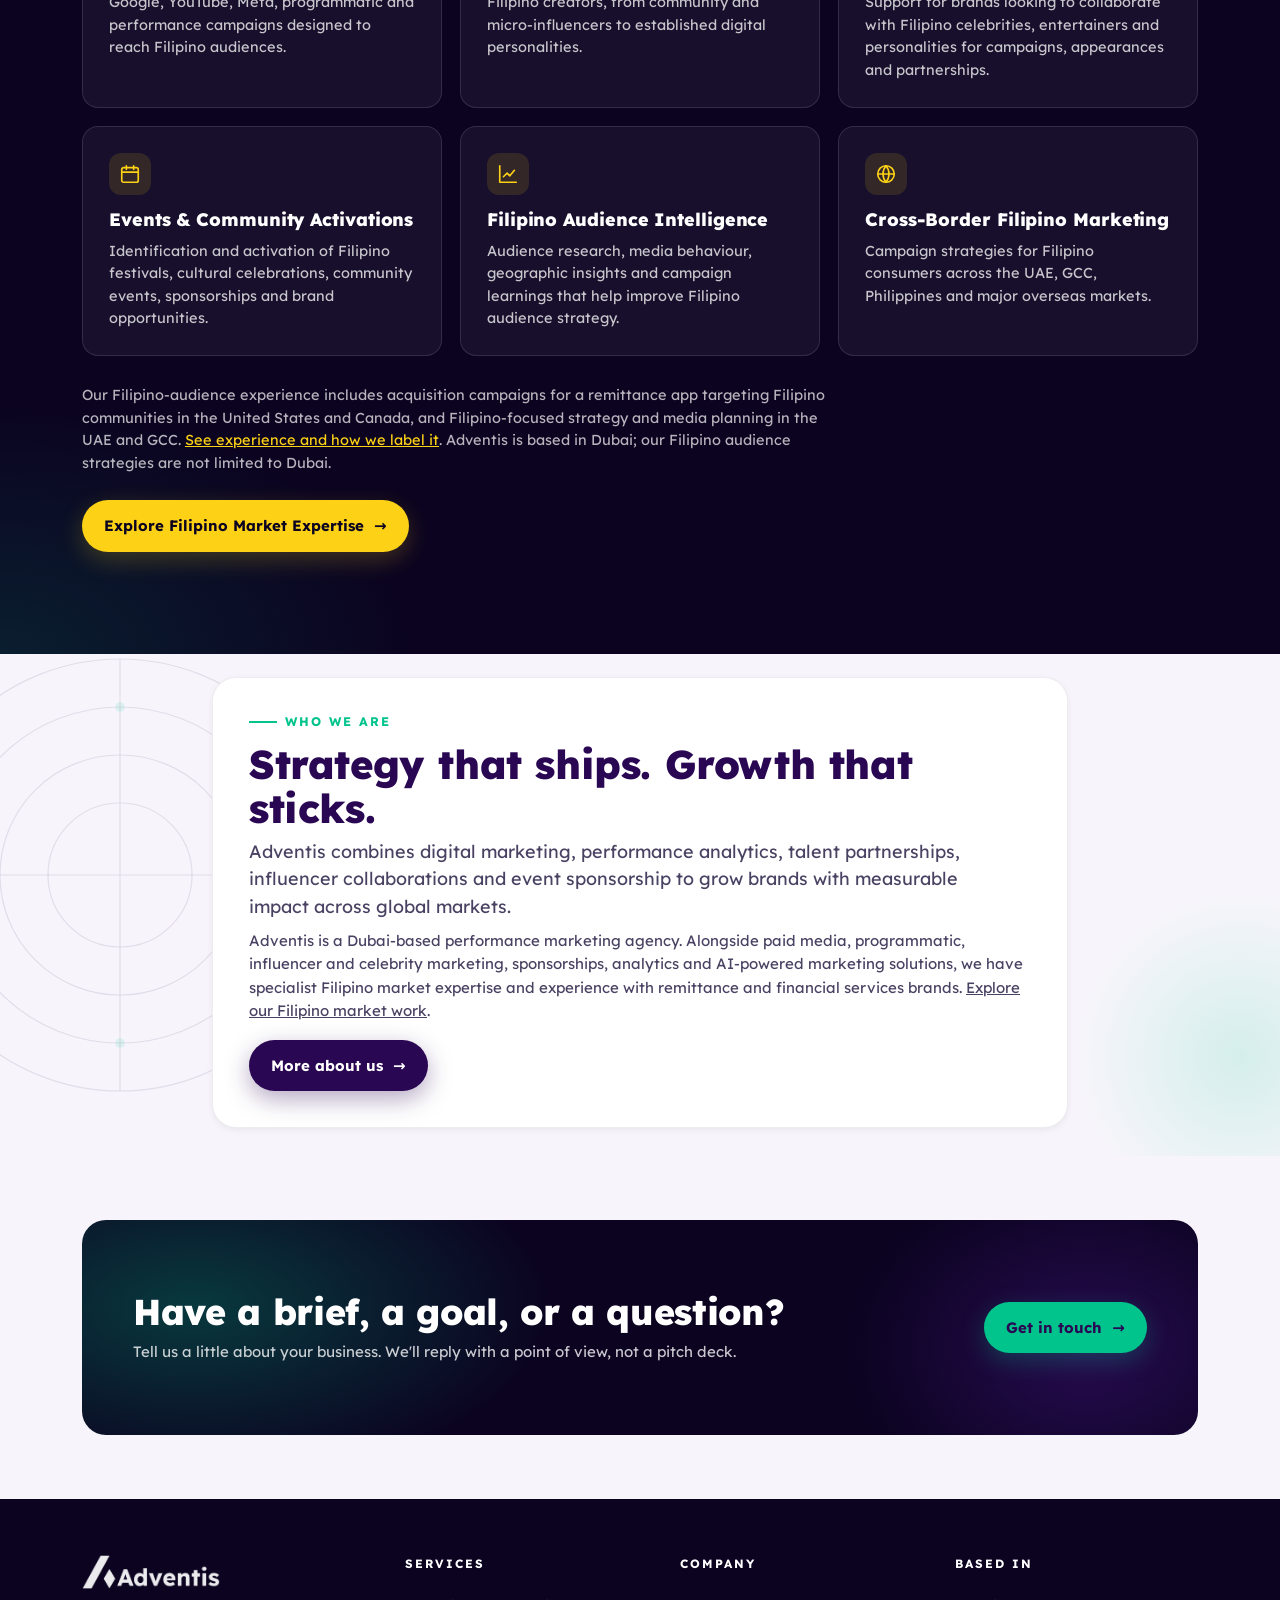
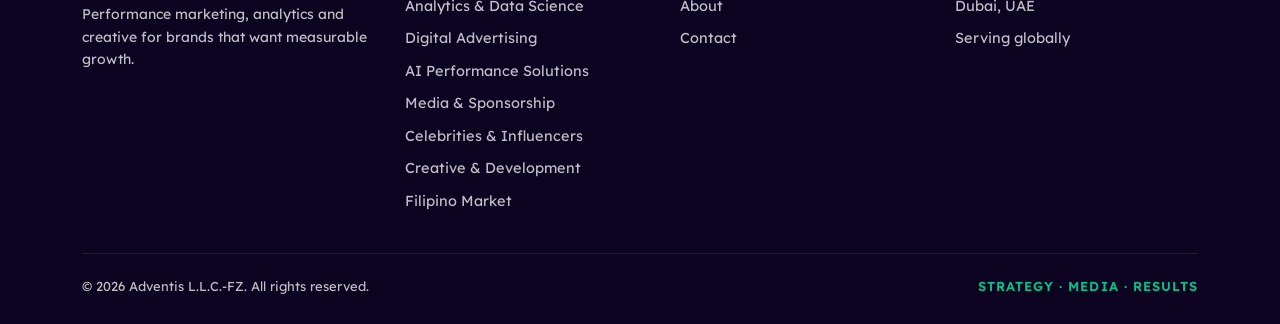
==== commit 41f0c06e: "Deploy redesigned adventishub.com site" ====
--- a/index.html
+++ b/index.html
@@ -522,3 +522,4 @@
   <script src="scripts.js?v=20261030d" defer></script>
 </body>
 </html>
+
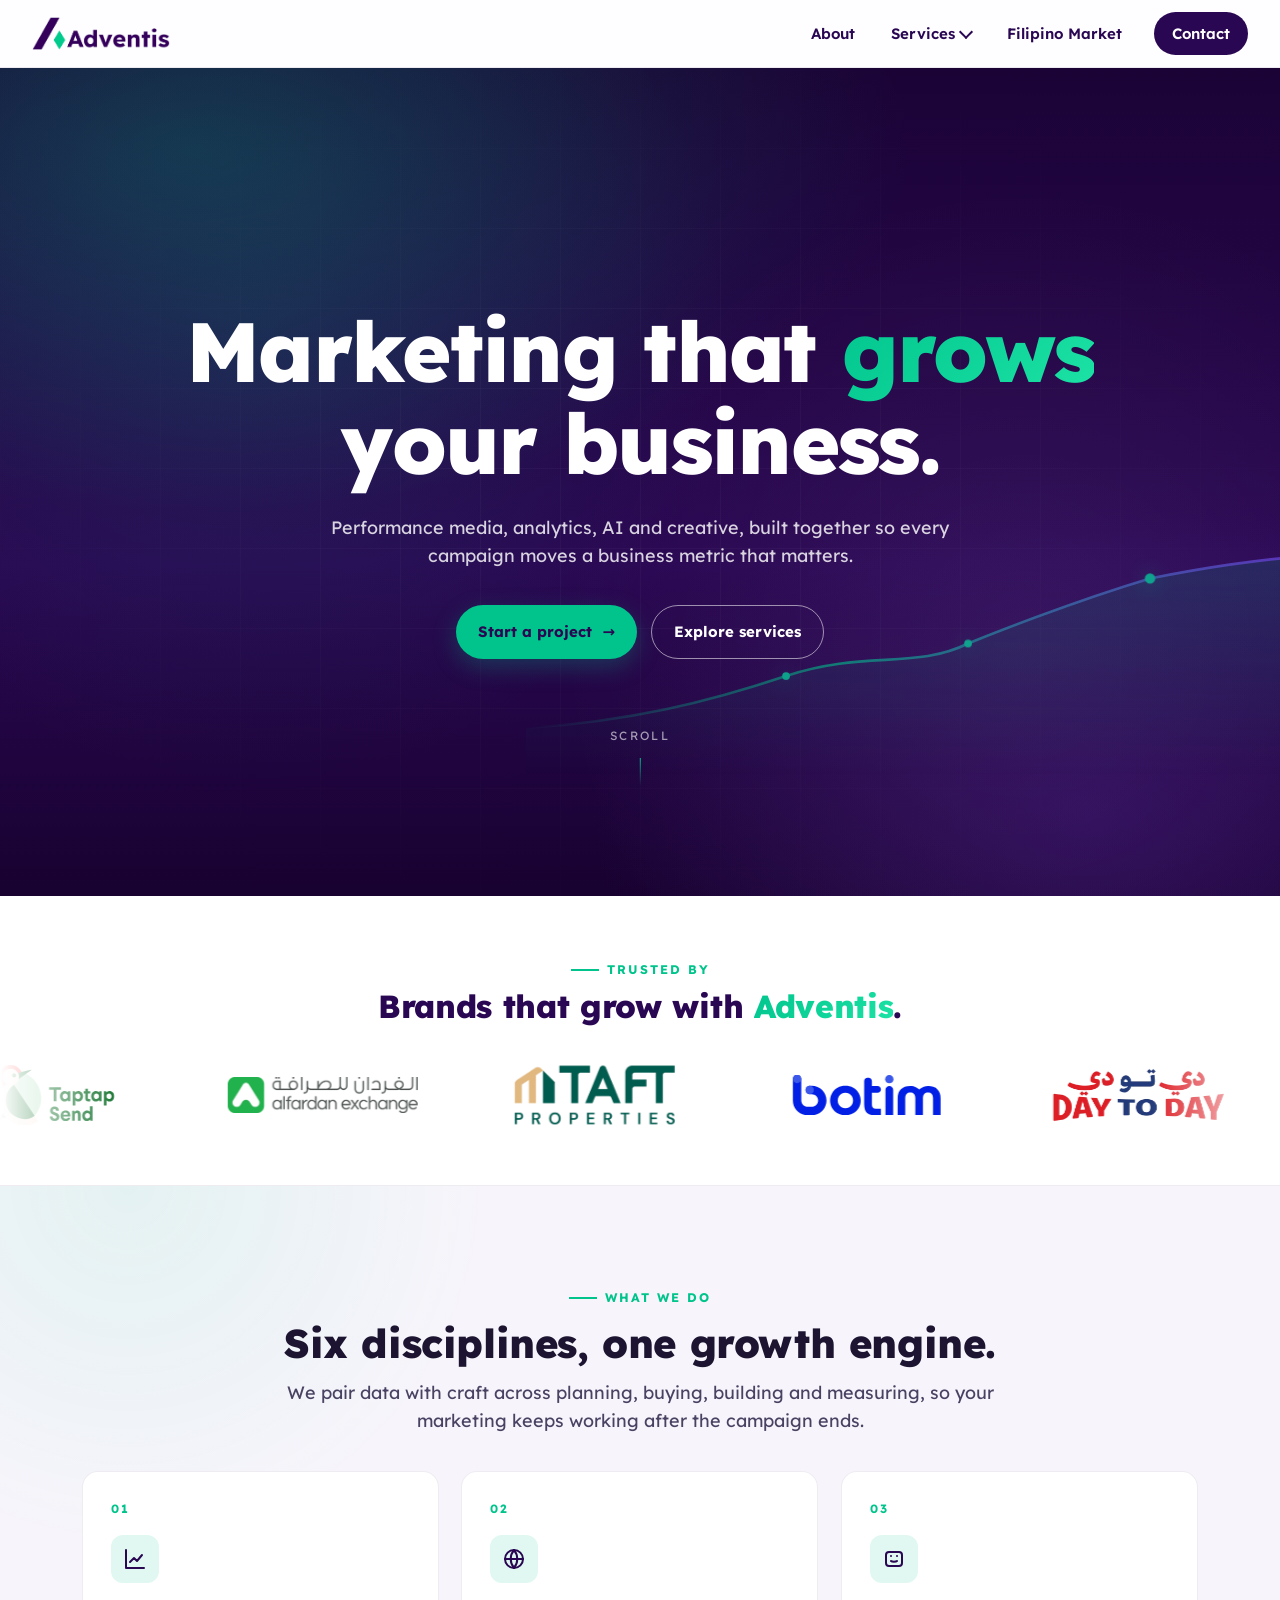
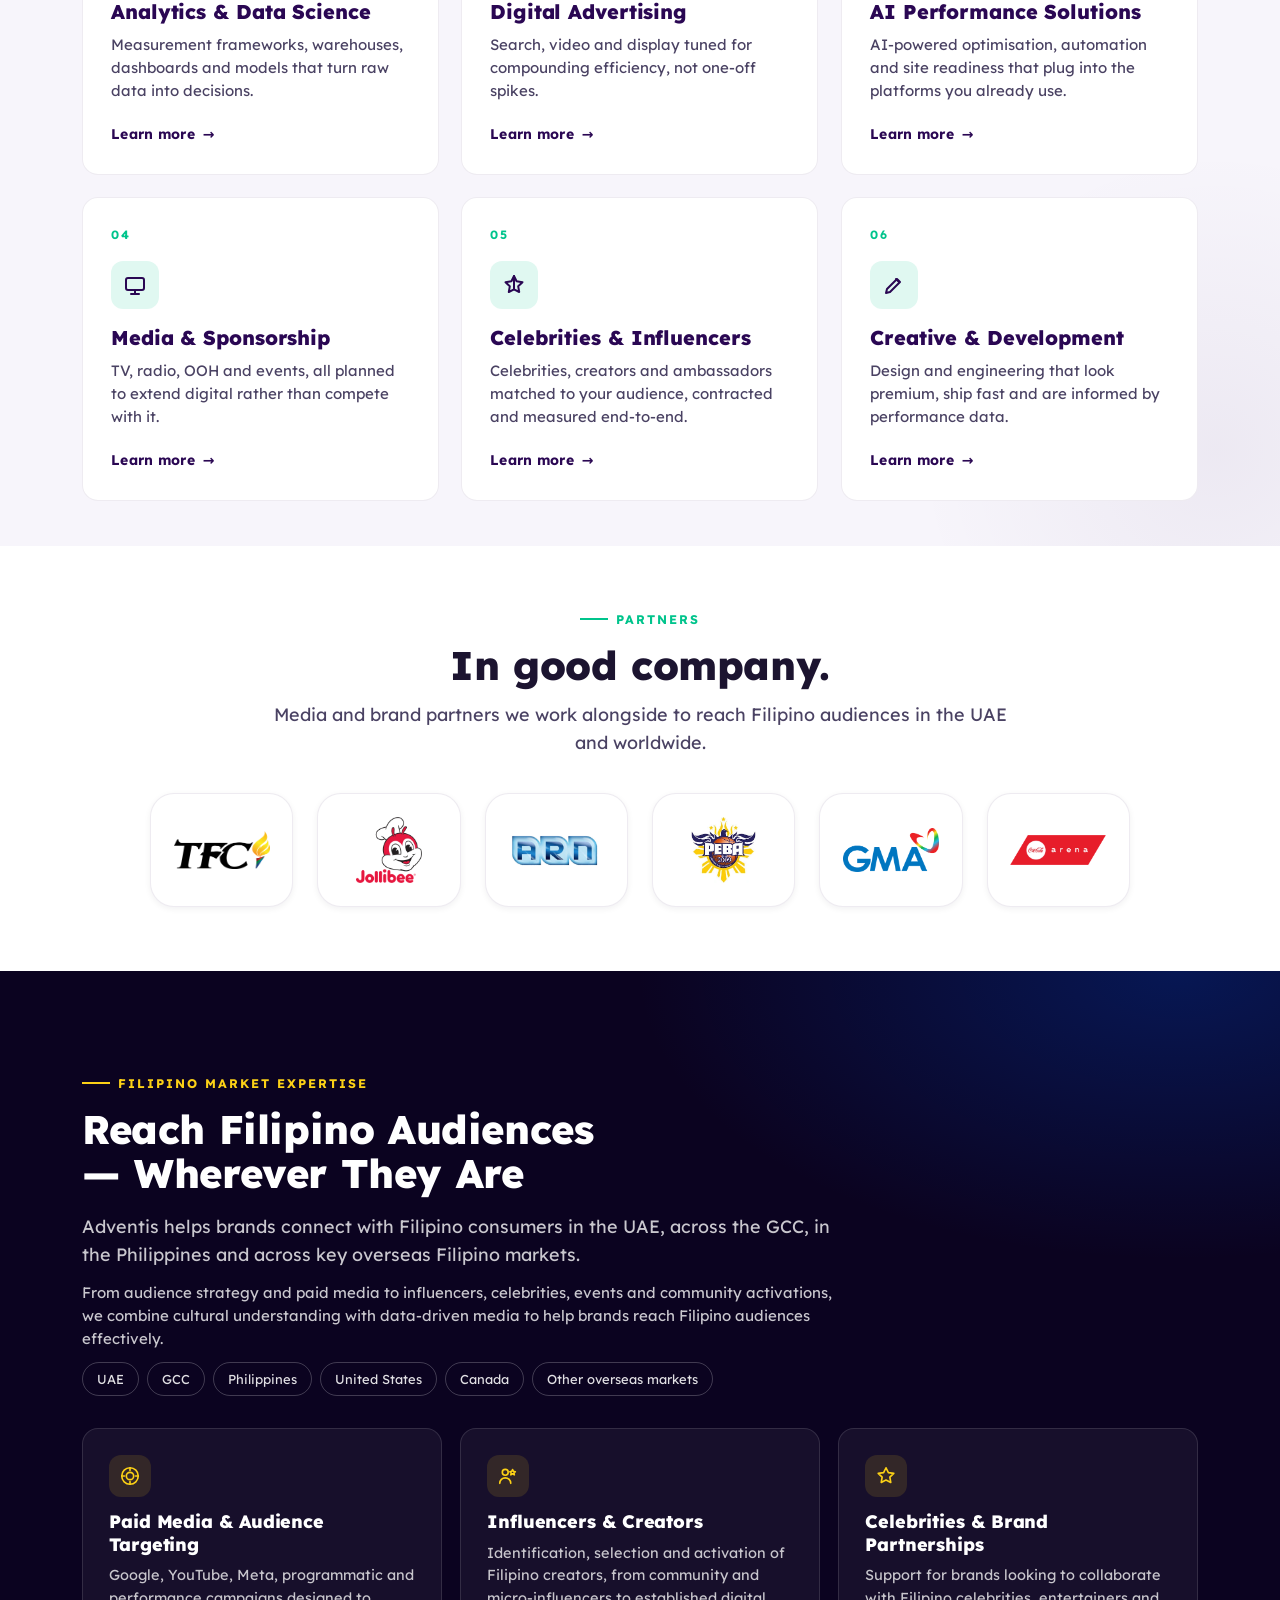
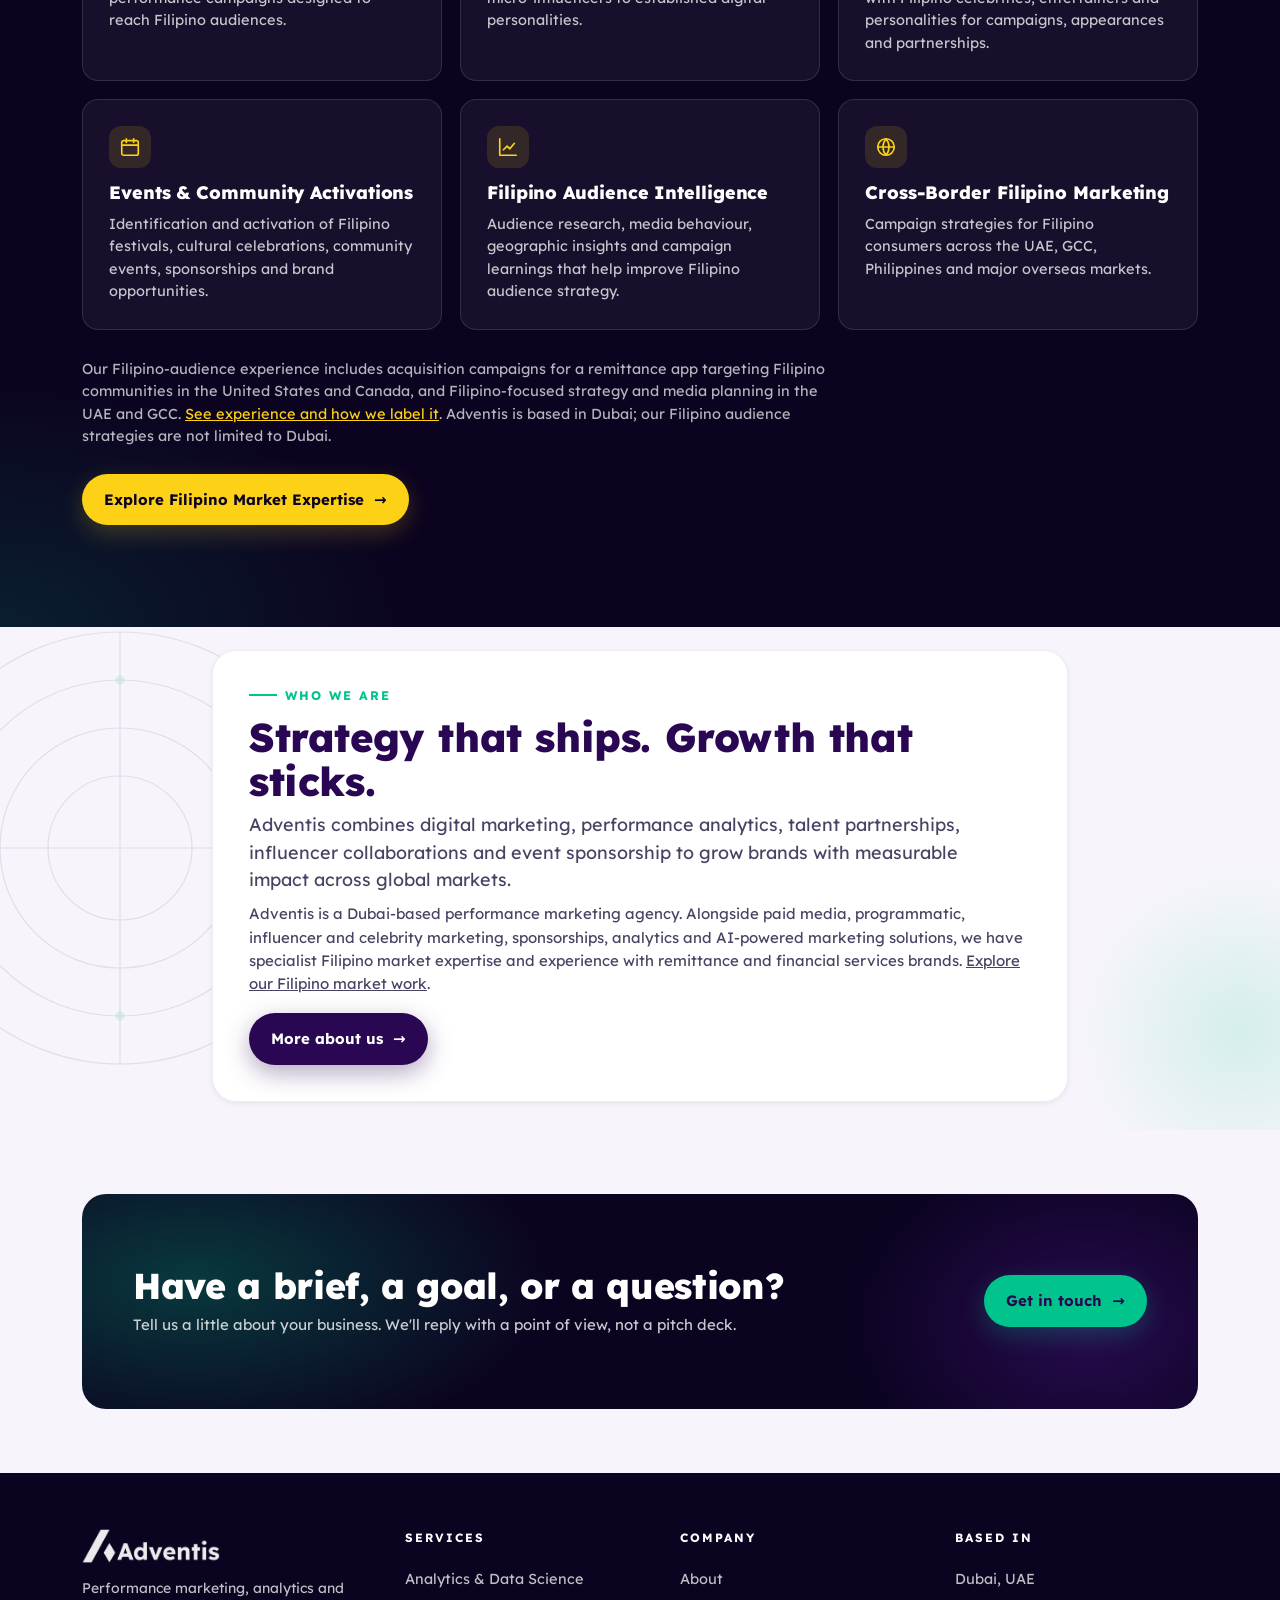
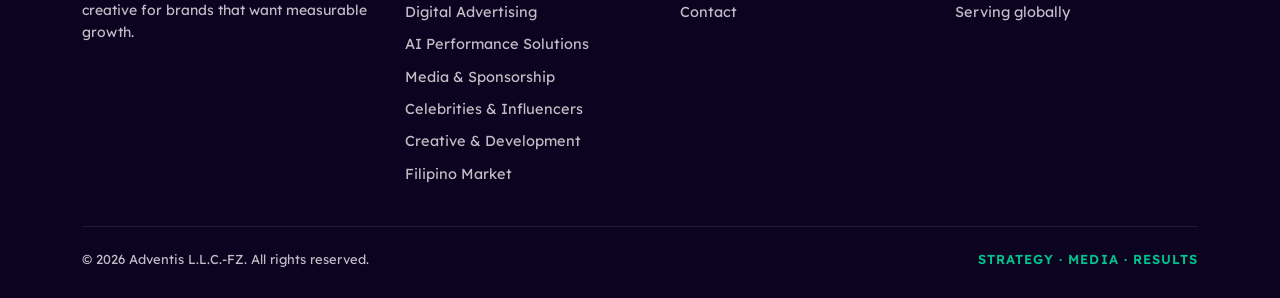
==== commit 25f3c787: "Deploy redesigned adventishub.com site" ====
--- a/index.html
+++ b/index.html
@@ -399,6 +399,7 @@
           <li class="partner reveal" style="--i:2"><img src="images/partners/arn.webp" alt="ARN Radio Network" width="200" height="83" loading="lazy" /></li>
           <li class="partner reveal" style="--i:3"><img src="images/partners/peba.webp" alt="PEBA Sports" width="140" height="140" loading="lazy" /></li>
           <li class="partner reveal" style="--i:4"><img src="images/partners/gma.webp" alt="GMA Network" width="200" height="93" loading="lazy" /></li>
+          <li class="partner reveal" style="--i:5"><img src="images/partners/coca-cola-arena.webp" alt="Coca-Cola Arena" width="200" height="64" loading="lazy" /></li>
         </ul>
       </div>
     </section>
--- a/styles.css
+++ b/styles.css
@@ -1196,8 +1196,9 @@
 .partners{background:#fff}
 .partner-grid{
   list-style:none;margin:0 auto;padding:0;max-width:980px;
-  display:grid;grid-template-columns:repeat(5,1fr);gap:clamp(12px,2vw,24px);
-}
+  display:grid;grid-template-columns:repeat(6,1fr);gap:clamp(12px,2vw,24px);
+}
+@media (max-width:960px){.partner-grid{grid-template-columns:repeat(3,1fr)}}
 .partner{
   position:relative;display:grid;place-items:center;aspect-ratio:1/0.8;
   background:#fff;border:1px solid var(--c-border);border-radius:var(--radius-lg);
@@ -1259,3 +1260,39 @@
   .marquee-inner .marquee-set + .marquee-set{display:none}
   .marquee-set{flex-wrap:wrap;justify-content:center;flex-shrink:1;row-gap:24px}
 }
+
+/* ==========================================================================
+   Media page — scroll stories (replaces the + accordion)
+   ========================================================================== */
+.story{padding:clamp(24px,4vw,56px) 0}
+.story-grid{display:grid;grid-template-columns:1fr 1fr;gap:clamp(32px,6vw,88px);align-items:start}
+.story.reverse .story-media{order:2}
+.story-media{
+  position:sticky;top:110px;margin:0;
+  border-radius:var(--radius-lg);overflow:hidden;
+  box-shadow:var(--shadow-lg);border:1px solid var(--c-border);background:#fff;
+}
+.story-media img{width:100%;height:auto;display:block}
+.story-copy{display:flex;flex-direction:column}
+.story-beat{min-height:46vh;display:flex;flex-direction:column;justify-content:center;gap:10px;padding:12px 0}
+.story-beat:first-child{min-height:60vh}
+.story-num{
+  font-family:Lexend,system-ui,sans-serif;font-weight:800;line-height:1;
+  font-size:clamp(64px,9vw,120px);letter-spacing:-0.03em;
+  background:var(--grad-green);-webkit-background-clip:text;background-clip:text;color:transparent;
+}
+.story-beat h3{font-size:clamp(30px,4vw,48px);color:var(--c-purple)}
+.story-beat h4{font-size:clamp(22px,2.4vw,30px);color:var(--c-purple);text-wrap:balance}
+.story-beat p{color:var(--c-text-soft);font-size:var(--fs-lead);max-width:52ch}
+.story-tag{
+  align-self:flex-start;font-size:12px;font-weight:700;letter-spacing:.16em;text-transform:uppercase;
+  color:var(--c-green);border:1px solid rgba(0,196,140,.4);border-radius:999px;padding:5px 12px;
+}
+.story-intro{padding-bottom:0}
+
+@media (max-width:860px){
+  .story-grid{grid-template-columns:1fr;gap:20px}
+  .story.reverse .story-media{order:0}
+  .story-media{position:relative;top:0}
+  .story-beat,.story-beat:first-child{min-height:0;padding:18px 0}
+}
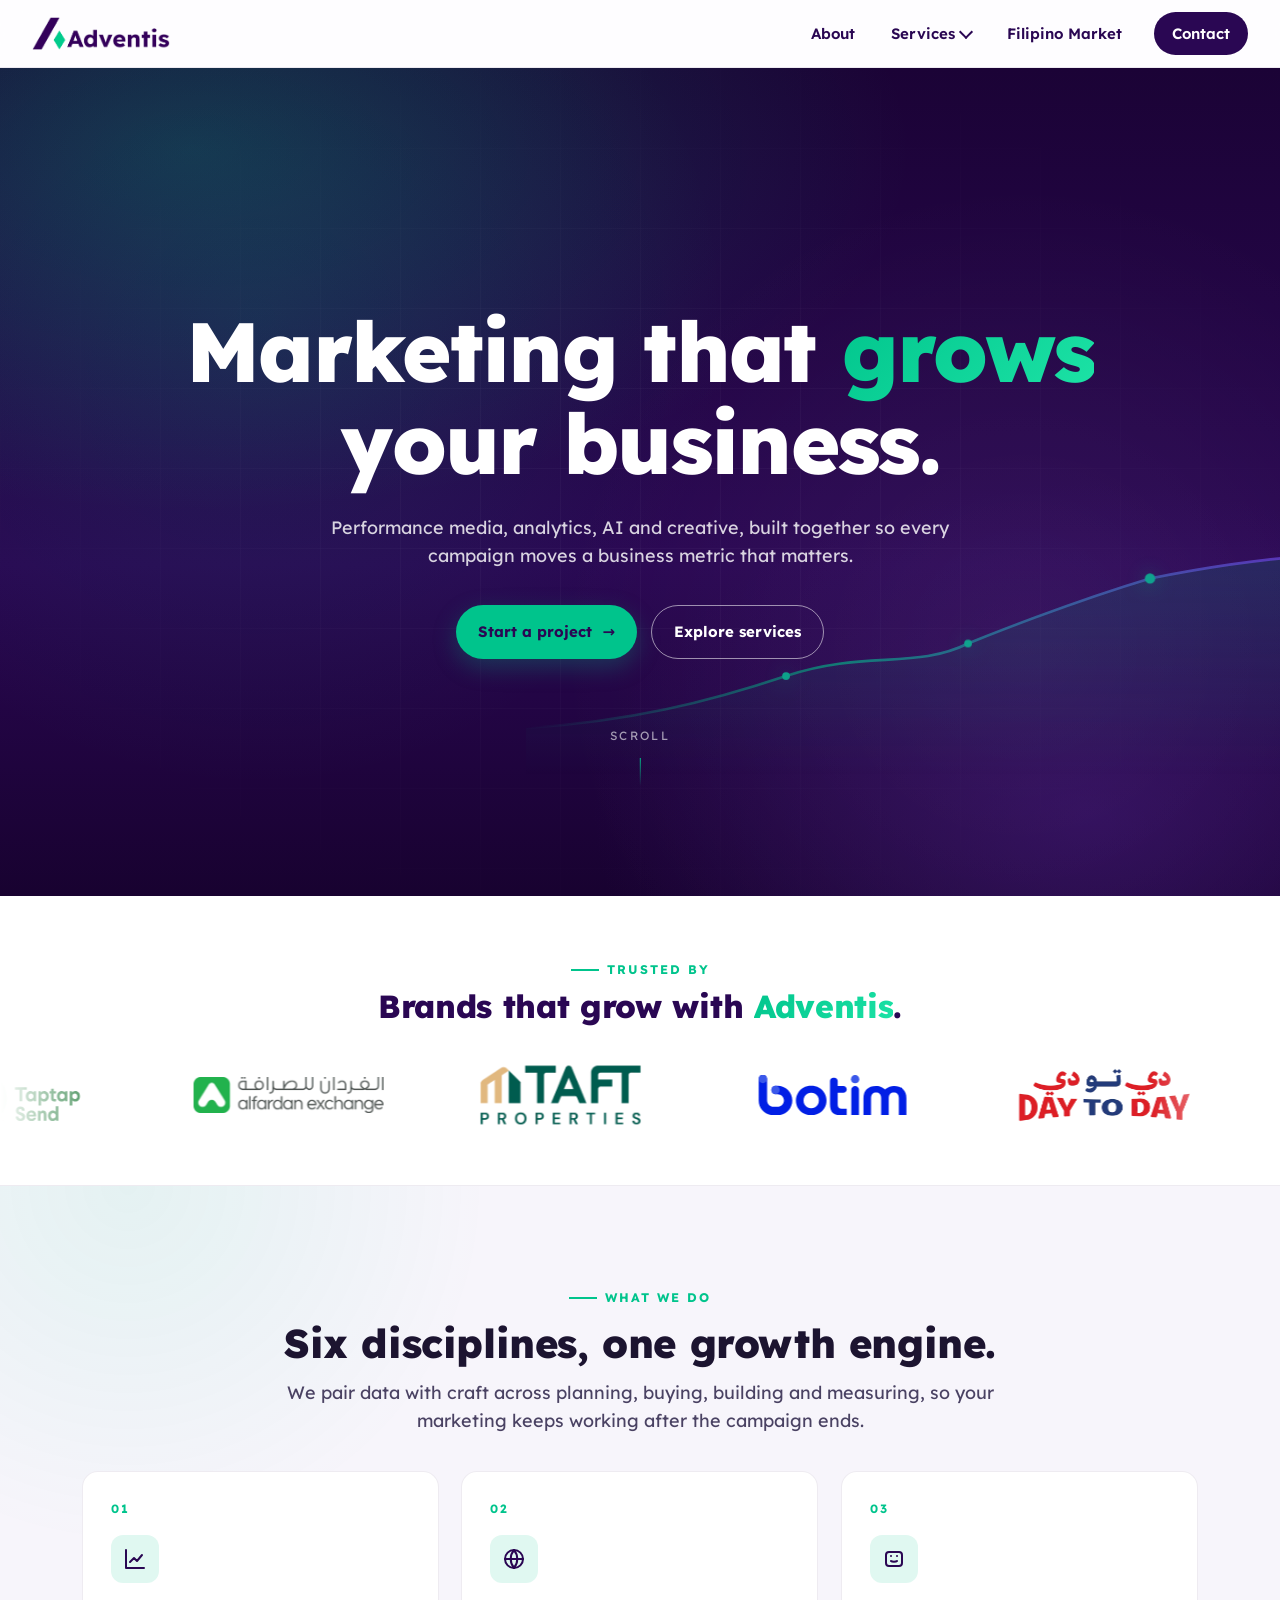
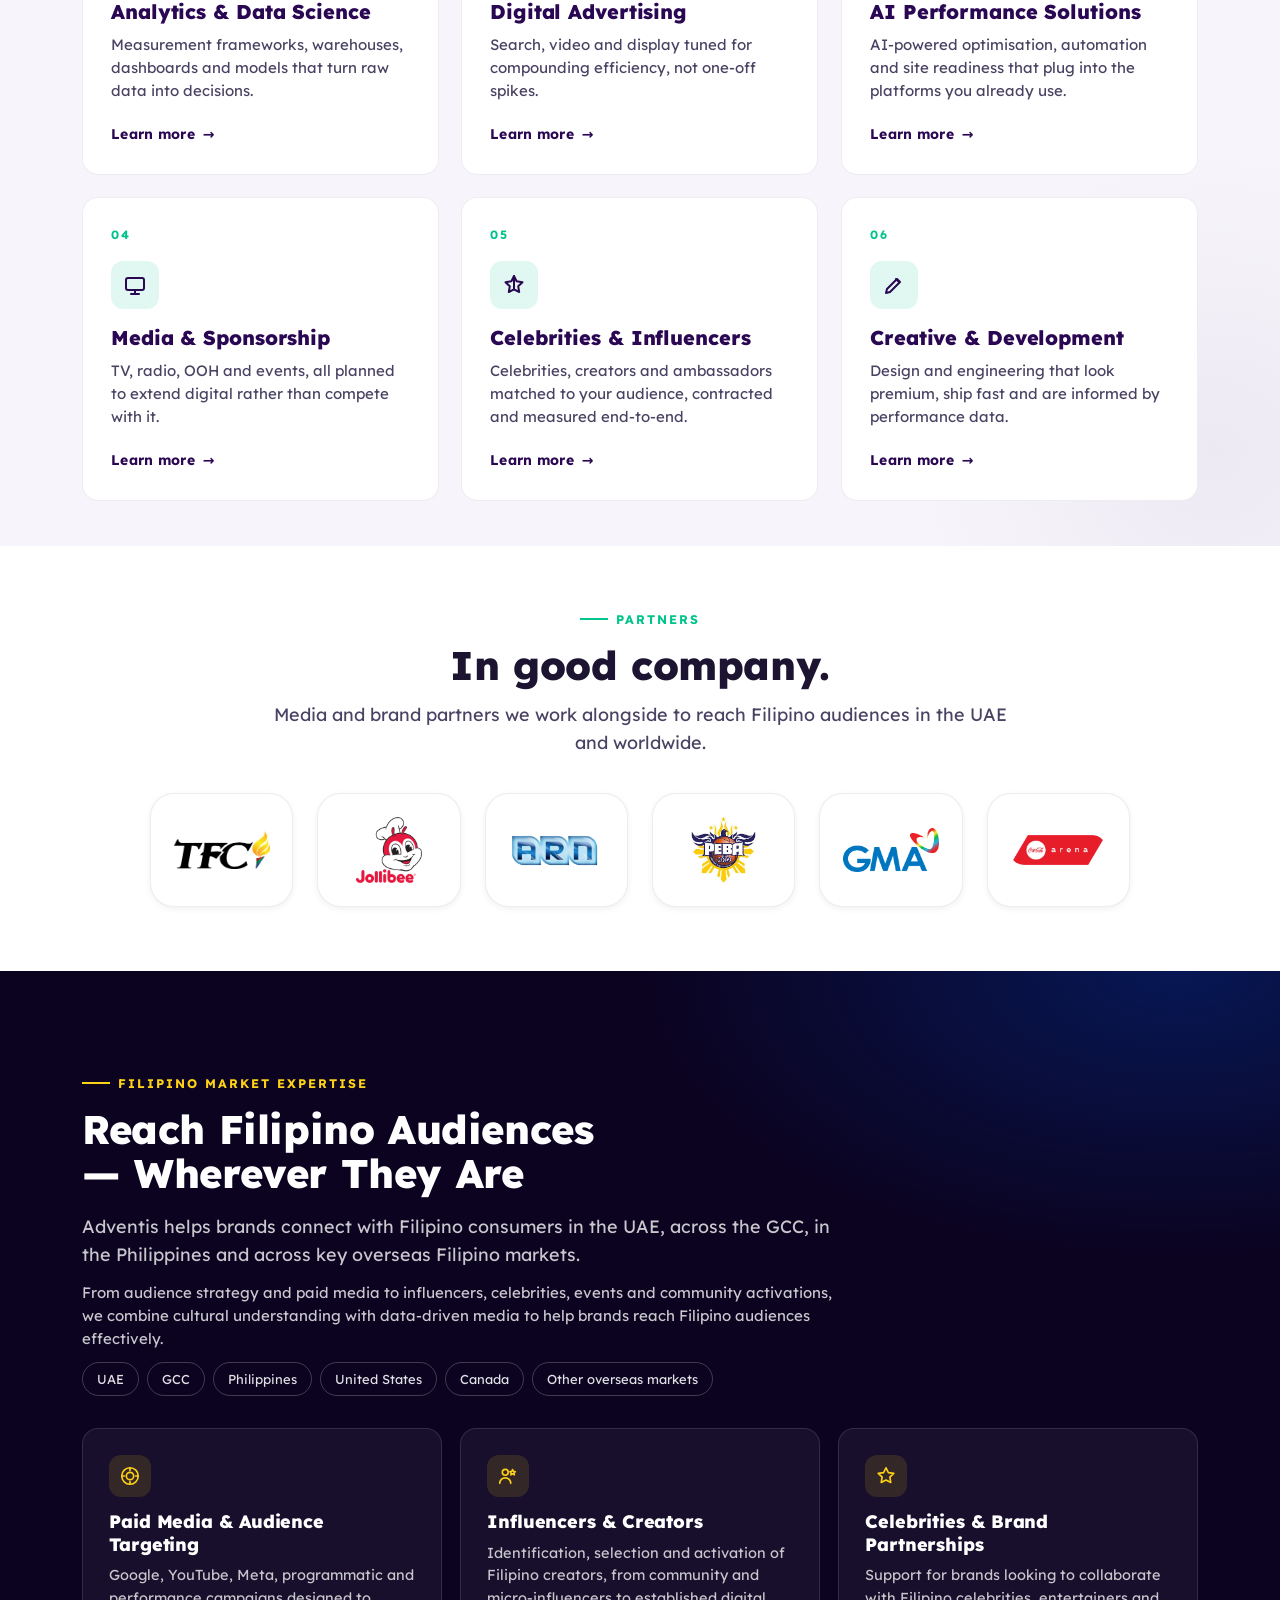
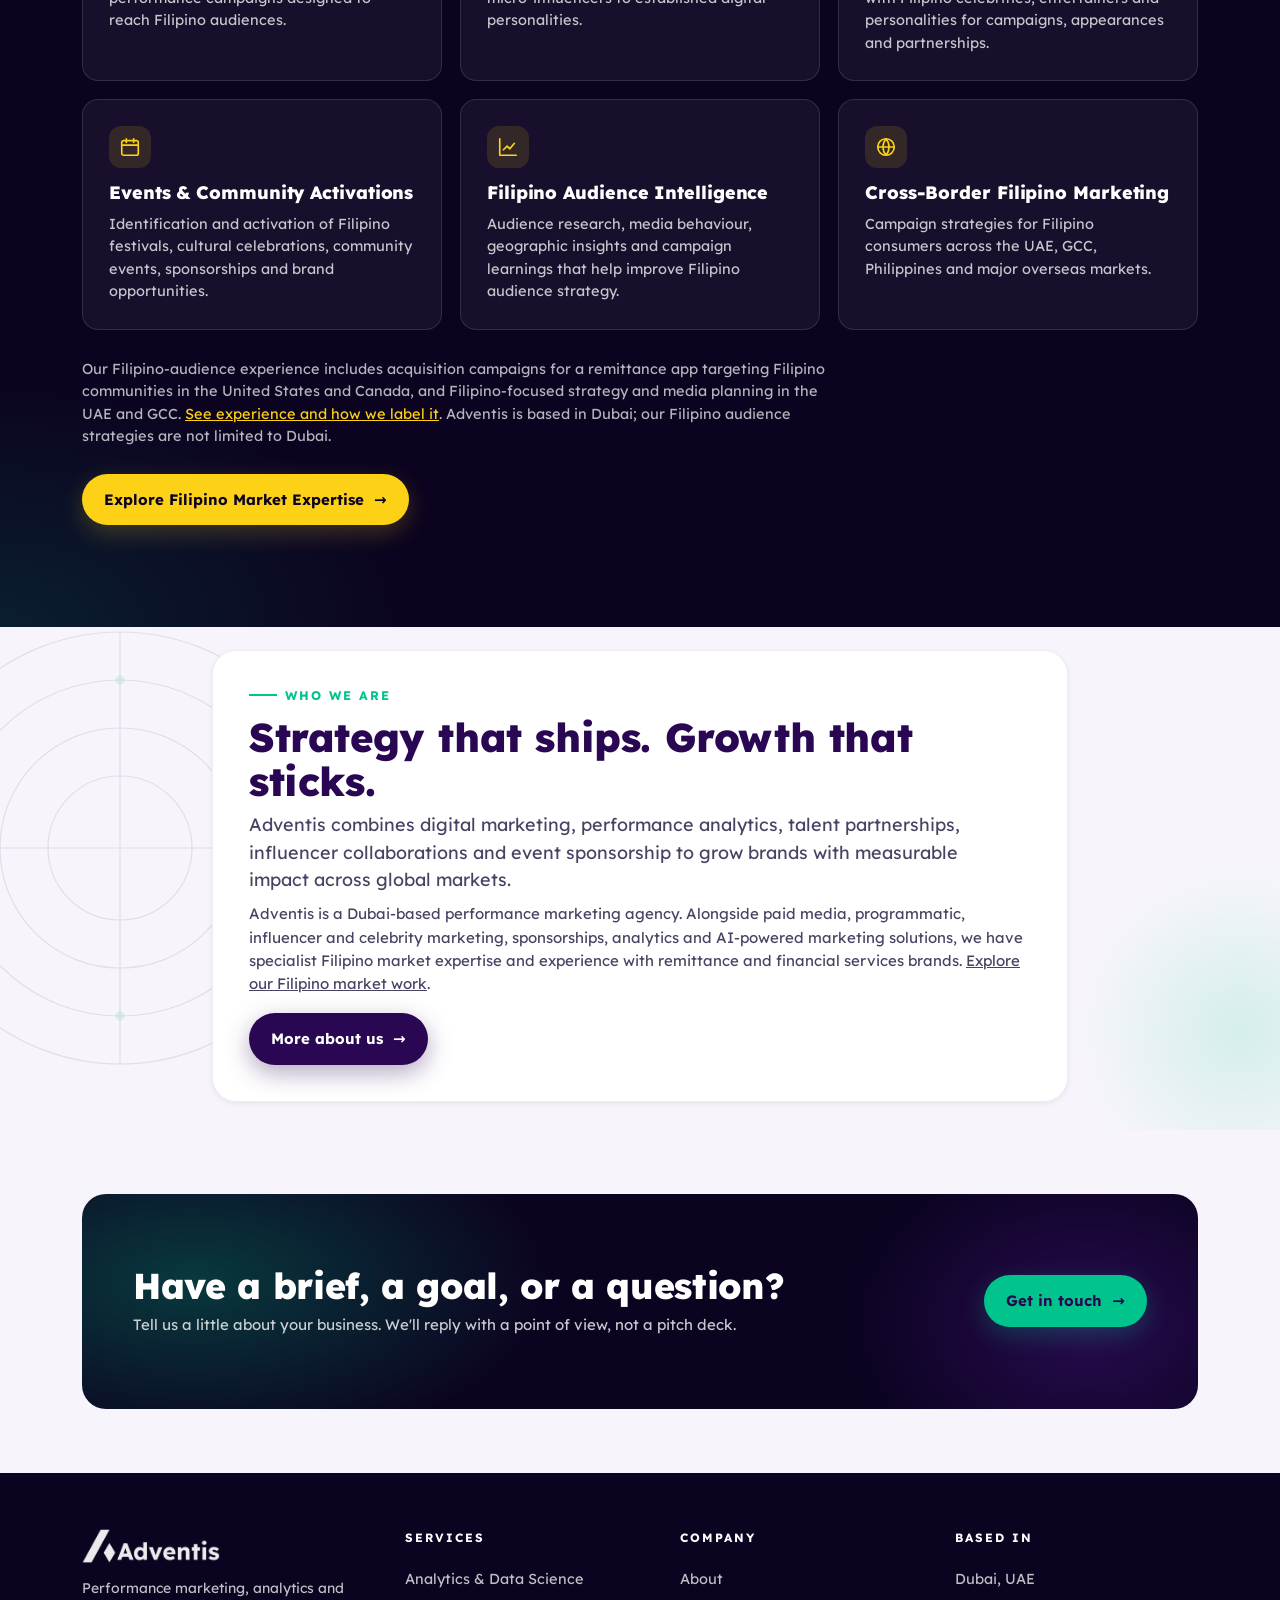
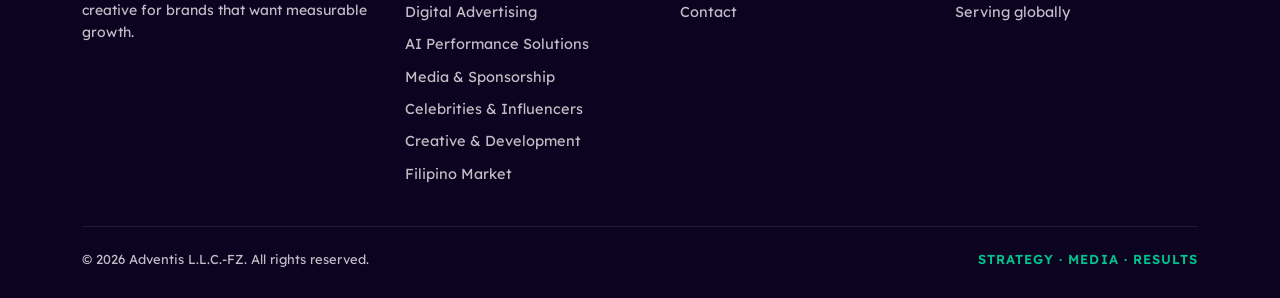
==== commit 2e796ba3: "Deploy redesigned adventishub.com site" ====
--- a/index.html
+++ b/index.html
@@ -27,7 +27,7 @@
   <link rel="preconnect" href="https://fonts.googleapis.com" />
   <link rel="preconnect" href="https://fonts.gstatic.com" crossorigin />
   <link href="https://fonts.googleapis.com/css2?family=Lexend:wght@300;400;500;600;700;800&display=swap" rel="stylesheet" />
-  <link rel="stylesheet" href="styles.css?v=20261030d" />
+  <link rel="stylesheet" href="styles.css?v=20261124a" />
 
   <script type="application/ld+json">
 {
@@ -399,7 +399,7 @@
           <li class="partner reveal" style="--i:2"><img src="images/partners/arn.webp" alt="ARN Radio Network" width="200" height="83" loading="lazy" /></li>
           <li class="partner reveal" style="--i:3"><img src="images/partners/peba.webp" alt="PEBA Sports" width="140" height="140" loading="lazy" /></li>
           <li class="partner reveal" style="--i:4"><img src="images/partners/gma.webp" alt="GMA Network" width="200" height="93" loading="lazy" /></li>
-          <li class="partner reveal" style="--i:5"><img src="images/partners/coca-cola-arena.webp" alt="Coca-Cola Arena" width="200" height="64" loading="lazy" /></li>
+          <li class="partner reveal" style="--i:5"><img class="logo-tile" src="images/partners/coca-cola-arena.webp" alt="Coca-Cola Arena" width="345" height="345" loading="lazy" /></li>
         </ul>
       </div>
     </section>
@@ -520,7 +520,7 @@
     </div>
   </footer>
 
-  <script src="scripts.js?v=20261030d" defer></script>
+  <script src="scripts.js?v=20261124a" defer></script>
 </body>
 </html>
 
--- a/styles.css
+++ b/styles.css
@@ -1214,6 +1214,7 @@
 .partner:hover::before{opacity:1}
 .partner img{position:relative;max-width:68%;max-height:58%;width:auto;height:auto;object-fit:contain;transition:transform .4s var(--ease)}
 .partner:hover img{transform:scale(1.06)}
+.partner img.logo-tile{max-height:66%;border-radius:14px}
 @media (max-width:720px){.partner-grid{grid-template-columns:repeat(2,1fr)}.partner:last-child:nth-child(odd){grid-column:1/-1;justify-self:center;width:calc(50% - 6px)}}
 
 /* Services: 3D rise-in on the homepage */
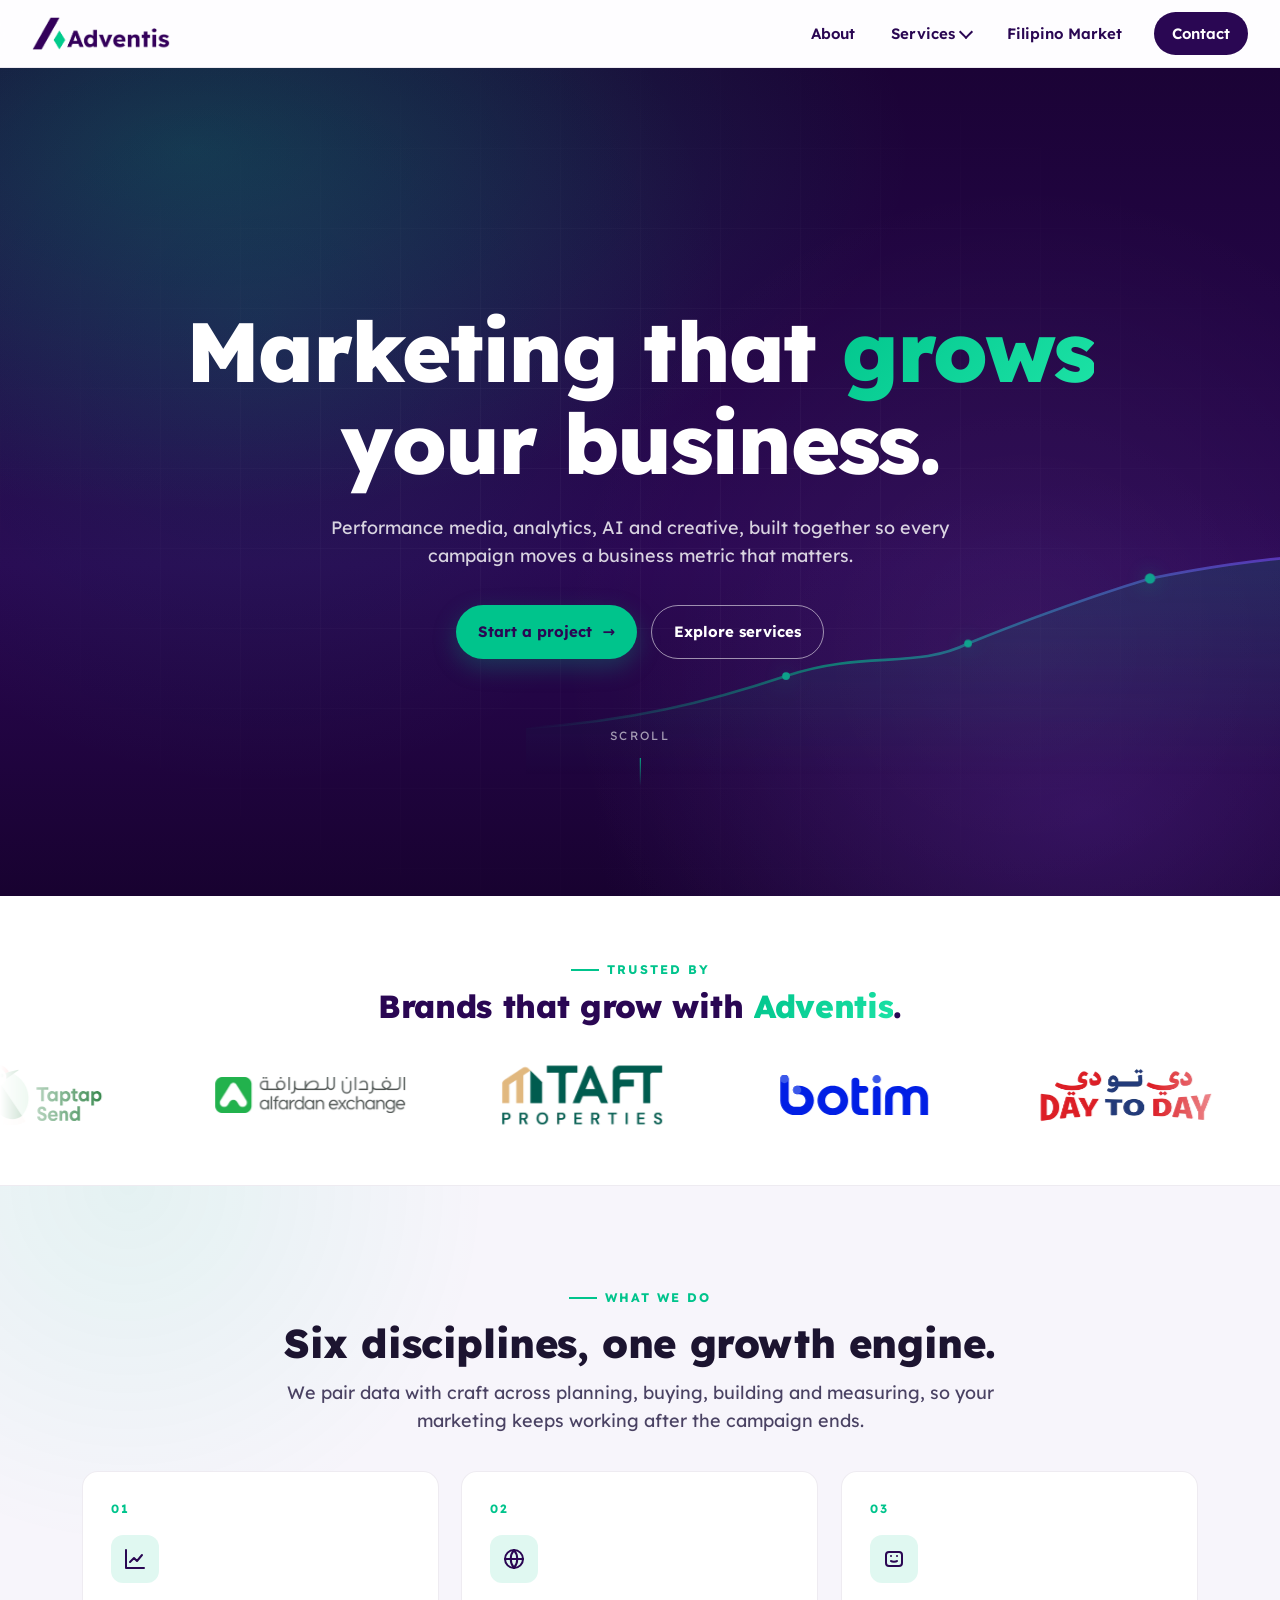
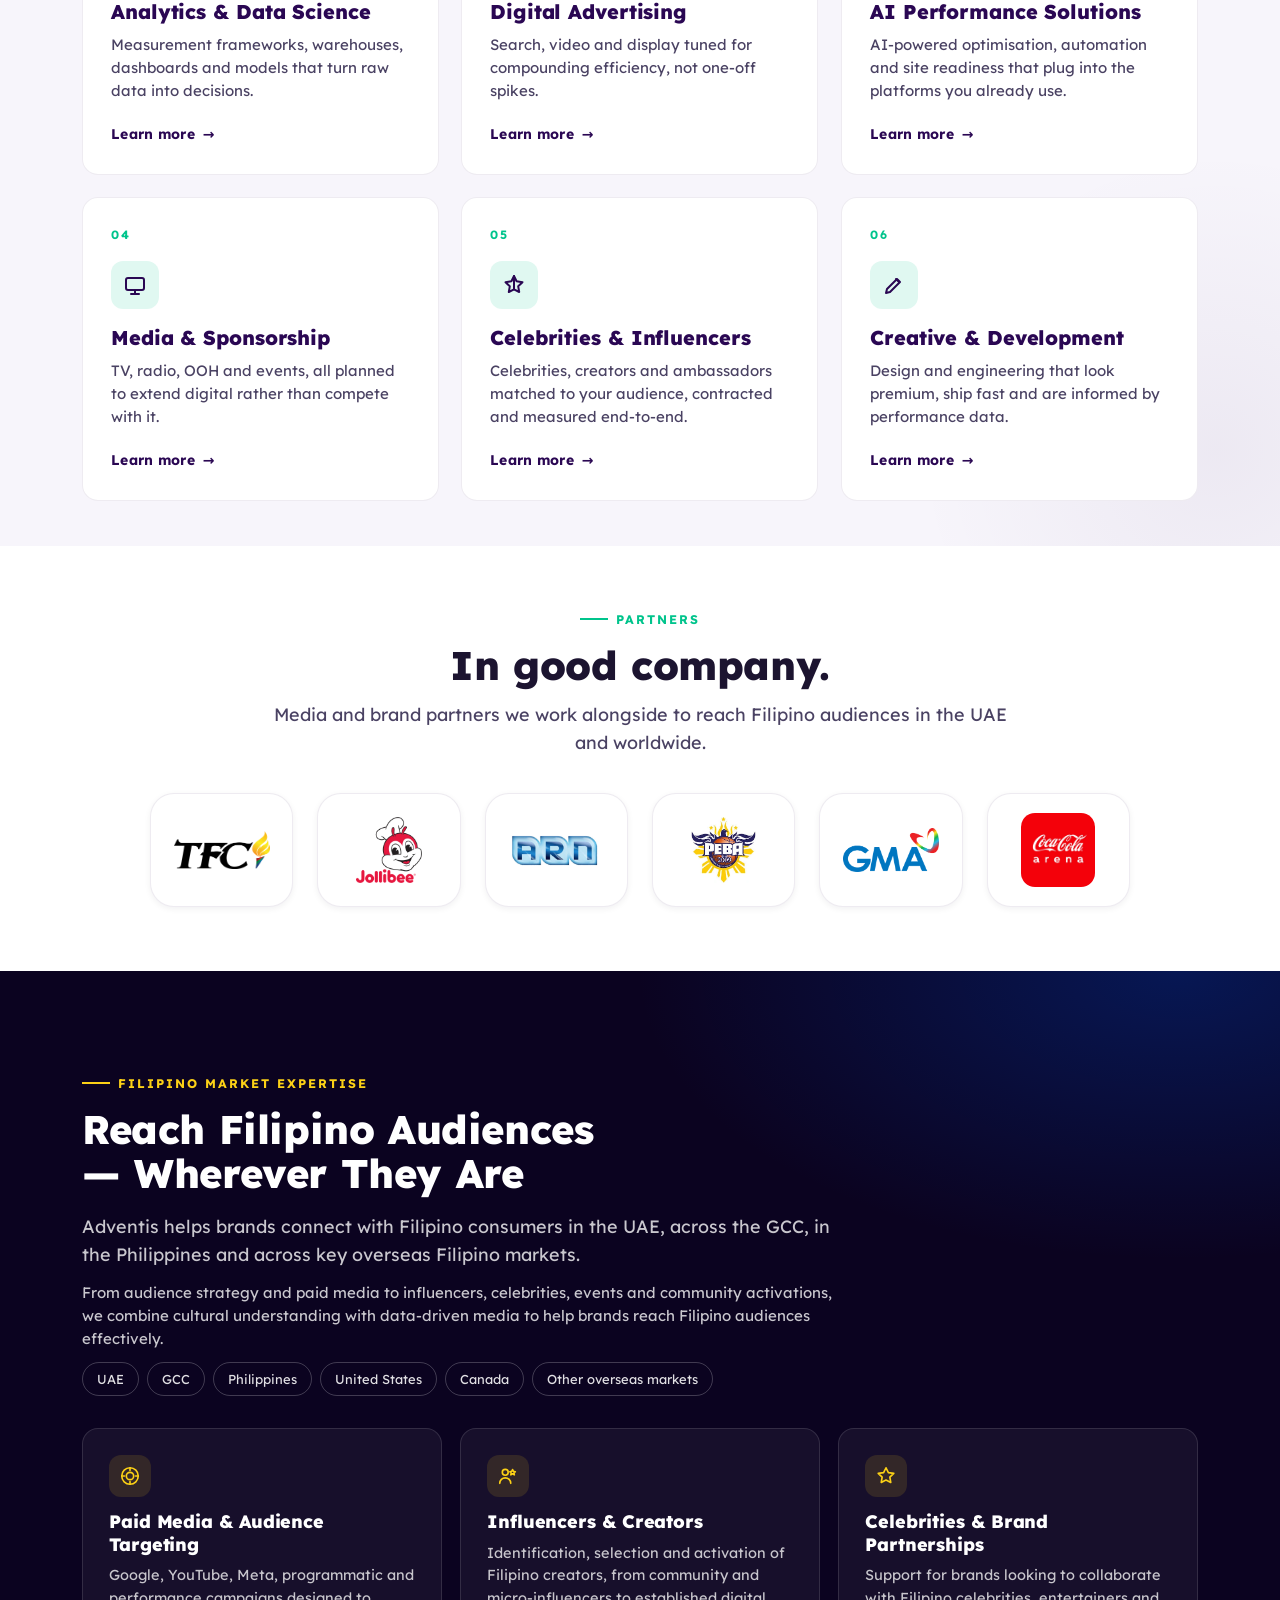
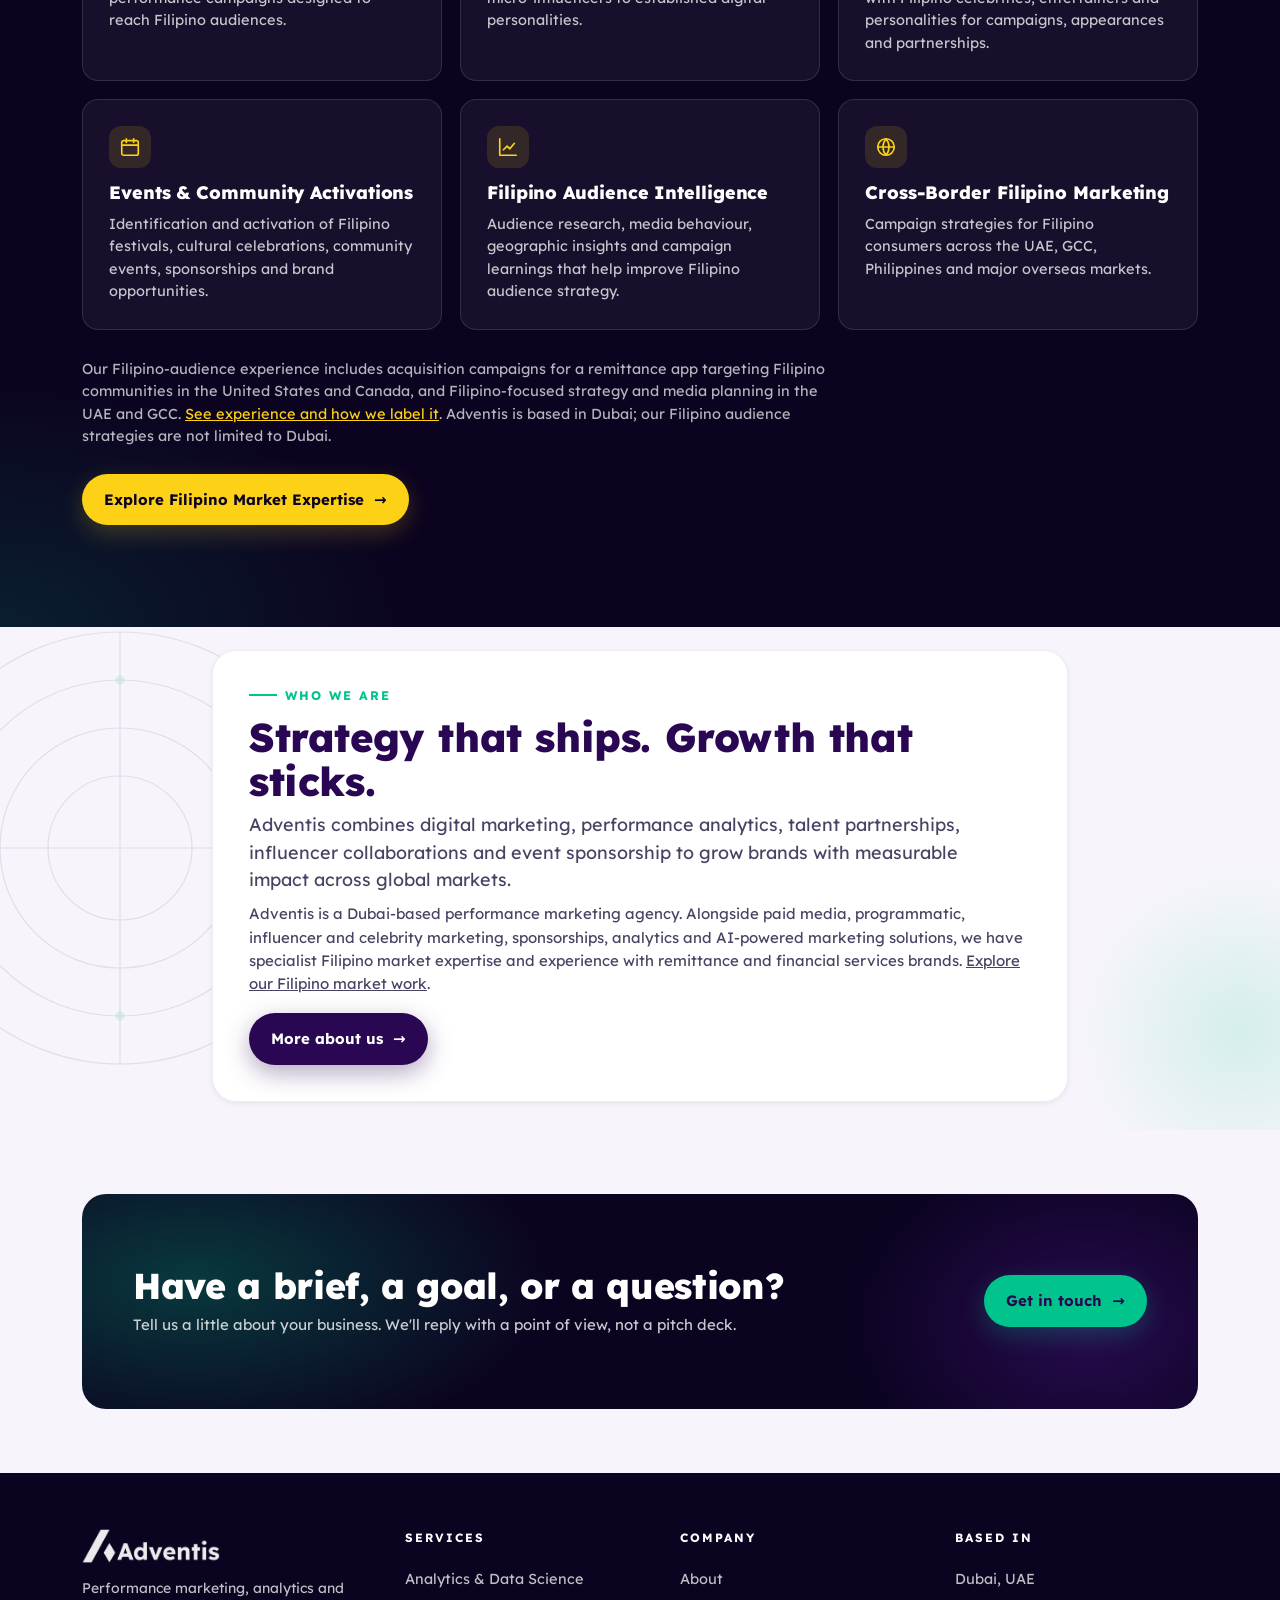
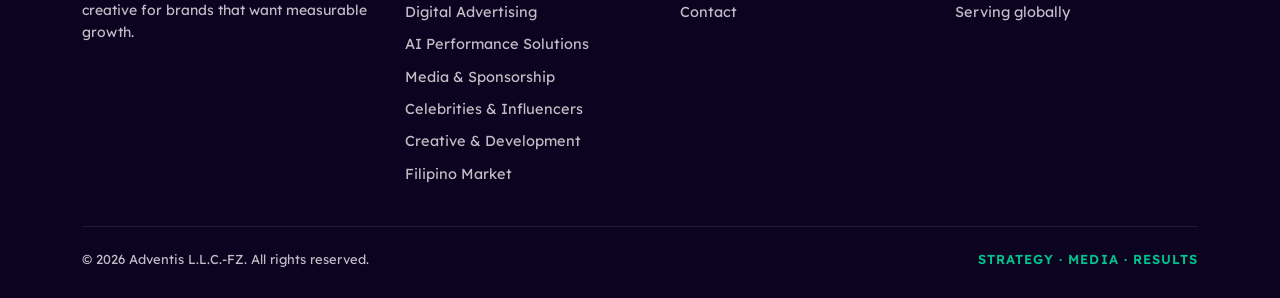
==== commit 1903c167: "Deploy redesigned adventishub.com site" ====
--- a/index.html
+++ b/index.html
@@ -399,7 +399,7 @@
           <li class="partner reveal" style="--i:2"><img src="images/partners/arn.webp" alt="ARN Radio Network" width="200" height="83" loading="lazy" /></li>
           <li class="partner reveal" style="--i:3"><img src="images/partners/peba.webp" alt="PEBA Sports" width="140" height="140" loading="lazy" /></li>
           <li class="partner reveal" style="--i:4"><img src="images/partners/gma.webp" alt="GMA Network" width="200" height="93" loading="lazy" /></li>
-          <li class="partner reveal" style="--i:5"><img class="logo-tile" src="images/partners/coca-cola-arena.webp" alt="Coca-Cola Arena" width="345" height="345" loading="lazy" /></li>
+          <li class="partner reveal" style="--i:5"><img class="logo-tile" src="images/partners/coca-cola-arena-tile.webp" alt="Coca-Cola Arena" width="345" height="345" loading="lazy" /></li>
         </ul>
       </div>
     </section>
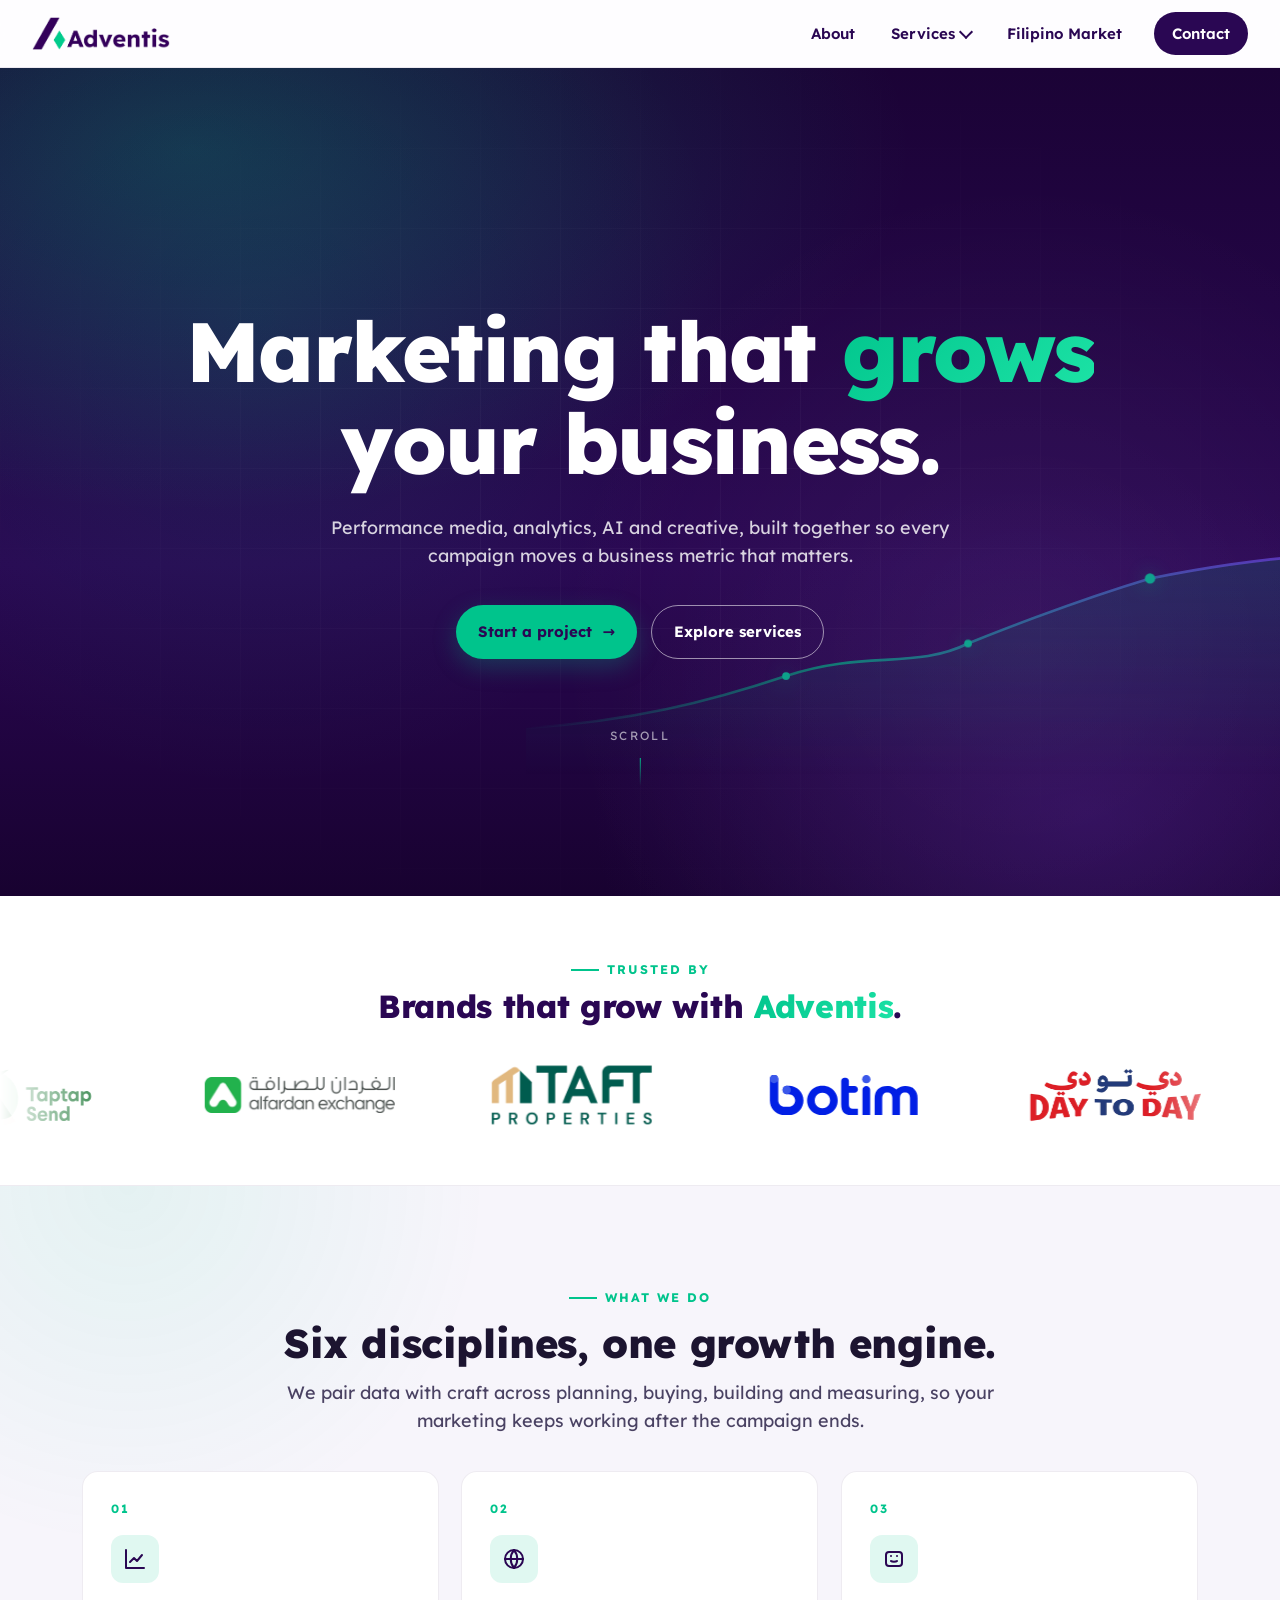
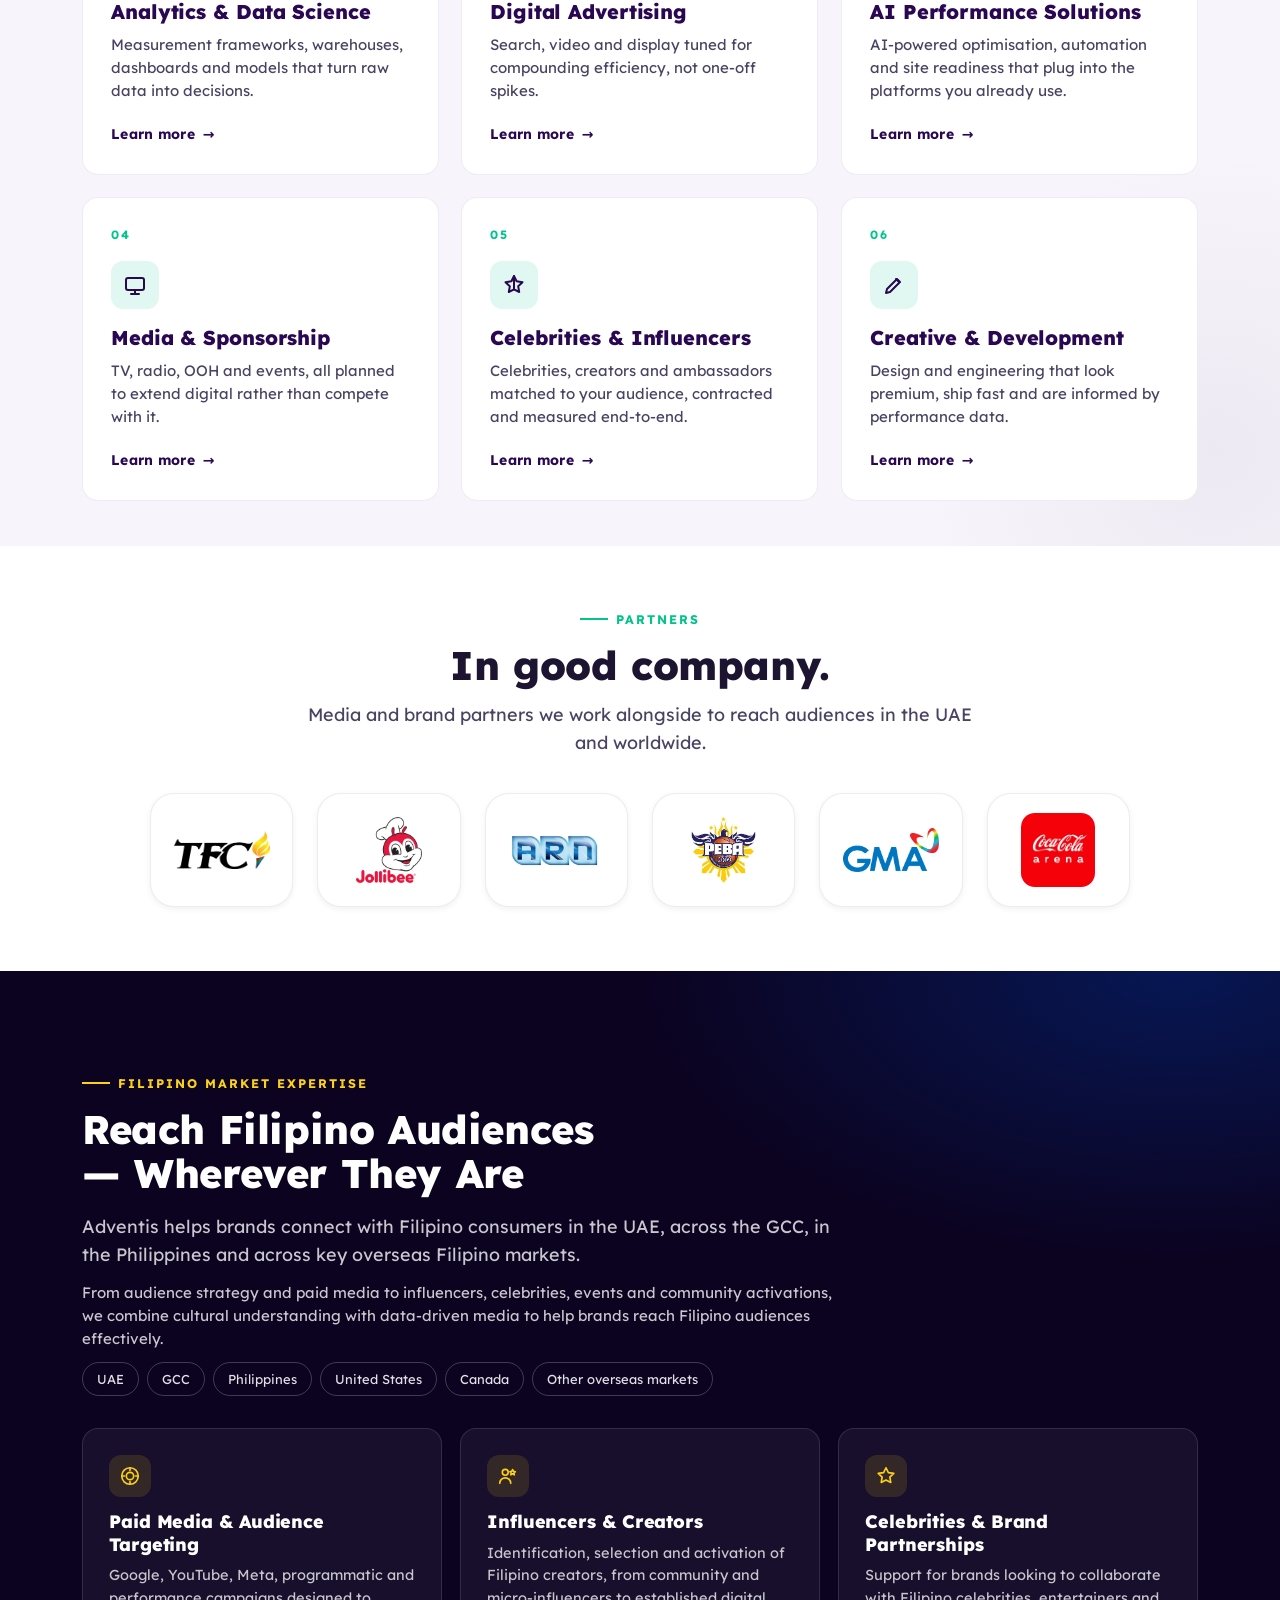
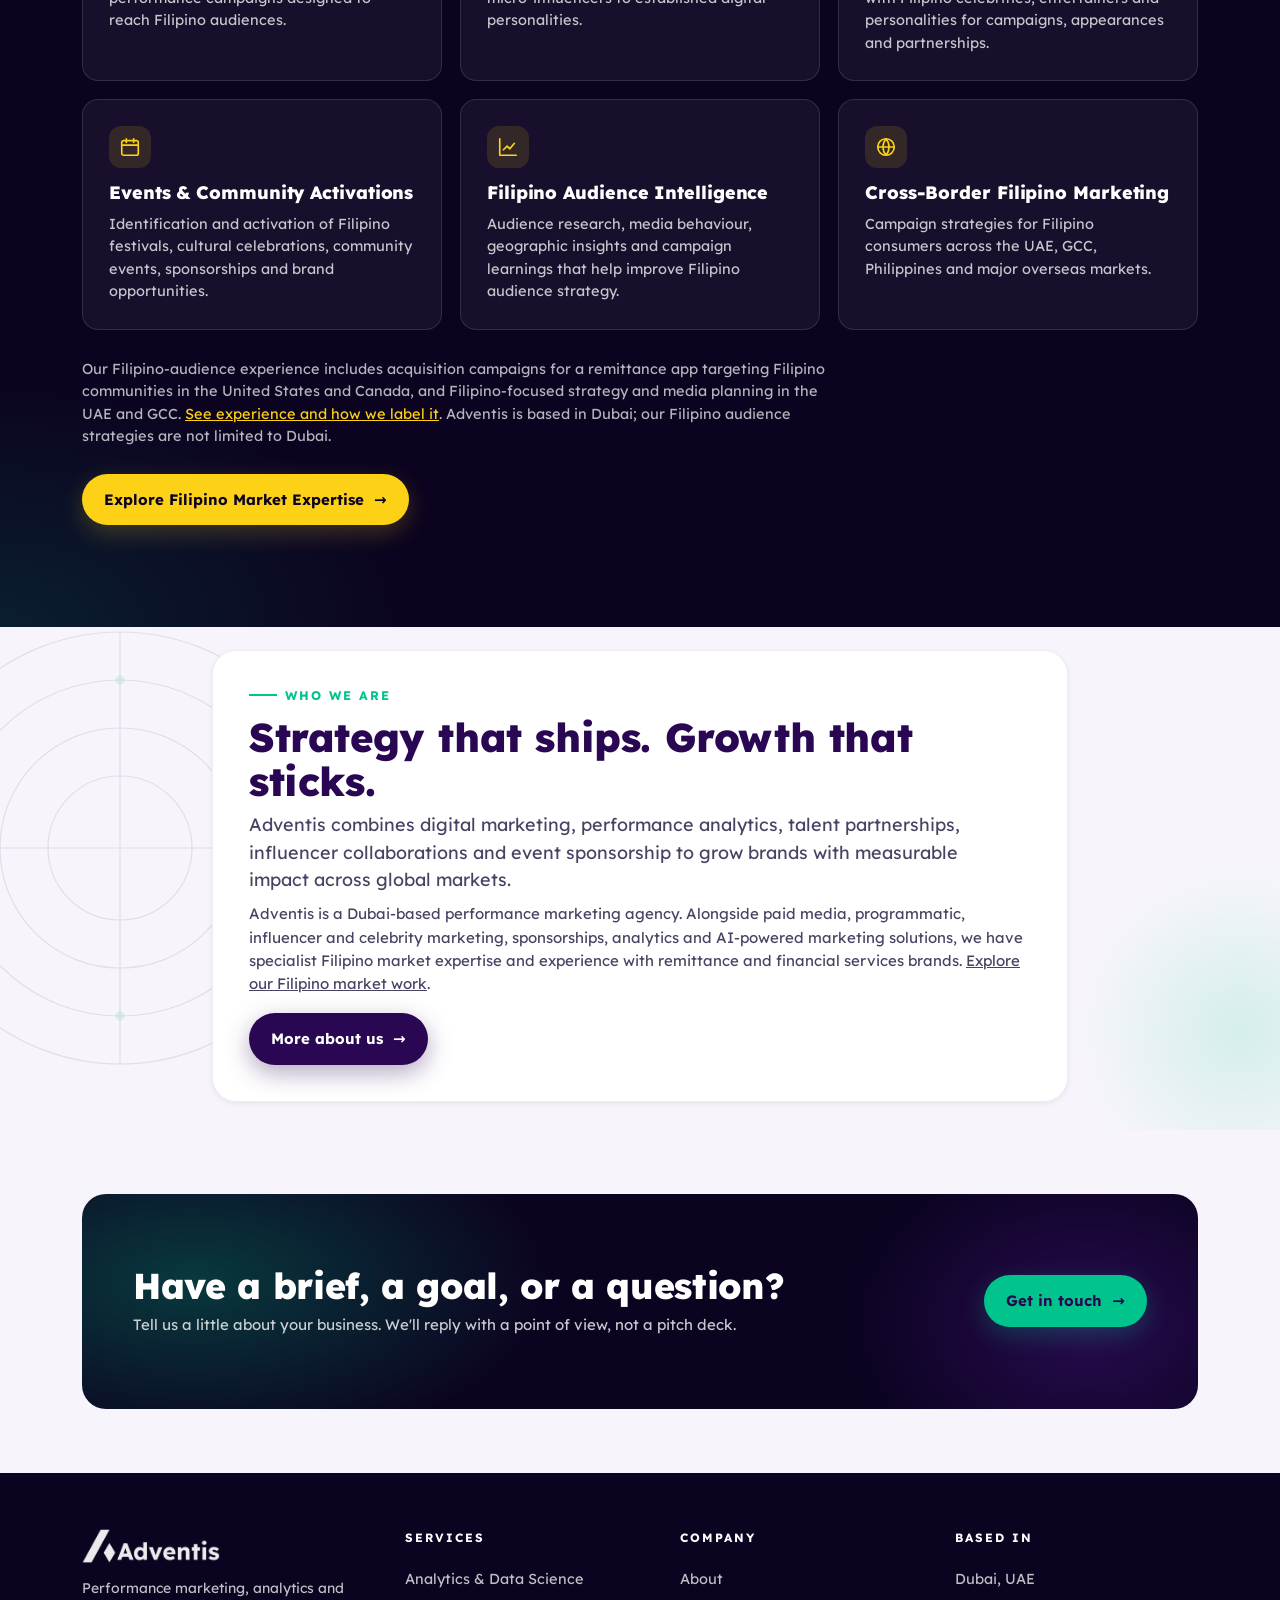
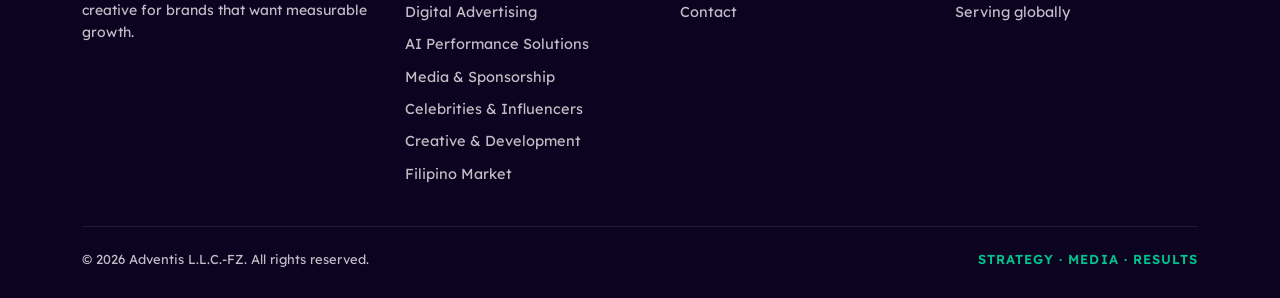
==== commit 3cf6738d: "Remove 'Filipino' from partners section lead Co-Authored-By: Claude Opus 5.5 <noreply@anthropic.com>" ====
--- a/index.html
+++ b/index.html
@@ -391,7 +391,7 @@
         <div class="section-head center reveal">
           <span class="eyebrow">Partners</span>
           <h2 id="partners-title">In good company.</h2>
-          <p class="lead">Media and brand partners we work alongside to reach Filipino audiences in the UAE and worldwide.</p>
+          <p class="lead">Media and brand partners we work alongside to reach audiences in the UAE and worldwide.</p>
         </div>
         <ul class="partner-grid">
           <li class="partner reveal" style="--i:0"><img src="images/partners/tfc.webp" alt="TFC — The Filipino Channel" width="240" height="95" loading="lazy" /></li>
